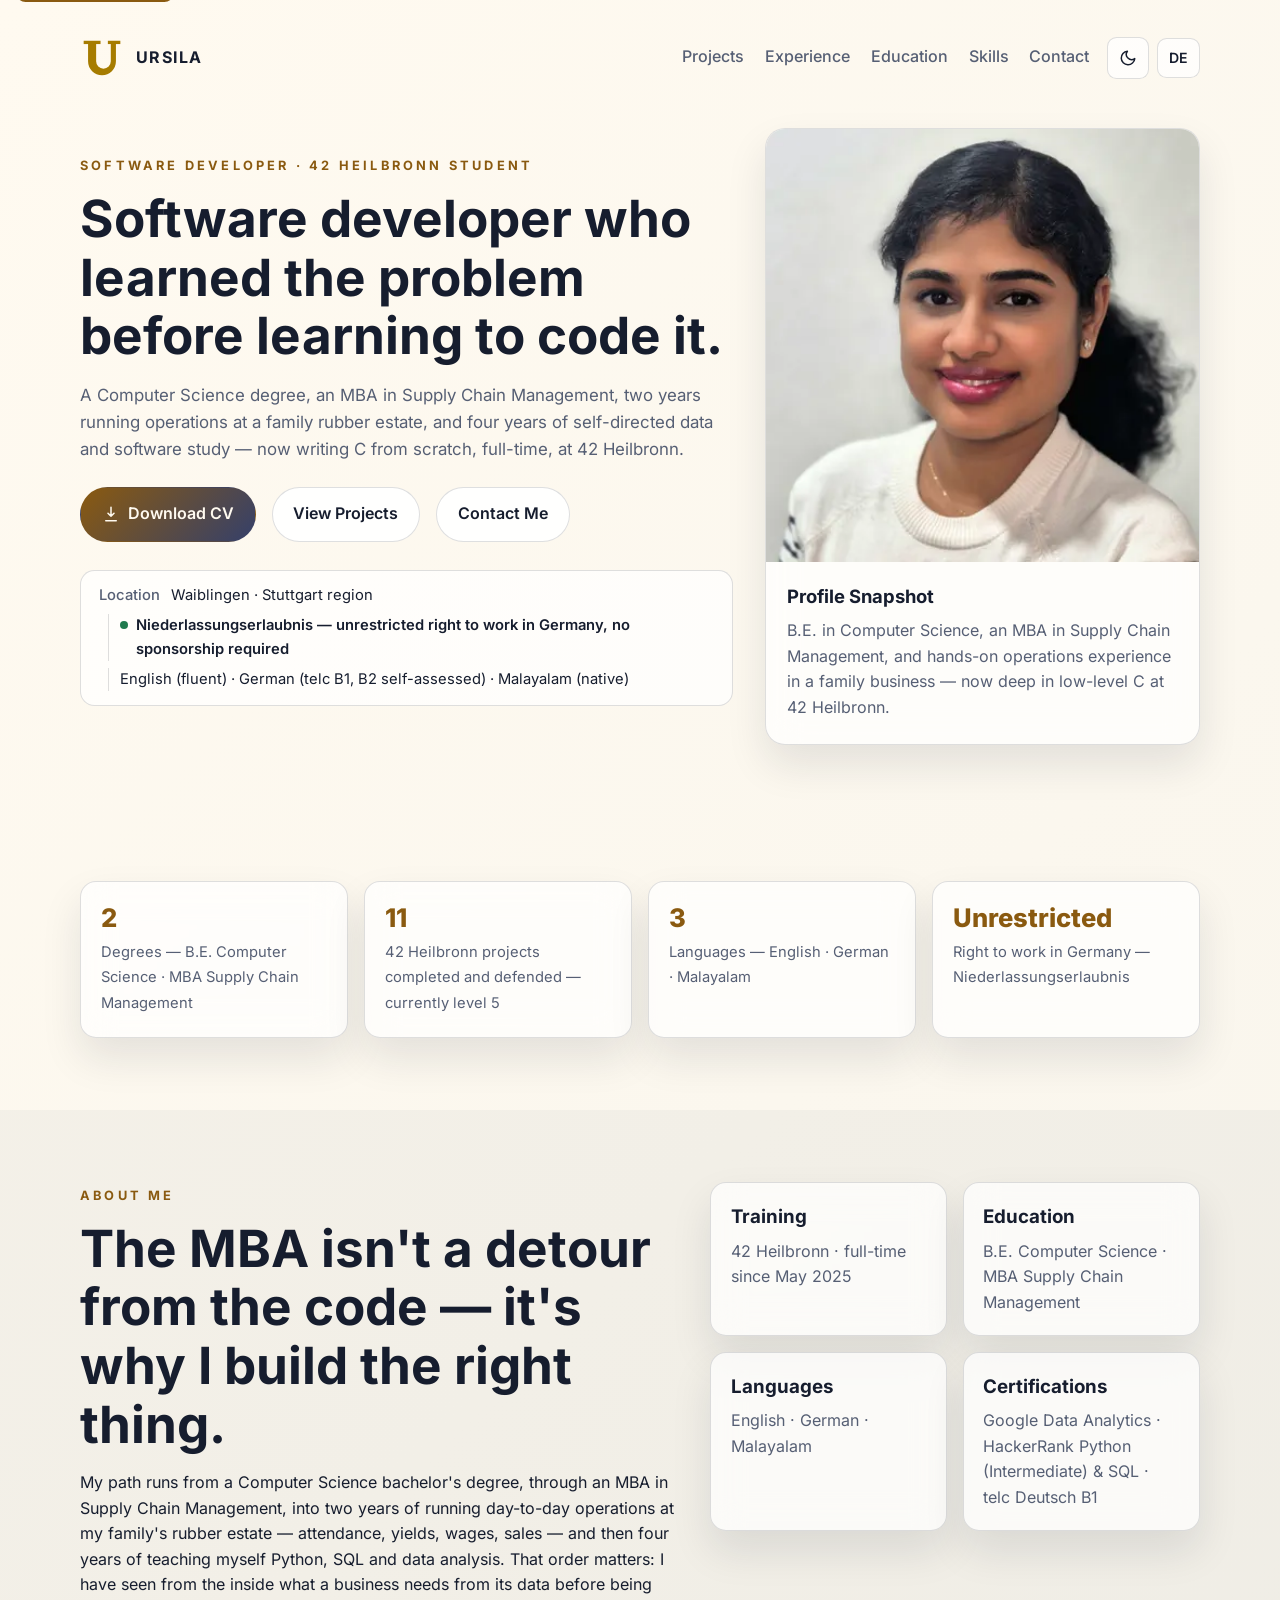
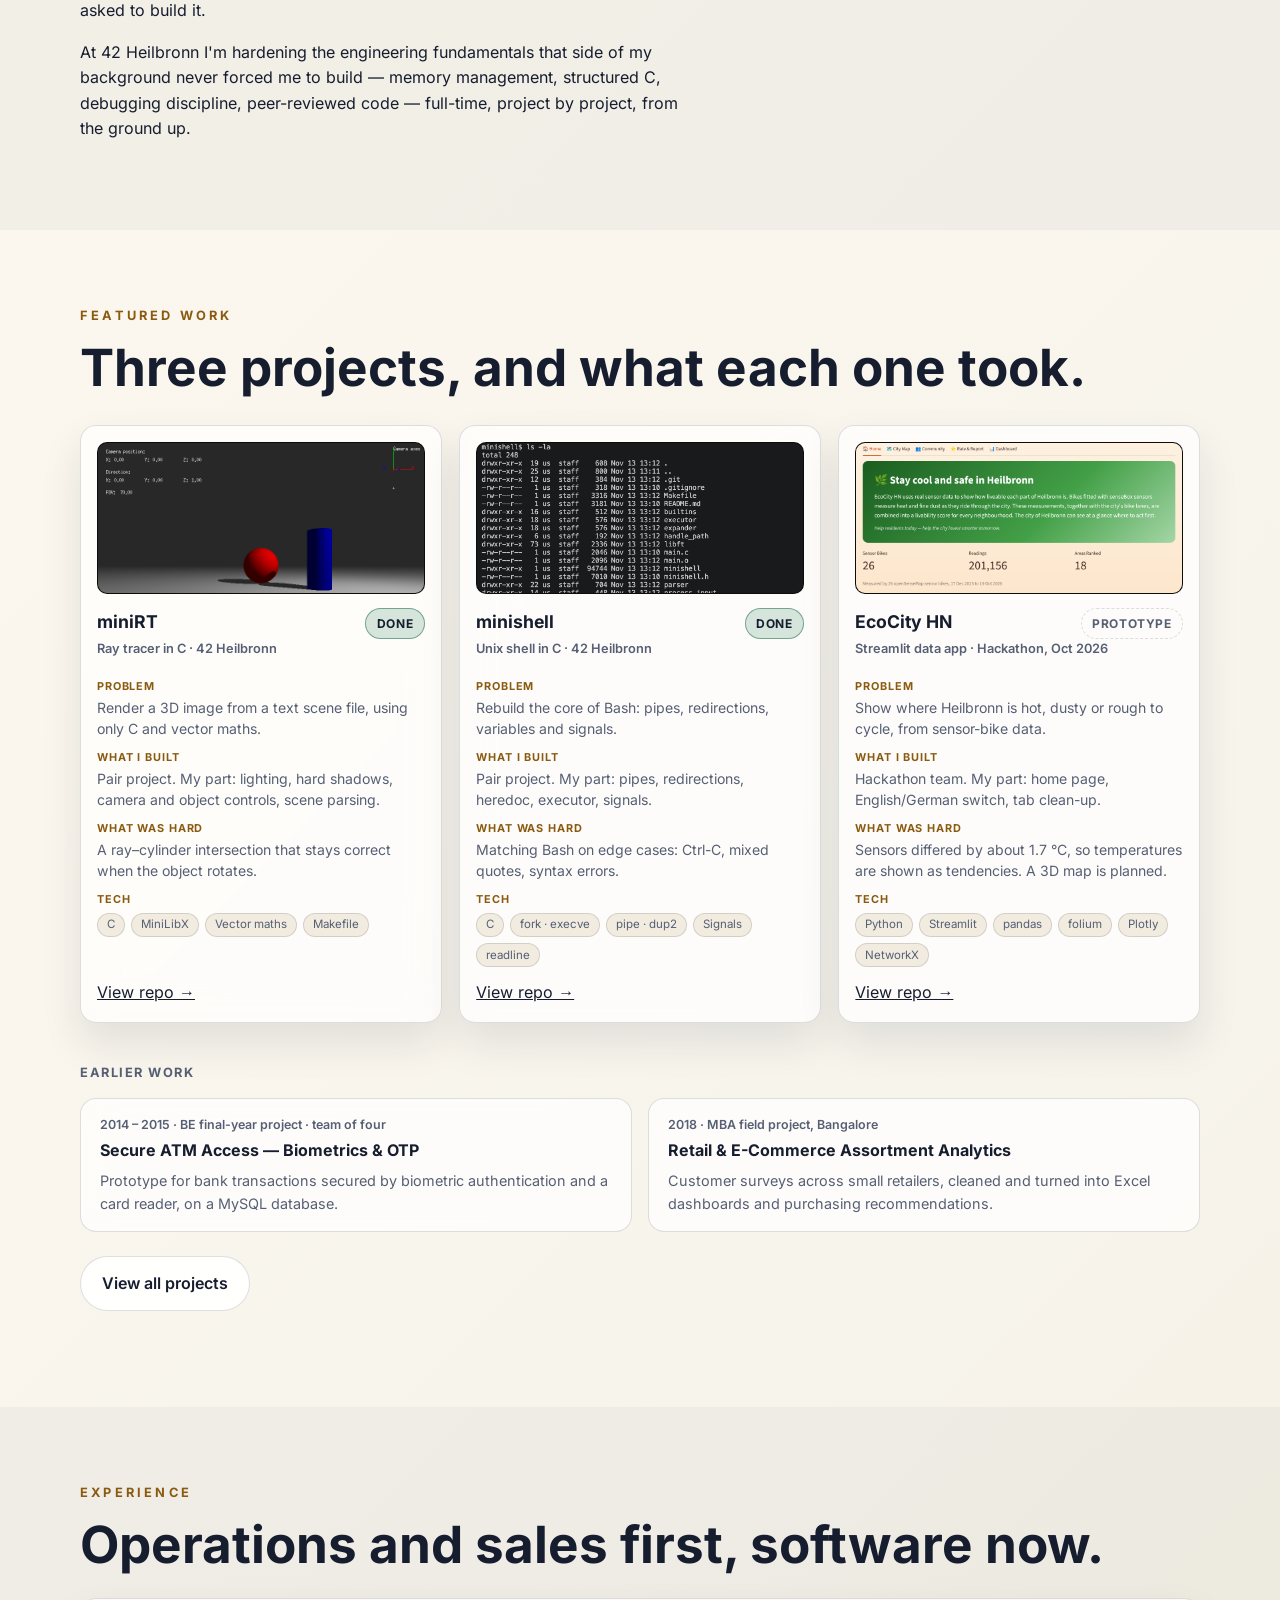
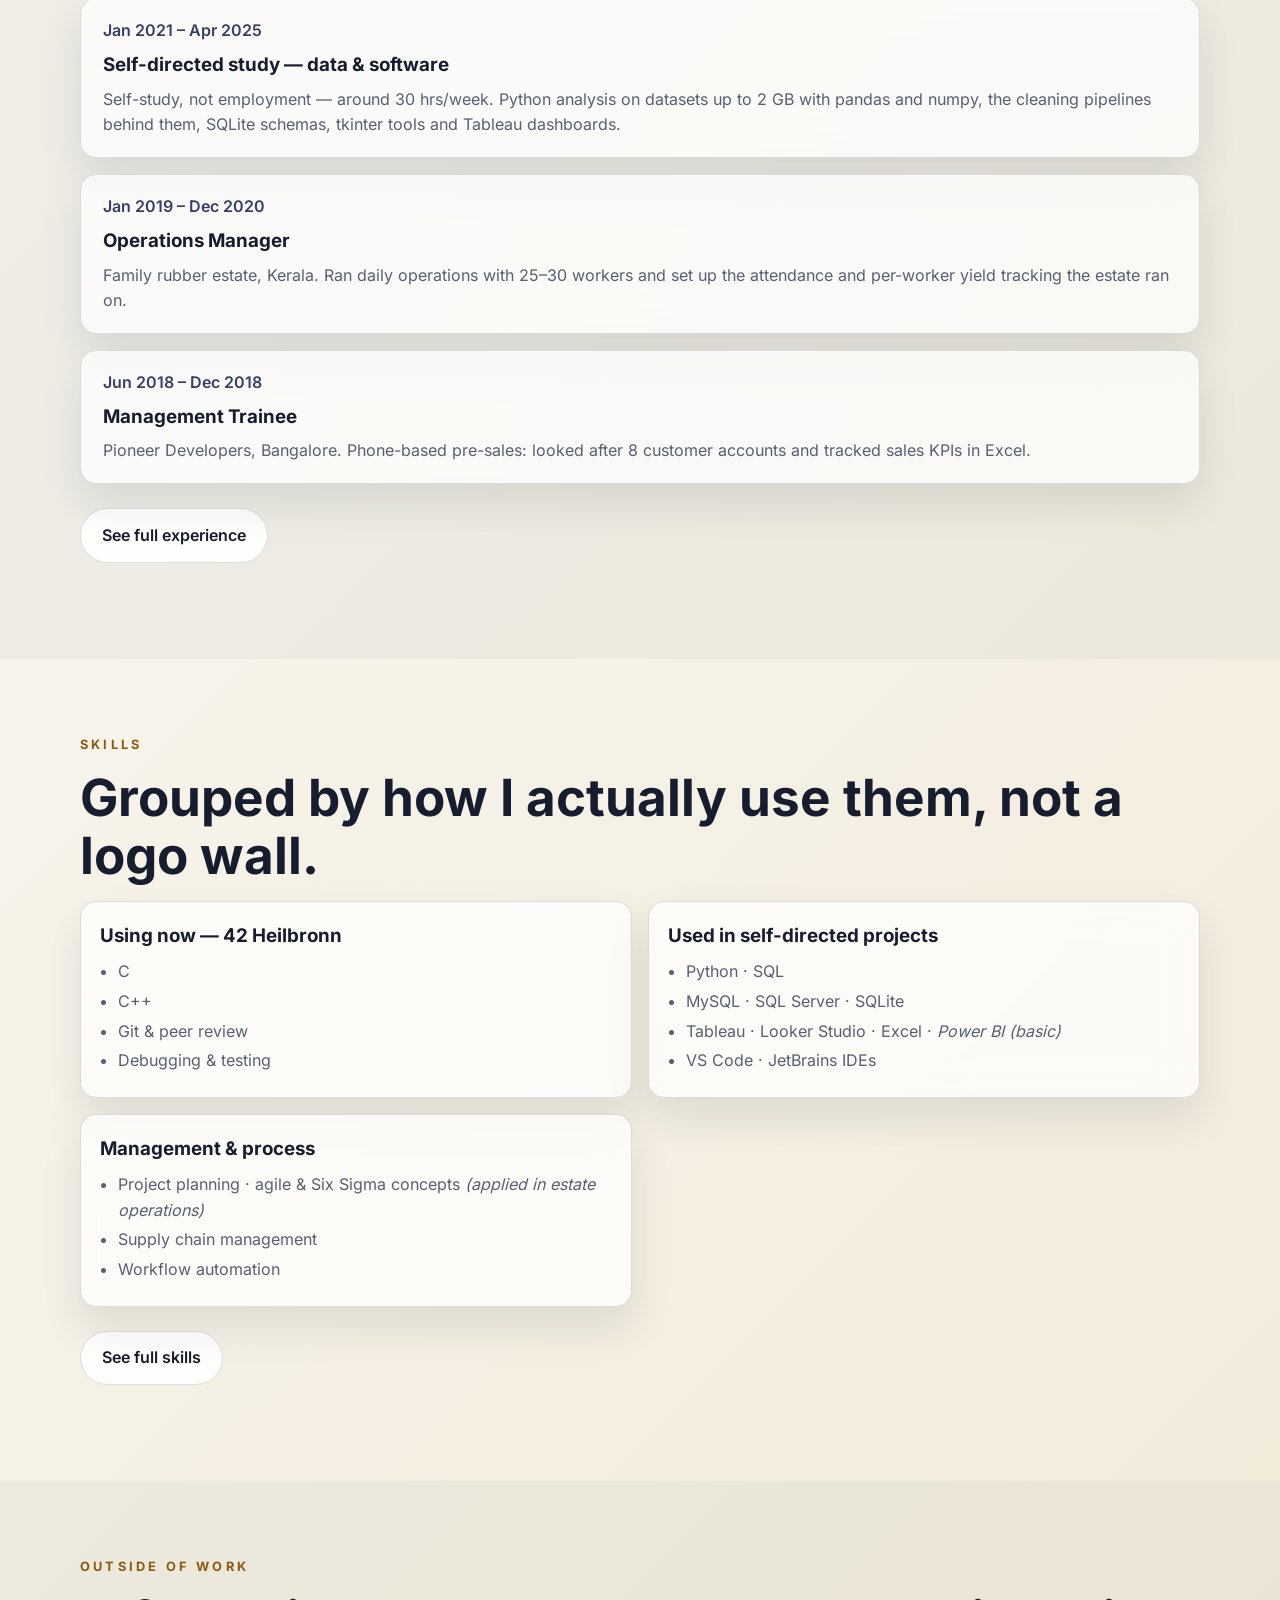
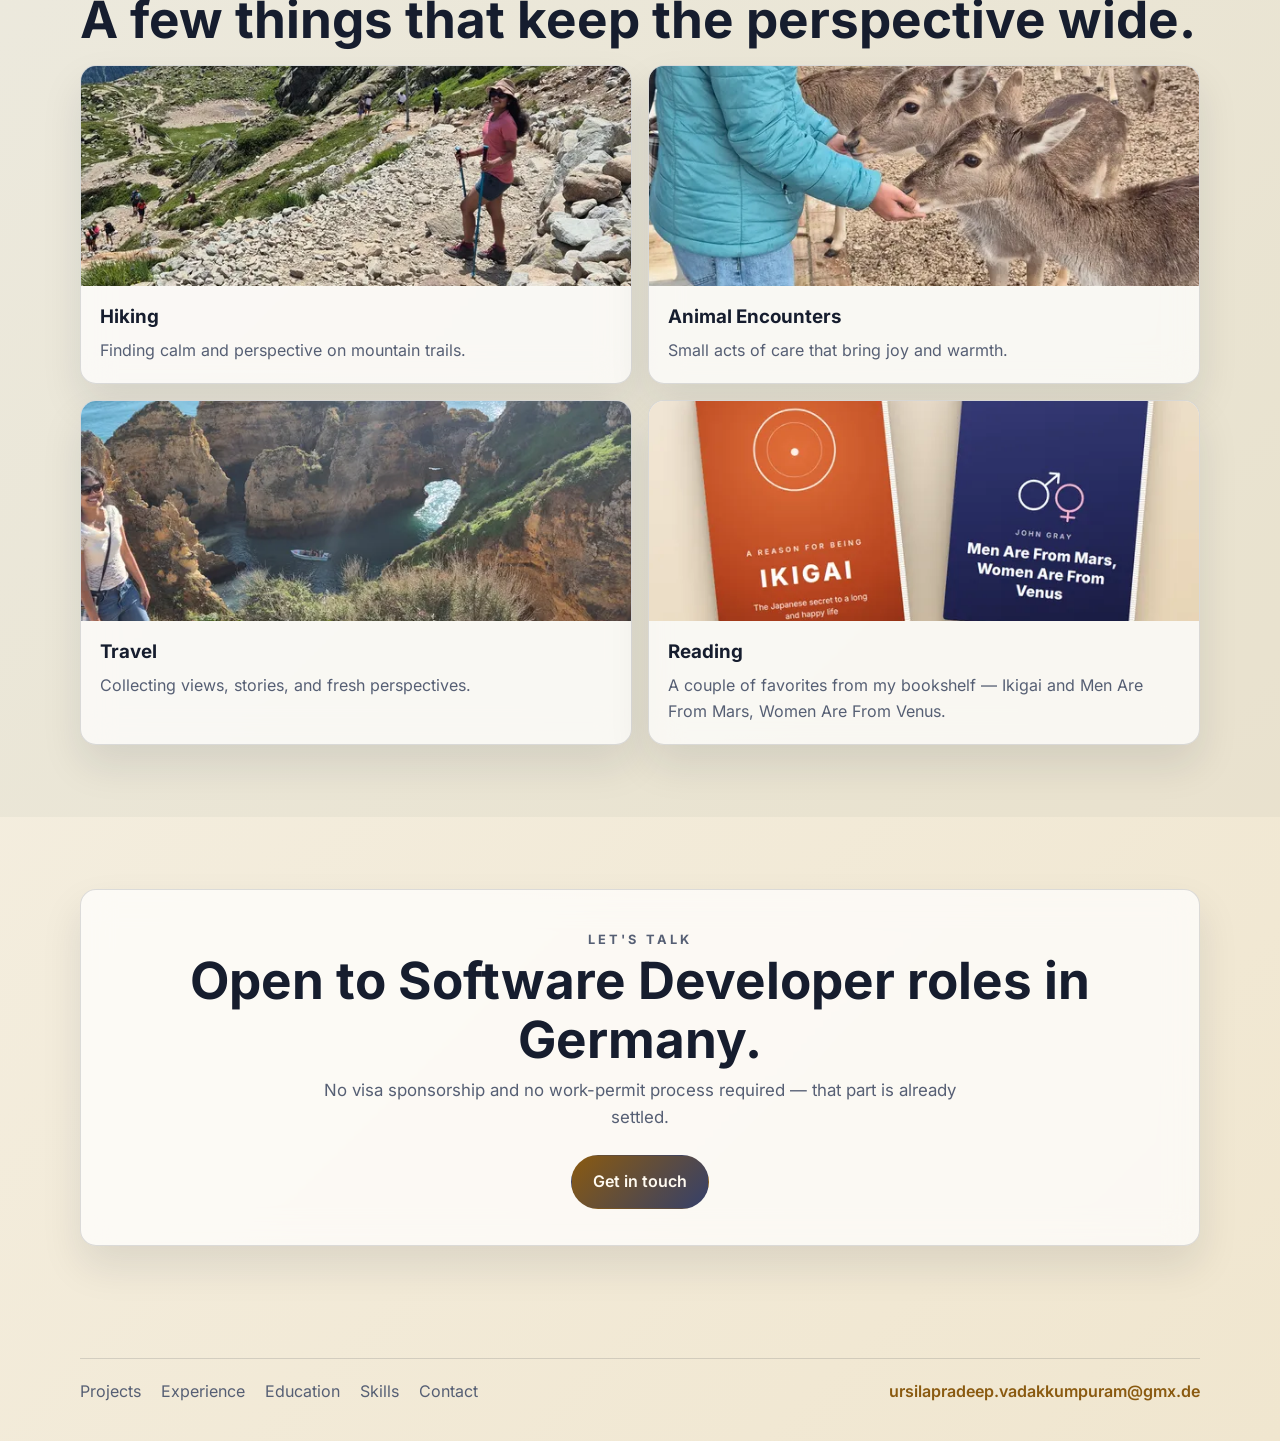
==== index.html @ 2e7c104f "Show the featured projects as three compact cards in a row Each card now has a small screenshot on t" ====
<!DOCTYPE html>
<html lang="en">
  <head>
    <meta charset="UTF-8" />
    <meta name="viewport" content="width=device-width, initial-scale=1.0" />
    <title>Ursila Pradeep Vadakkumpuram | Software Developer — 42 Heilbronn student</title>
    <meta
      name="description"
      content="Software developer with a CS degree and an MBA in Supply Chain Management, currently at 42 Heilbronn. Unrestricted right to work in Germany — no sponsorship required."
    />
    <link rel="canonical" href="https://ursilasuraj.github.io/Portfolio/" />
    <meta name="theme-color" content="#1c140f" />
    <link rel="icon" href="assets/favicon.svg" type="image/svg+xml" />
    <link rel="alternate icon" href="assets/favicon.ico" />
    <link rel="apple-touch-icon" href="assets/apple-touch-icon.png" />
    <link rel="manifest" href="assets/site.webmanifest" />

    <meta property="og:type" content="website" />
    <meta property="og:site_name" content="Ursila Pradeep Vadakkumpuram" />
    <meta property="og:title" content="Ursila Pradeep Vadakkumpuram | Software Developer — 42 Heilbronn student" />
    <meta
      property="og:description"
      content="CS degree + MBA in Supply Chain Management, now writing C at 42 Heilbronn. Unrestricted right to work in Germany."
    />
    <meta property="og:image" content="https://ursilasuraj.github.io/Portfolio/assets/og-image.png" />
    <meta property="og:image:width" content="1200" />
    <meta property="og:image:height" content="630" />
    <meta property="og:url" content="https://ursilasuraj.github.io/Portfolio/" />
    <meta name="twitter:card" content="summary_large_image" />
    <meta name="twitter:title" content="Ursila Pradeep Vadakkumpuram | Software Developer — 42 Heilbronn student" />
    <meta name="twitter:image" content="https://ursilasuraj.github.io/Portfolio/assets/og-image.png" />

    <link rel="preload" href="assets/fonts/inter-latin.woff2" as="font" type="font/woff2" crossorigin />
    <link rel="stylesheet" href="styles.css" />

    <script>
      // Sets the theme before first paint so a returning visitor never sees a dark flash
      // before their saved theme swaps in. See js/theme.js for the rest of the logic.
      (function () {
        var saved = localStorage.getItem('portfolio-theme');
        var theme =
          saved ||
          (window.matchMedia && window.matchMedia('(prefers-color-scheme: light)').matches ? 'light' : 'dark');
        document.documentElement.setAttribute('data-theme', theme);
        var lang = localStorage.getItem('portfolio-lang') || (navigator.language || '').slice(0, 2);
        if (lang === 'de') document.documentElement.setAttribute('lang', 'de');
      })();
    </script>

    <script type="application/ld+json">
      {
        "@context": "https://schema.org",
        "@type": "Person",
        "name": "Ursila Pradeep Vadakkumpuram",
        "url": "https://ursilasuraj.github.io/Portfolio/",
        "jobTitle": "Software Developer (42 Heilbronn student)",
        "alumniOf": [
          { "@type": "CollegeOrUniversity", "name": "42 Heilbronn" },
          { "@type": "CollegeOrUniversity", "name": "University of Mysore" },
          { "@type": "CollegeOrUniversity", "name": "Anna University" }
        ],
        "knowsLanguage": ["English", "German", "Malayalam"],
        "sameAs": ["https://www.linkedin.com/in/ursilapradeep/", "https://github.com/ursilapradeep"],
        "address": { "@type": "PostalAddress", "addressLocality": "Waiblingen", "addressCountry": "DE" }
      }
    </script>
  </head>
  <body data-page="home">
    <a class="skip-link" href="#main" data-i18n="nav.skip">Skip to content</a>

    <header class="hero">
      <nav class="nav container">
        <a class="brand" href="index.html">
          <img src="assets/brand-mark.svg" alt="" width="44" height="44" />
          <span>Ursila</span>
        </a>
        <button class="nav-toggle" aria-label="Toggle menu" aria-expanded="false" aria-controls="nav-actions">
          <svg viewBox="0 0 24 24" fill="none" stroke="currentColor" stroke-width="2" aria-hidden="true">
            <path d="M3 6h18M3 12h18M3 18h18" />
          </svg>
        </button>
        <div class="nav-actions" id="nav-actions">
          <div class="nav-links">
            <a href="projects.html" data-i18n="nav.projects">Projects</a>
            <a href="experience.html" data-i18n="nav.experience">Experience</a>
            <a href="education.html" data-i18n="nav.education">Education</a>
            <a href="skills.html" data-i18n="nav.skills">Skills</a>
            <a href="contact.html" data-i18n="nav.contact">Contact</a>
          </div>
          <div class="nav-controls">
            <button type="button" class="theme-toggle" data-theme-toggle aria-label="Switch to light theme">
              <svg class="icon-sun" viewBox="0 0 24 24" fill="none" stroke="currentColor" stroke-width="2" stroke-linecap="round" stroke-linejoin="round" aria-hidden="true"><circle cx="12" cy="12" r="5"/><path d="M12 1v2M12 21v2M4.22 4.22l1.42 1.42M18.36 18.36l1.42 1.42M1 12h2M21 12h2M4.22 19.78l1.42-1.42M18.36 5.64l1.42-1.42"/></svg>
              <svg class="icon-moon" viewBox="0 0 24 24" fill="none" stroke="currentColor" stroke-width="2" stroke-linecap="round" stroke-linejoin="round" aria-hidden="true"><path d="M21 12.79A9 9 0 1 1 11.21 3 7 7 0 0 0 21 12.79z"/></svg>
            </button>
            <button type="button" class="lang-toggle" data-lang-current="en" aria-label="Switch to German">DE</button>
          </div>
        </div>
      </nav>

      <div class="container hero-grid">
        <div class="hero-copy">
          <p class="eyebrow" data-i18n="home.hero.eyebrow">Software Developer · 42 Heilbronn student</p>
          <h1 data-i18n="home.hero.title">
            Software developer who learned the problem before learning to code it.
          </h1>
          <p class="lead" data-i18n="home.hero.lead">
            A Computer Science degree, an MBA in Supply Chain Management, two years running operations at a family
            rubber estate, and four years of self-directed data and software study — now writing C from scratch,
            full-time, at 42 Heilbronn.
          </p>
          <div class="hero-actions">
            <a class="btn btn-primary" href="assets/cv/Ursila_Pradeep_Vadakkumpuram_CV_EN.pdf">
              <svg viewBox="0 0 24 24" aria-hidden="true"><path d="M12 3v12m0 0 4-4m-4 4-4-4M5 21h14" fill="none" stroke="currentColor" stroke-width="2" stroke-linecap="round" stroke-linejoin="round"/></svg>
              <span data-i18n="home.hero.cta.cv">Download CV</span>
            </a>
            <a class="btn btn-secondary" href="projects.html" data-i18n="home.hero.cta.projects">View Projects</a>
            <a class="btn btn-secondary" href="contact.html" data-i18n="home.hero.cta.contact">Contact Me</a>
          </div>

          <ul class="availability-bar" aria-label="Availability and work authorization">
            <li><strong data-i18n="home.hero.avail.locationLabel">Location</strong>&nbsp;Waiblingen · Stuttgart region</li>
            <li class="permit-item">
              <span class="dot" aria-hidden="true"></span>
              <span data-i18n="home.hero.avail.permit">Niederlassungserlaubnis — unrestricted right to work in Germany, no sponsorship required</span>
            </li>
            <li data-i18n="home.hero.avail.languages">English (fluent) · German (telc B1, B2 self-assessed) · Malayalam (native)</li>
          </ul>
        </div>

        <div class="hero-card">
          <picture>
            <source srcset="assets/photos/profile-400.webp 400w, assets/photos/profile.webp 800w" type="image/webp" sizes="(max-width: 860px) 60vw, 360px" />
            <img
              src="assets/photos/profile.jpg"
              srcset="assets/photos/profile-400.jpg 400w, assets/photos/profile.jpg 800w"
              sizes="(max-width: 860px) 60vw, 360px"
              width="800"
              height="800"
              alt="Portrait of Ursila Pradeep Vadakkumpuram"
            />
          </picture>
          <div class="hero-card-content">
            <h2 data-i18n="home.hero.card.title">Profile Snapshot</h2>
            <p data-i18n="home.hero.card.body">
              B.E. in Computer Science, an MBA in Supply Chain Management, and hands-on operations experience in a
              family business — now deep in low-level C at 42 Heilbronn.
            </p>
          </div>
        </div>
      </div>
    </header>

    <main id="main">
      <section class="section" aria-label="At a glance">
        <div class="container">
          <ul class="stat-grid">
            <li class="stat-tile">
              <span class="stat-value">2</span>
              <span class="stat-label" data-i18n="home.stats.degrees">Degrees — B.E. Computer Science · MBA Supply Chain Management</span>
            </li>
            <li class="stat-tile">
              <span class="stat-value">11</span>
              <span class="stat-label" data-i18n="home.stats.experience">42 Heilbronn projects completed and defended — currently level 5</span>
            </li>
            <li class="stat-tile">
              <span class="stat-value">3</span>
              <span class="stat-label" data-i18n="home.stats.languages">Languages — English · German · Malayalam</span>
            </li>
            <li class="stat-tile">
              <span class="stat-value" data-i18n="home.stats.permitValue">Unrestricted</span>
              <span class="stat-label" data-i18n="home.stats.permitLabel">Right to work in Germany — Niederlassungserlaubnis</span>
            </li>
          </ul>
        </div>
      </section>

      <section id="about" class="section section-light">
        <div class="container two-col">
          <div>
            <p class="eyebrow" data-i18n="home.about.eyebrow">About Me</p>
            <h2 data-i18n="home.about.title">
              The MBA isn't a detour from the code — it's why I build the right thing.
            </h2>
            <p data-i18n="home.about.p1">
              My path runs from a Computer Science bachelor's degree, through an MBA in Supply Chain Management,
              into two years of running day-to-day operations at my family's rubber estate — attendance, yields,
              wages, sales — and then four years of teaching myself Python, SQL and data analysis. That order
              matters: I have seen from the inside what a business needs from its data before being asked to
              build it.
            </p>
            <p data-i18n="home.about.p2">
              At 42 Heilbronn I'm hardening the engineering fundamentals that side of my background never forced me
              to build — memory management, structured C, debugging discipline, peer-reviewed code — full-time,
              project by project, from the ground up.
            </p>
          </div>
          <div class="info-grid">
            <article class="mini-card">
              <h3 data-i18n="home.about.card1.title">Training</h3>
              <p data-i18n="home.about.card1.body">42 Heilbronn · full-time since May 2025</p>
            </article>
            <article class="mini-card">
              <h3 data-i18n="home.about.card2.title">Education</h3>
              <p data-i18n="home.about.card2.body">B.E. Computer Science · MBA Supply Chain Management</p>
            </article>
            <article class="mini-card">
              <h3 data-i18n="home.about.card3.title">Languages</h3>
              <p data-i18n="home.about.card3.body">English · German · Malayalam</p>
            </article>
            <article class="mini-card">
              <h3 data-i18n="home.about.card4.title">Certifications</h3>
              <p data-i18n="home.about.card4.body">Google Data Analytics · HackerRank Python (Intermediate) &amp; SQL · telc Deutsch B1</p>
            </article>
          </div>
        </div>
      </section>

      <section id="projects" class="section">
        <div class="container">
          <p class="eyebrow" data-i18n="home.projects.eyebrow">Featured Work</p>
          <h2 data-i18n="home.projects.title">Three projects, and what each one took.</h2>

          <div class="case-list">
            <article class="card case-card">
              <a class="case-media" href="https://github.com/ursilapradeep/miniRT" target="_blank" rel="noopener">
                <img src="assets/projects/minirt.png" width="800" height="600" loading="lazy" alt="Ray-traced scene rendered by miniRT: a red sphere and a blue cylinder on a grey plane, each casting a hard shadow" />
              </a>
              <div class="case-body">
                <div class="project-card-head">
                  <h3>miniRT</h3>
                  <span class="status-badge status-done" data-i18n="status.done">Done</span>
                </div>
                <p class="meta" data-i18n="home.fw.minirt.meta">Ray tracer in C · 42 Heilbronn</p>
                <dl class="case-facts">
                  <dt data-i18n="fw.problem">Problem</dt>
                  <dd data-i18n="home.fw.minirt.problem">Render a 3D image from a text scene file, using only C and vector maths.</dd>
                  <dt data-i18n="fw.built">What I built</dt>
                  <dd data-i18n="home.fw.minirt.built">Pair project. My part: lighting, hard shadows, camera and object controls, scene parsing.</dd>
                  <dt data-i18n="fw.hard">What was hard</dt>
                  <dd data-i18n="home.fw.minirt.hard">A ray–cylinder intersection that stays correct when the object rotates.</dd>
                  <dt data-i18n="fw.tech">Tech</dt>
                  <dd>
                    <ul class="tag-list">
                      <li>C</li>
                      <li>MiniLibX</li>
                      <li data-i18n="home.fw.minirt.tag3">Vector maths</li>
                      <li>Makefile</li>
                    </ul>
                  </dd>
                </dl>
                <div class="project-links">
                  <a href="https://github.com/ursilapradeep/miniRT" target="_blank" rel="noopener" data-i18n="projects.core.viewRepo">View repo →</a>
                </div>
              </div>
            </article>

            <article class="card case-card">
              <a class="case-media" href="https://github.com/ursilapradeep/42_Minishell" target="_blank" rel="noopener">
                <img src="assets/projects/minishell.png" width="1126" height="750" loading="lazy" alt="Terminal session inside minishell: the prompt reads minishell$ and runs ls -la, pwd and ls" />
              </a>
              <div class="case-body">
                <div class="project-card-head">
                  <h3>minishell</h3>
                  <span class="status-badge status-done" data-i18n="status.done">Done</span>
                </div>
                <p class="meta" data-i18n="home.fw.minishell.meta">Unix shell in C · 42 Heilbronn</p>
                <dl class="case-facts">
                  <dt data-i18n="fw.problem">Problem</dt>
                  <dd data-i18n="home.fw.minishell.problem">Rebuild the core of Bash: pipes, redirections, variables and signals.</dd>
                  <dt data-i18n="fw.built">What I built</dt>
                  <dd data-i18n="home.fw.minishell.built">Pair project. My part: pipes, redirections, heredoc, executor, signals.</dd>
                  <dt data-i18n="fw.hard">What was hard</dt>
                  <dd data-i18n="home.fw.minishell.hard">Matching Bash on edge cases: Ctrl-C, mixed quotes, syntax errors.</dd>
                  <dt data-i18n="fw.tech">Tech</dt>
                  <dd>
                    <ul class="tag-list">
                      <li>C</li>
                      <li>fork · execve</li>
                      <li>pipe · dup2</li>
                      <li data-i18n="home.fw.minishell.tag4">Signals</li>
                      <li>readline</li>
                    </ul>
                  </dd>
                </dl>
                <div class="project-links">
                  <a href="https://github.com/ursilapradeep/42_Minishell" target="_blank" rel="noopener" data-i18n="projects.core.viewRepo">View repo →</a>
                </div>
              </div>
            </article>

            <article class="card case-card">
              <a class="case-media" href="https://github.com/ursilapradeep/GreenCityHackathon2026" target="_blank" rel="noopener">
                <img src="assets/projects/ecocity.png" width="980" height="770" loading="lazy" alt="EcoCity HN home page: 26 sensor bikes, 201,156 readings and 18 ranked areas of Heilbronn, with highlights for the coolest, cleanest and most livable area" />
              </a>
              <div class="case-body">
                <div class="project-card-head">
                  <h3>EcoCity HN</h3>
                  <span class="status-badge status-unconfirmed" data-i18n="status.prototype">Prototype</span>
                </div>
                <p class="meta" data-i18n="home.fw.eco.meta">Streamlit data app · Hackathon, Oct 2026</p>
                <dl class="case-facts">
                  <dt data-i18n="fw.problem">Problem</dt>
                  <dd data-i18n="home.fw.eco.problem">Show where Heilbronn is hot, dusty or rough to cycle, from sensor-bike data.</dd>
                  <dt data-i18n="fw.built">What I built</dt>
                  <dd data-i18n="home.fw.eco.built">Hackathon team. My part: home page, English/German switch, tab clean-up.</dd>
                  <dt data-i18n="fw.hard">What was hard</dt>
                  <dd data-i18n="home.fw.eco.hard">Sensors differed by about 1.7&nbsp;°C, so temperatures are shown as tendencies. A 3D map is planned.</dd>
                  <dt data-i18n="fw.tech">Tech</dt>
                  <dd>
                    <ul class="tag-list">
                      <li>Python</li>
                      <li>Streamlit</li>
                      <li>pandas</li>
                      <li>folium</li>
                      <li>Plotly</li>
                      <li>NetworkX</li>
                    </ul>
                  </dd>
                </dl>
                <div class="project-links">
                  <a href="https://github.com/ursilapradeep/GreenCityHackathon2026" target="_blank" rel="noopener" data-i18n="projects.core.viewRepo">View repo →</a>
                </div>
              </div>
            </article>
          </div>

          <h3 class="earlier-heading" data-i18n="home.earlier.title">Earlier work</h3>
          <div class="earlier-row">
            <article class="card earlier-card">
              <p class="meta" data-i18n="home.earlier.atm.meta">2014 – 2015 · BE final-year project · team of four</p>
              <h4 data-i18n="projects.atm.title">Secure ATM Access — Biometrics &amp; OTP</h4>
              <p data-i18n="home.earlier.atm.body">Prototype for bank transactions secured by biometric authentication and a card reader, on a MySQL database.</p>
            </article>
            <article class="card earlier-card">
              <p class="meta" data-i18n="home.earlier.retail.meta">2018 · MBA field project, Bangalore</p>
              <h4 data-i18n="projects.retail.title">Retail &amp; E-Commerce Assortment Analytics</h4>
              <p data-i18n="home.earlier.retail.body">Customer surveys across small retailers, cleaned and turned into Excel dashboards and purchasing recommendations.</p>
            </article>
          </div>

          <p class="section-link-row">
            <a class="btn btn-secondary" href="projects.html" data-i18n="home.projects.viewAll">View all projects</a>
          </p>
        </div>
      </section>

      <section class="section section-light">
        <div class="container">
          <p class="eyebrow" data-i18n="home.experience.eyebrow">Experience</p>
          <h2 data-i18n="home.experience.title">Operations and sales first, software now.</h2>
          <div class="timeline">
            <article class="timeline-card">
              <div class="timeline-meta">Jan 2021 – Apr 2025</div>
              <h3 data-i18n="home.experience.card1.title">Self-directed study &mdash; data &amp; software</h3>
              <p data-i18n="home.experience.card1.body">
                Self-study, not employment — around 30 hrs/week. Python analysis on datasets up to 2&nbsp;GB with pandas
                and numpy, the cleaning pipelines behind them, SQLite schemas, tkinter tools and Tableau dashboards.
              </p>
            </article>
            <article class="timeline-card">
              <div class="timeline-meta">Jan 2019 – Dec 2020</div>
              <h3 data-i18n="home.experience.card2.title">Operations Manager</h3>
              <p data-i18n="home.experience.card2.body">
                Family rubber estate, Kerala. Ran daily operations with 25–30 workers and set up the attendance
                and per-worker yield tracking the estate ran on.
              </p>
            </article>
            <article class="timeline-card">
              <div class="timeline-meta">Jun 2018 – Dec 2018</div>
              <h3 data-i18n="home.experience.card3.title">Management Trainee</h3>
              <p data-i18n="home.experience.card3.body">
                Pioneer Developers, Bangalore. Phone-based pre-sales: looked after 8 customer accounts and tracked
                sales KPIs in Excel.
              </p>
            </article>
          </div>
          <p class="section-link-row">
            <a class="btn btn-secondary" href="experience.html" data-i18n="home.experience.viewAll">See full experience</a>
          </p>
        </div>
      </section>

      <section class="section">
        <div class="container">
          <p class="eyebrow" data-i18n="home.skills.eyebrow">Skills</p>
          <h2 data-i18n="home.skills.title">Grouped by how I actually use them, not a logo wall.</h2>
          <div class="cards-grid skill-grid">
            <article class="card">
              <h3 data-i18n="home.skills.card1.title">Using now — 42 Heilbronn</h3>
              <ul>
                <li>C</li>
                <li>C++</li>
                <li>Git &amp; peer review</li>
                <li data-i18n="home.skills.card1.item4">Debugging &amp; testing</li>
              </ul>
            </article>
            <article class="card">
              <h3 data-i18n="home.skills.card2.title">Used in self-directed projects</h3>
              <ul>
                <li>Python · SQL</li>
                <li>MySQL · SQL Server · SQLite</li>
                <li>Tableau · Looker Studio · Excel · <em>Power BI (basic)</em></li>
                <li>VS Code · JetBrains IDEs</li>
              </ul>
            </article>
            <article class="card">
              <h3 data-i18n="home.skills.card3.title">Management &amp; process</h3>
              <ul>
                <li data-i18n="home.skills.card3.item1">Project planning · agile &amp; Six Sigma concepts <em>(applied in estate operations)</em></li>
                <li data-i18n="home.skills.card3.item2">Supply chain management</li>
                <li data-i18n="home.skills.card3.item3">Workflow automation</li>
              </ul>
            </article>
          </div>
          <p class="section-link-row">
            <a class="btn btn-secondary" href="skills.html" data-i18n="home.skills.viewAll">See full skills</a>
          </p>
        </div>
      </section>

      <section class="section section-light">
        <div class="container">
          <p class="eyebrow" data-i18n="home.hobbies.eyebrow">Outside of Work</p>
          <h2 data-i18n="home.hobbies.title">A few things that keep the perspective wide.</h2>
          <div class="image-grid">
            <article class="image-card">
              <picture>
                <source srcset="assets/photos/hiking-600.webp" type="image/webp" />
                <img src="assets/photos/hiking-600.jpg" width="600" height="450" loading="lazy" alt="Ursila hiking a mountain trail, with a snow-capped peak in the background" />
              </picture>
              <div class="image-card-content">
                <h3 data-i18n="home.hobbies.card1.title">Hiking</h3>
                <p data-i18n="home.hobbies.card1.body">Finding calm and perspective on mountain trails.</p>
              </div>
            </article>
            <article class="image-card">
              <picture>
                <source srcset="assets/photos/animals-600.webp" type="image/webp" />
                <img src="assets/photos/animals-600.jpg" width="600" height="450" loading="lazy" alt="Ursila feeding deer at an animal park" />
              </picture>
              <div class="image-card-content">
                <h3 data-i18n="home.hobbies.card2.title">Animal Encounters</h3>
                <p data-i18n="home.hobbies.card2.body">Small acts of care that bring joy and warmth.</p>
              </div>
            </article>
            <article class="image-card">
              <picture>
                <source srcset="assets/photos/travel-600.webp" type="image/webp" />
                <img src="assets/photos/travel-600.jpg" width="600" height="450" loading="lazy" alt="Ursila standing above coastal cliffs overlooking the ocean" />
              </picture>
              <div class="image-card-content">
                <h3 data-i18n="home.hobbies.card3.title">Travel</h3>
                <p data-i18n="home.hobbies.card3.body">Collecting views, stories, and fresh perspectives.</p>
              </div>
            </article>
            <article class="image-card">
              <picture>
                <source srcset="assets/photos/reading-600.webp" type="image/webp" />
                <img src="assets/photos/reading-600.jpg" width="600" height="450" loading="lazy" alt="Illustrated cover art for two books: Ikigai, and Men Are From Mars, Women Are From Venus" />
              </picture>
              <div class="image-card-content">
                <h3 data-i18n="home.hobbies.card4.title">Reading</h3>
                <p data-i18n="home.hobbies.card4.body">A couple of favorites from my bookshelf — Ikigai and Men Are From Mars, Women Are From Venus.</p>
              </div>
            </article>
          </div>
        </div>
      </section>

      <section class="section" aria-label="Contact">
        <div class="container">
          <div class="card" style="padding: 2.25rem 2rem; text-align: center;">
            <p class="eyebrow" data-i18n="home.cta.eyebrow">Let's Talk</p>
            <h2 data-i18n="home.cta.title" style="margin-bottom: 0.5rem;">Open to Software Developer roles in Germany.</h2>
            <p class="lead" data-i18n="home.cta.body" style="margin: 0 auto 1.5rem;">
              No visa sponsorship and no work-permit process required — that part is already settled.
            </p>
            <a class="btn btn-primary" href="contact.html" data-i18n="home.cta.button">Get in touch</a>
          </div>
        </div>
      </section>
    </main>

    <footer class="footer">
      <div class="container footer-content">
        <ul class="footer-links">
          <li><a href="projects.html" data-i18n="nav.projects">Projects</a></li>
          <li><a href="experience.html" data-i18n="nav.experience">Experience</a></li>
          <li><a href="education.html" data-i18n="nav.education">Education</a></li>
          <li><a href="skills.html" data-i18n="nav.skills">Skills</a></li>
          <li><a href="contact.html" data-i18n="nav.contact">Contact</a></li>
        </ul>
        <a class="footer-cta" href="mailto:ursilapradeep.vadakkumpuram@gmx.de">ursilapradeep.vadakkumpuram@gmx.de</a>
      </div>
    </footer>

    <script src="js/theme.js"></script>
    <script src="js/nav.js"></script>
    <script src="js/i18n.js"></script>
  </body>
</html>
---- styles.css ----
/* Self-hosted Inter (variable font, OFL-1.1 licensed — assets/fonts/INTER-LICENSE.txt).
   Replaces the Google Fonts CDN link: one fewer render-blocking third-party request, and
   avoids sending EU visitors' IP addresses to fonts.googleapis.com/fonts.gstatic.com without
   consent (a hotlinked Google Fonts request was held to violate GDPR by LG München, Jan 2022 —
   worth avoiding outright on a site aimed at German employers). */
@font-face {
  font-family: 'Inter';
  font-style: normal;
  font-display: swap;
  font-weight: 300 800;
  src: url('assets/fonts/inter-latin.woff2') format('woff2');
  unicode-range: U+0000-00FF, U+0131, U+0152-0153, U+02BB-02BC, U+02C6, U+02DA, U+02DC,
    U+2000-206F, U+20AC, U+2122, U+2191, U+2193, U+2212, U+2215, U+FEFF, U+FFFD;
}

@font-face {
  font-family: 'Inter';
  font-style: normal;
  font-display: swap;
  font-weight: 300 800;
  src: url('assets/fonts/inter-latin-ext.woff2') format('woff2');
  unicode-range: U+0100-02BA, U+02BD-02C5, U+02C7-02CC, U+02CE-02D7, U+02DD-02FF, U+1E00-1EFF,
    U+2020, U+20A0-20AB, U+20AD-20C0, U+2113, U+2C60-2C7F, U+A720-A7FF;
}

/* Night — Espresso & Amber (default). Warm dark brown ground with an amber accent. */
:root {
  --bg: #1c140f;
  --bg-soft: #241a12;
  --card: rgba(255, 224, 189, 0.07);
  --card-strong: rgba(255, 224, 189, 0.12);
  --text: #f6ede2;
  --muted: #bfa88f;
  --accent: #e0a75e;
  --accent-2: #d1723f;
  --on-accent: #1c1004;
  --border: rgba(255, 224, 189, 0.14);
  --shadow: 0 20px 60px rgba(0, 0, 0, 0.35);
  --page-bg: linear-gradient(135deg, #1c140f, #241a12 55%, #150f0a 100%);
  --section-alt: rgba(255, 224, 189, 0.045);
  --focus-ring: #e0a75e;
  --success: #5fae7f;
  --success-ink: #06210f;
}

/* Day — Navy & Gold. Warm ivory ground with a deep gold accent and navy secondary. */
:root[data-theme='light'] {
  --bg: #f7f4ec;
  --bg-soft: #f1ecdf;
  --card: rgba(255, 255, 255, 0.72);
  --card-strong: rgba(255, 255, 255, 0.92);
  --text: #161d2e;
  --muted: #565f74;
  --accent: #8a5a10;
  --accent-2: #35406a;
  --on-accent: #fffaf0;
  --border: rgba(22, 29, 46, 0.14);
  --shadow: 0 20px 40px rgba(22, 29, 46, 0.1);
  --page-bg: linear-gradient(135deg, #fffaf0 0%, #f7f4ec 50%, #f0e6cf 100%);
  --section-alt: rgba(22, 29, 46, 0.035);
  --focus-ring: #35406a;
  --success: #1f7a4d;
  --success-ink: #ffffff;
}

* {
  box-sizing: border-box;
}

html {
  scroll-behavior: smooth;
}

@media (prefers-reduced-motion: reduce) {
  html {
    scroll-behavior: auto;
  }
  *,
  *::before,
  *::after {
    animation-duration: 0.001ms !important;
    animation-iteration-count: 1 !important;
    transition-duration: 0.001ms !important;
    scroll-behavior: auto !important;
  }
}

body {
  margin: 0;
  font-family: 'Inter', sans-serif;
  color: var(--text);
  background: var(--page-bg);
  line-height: 1.6;
  transition: background 220ms ease, color 220ms ease;
}

img {
  max-width: 100%;
  display: block;
}

a {
  color: inherit;
}

/* Visible, consistent keyboard focus everywhere — buttons, links, form fields */
:focus-visible {
  outline: 3px solid var(--focus-ring);
  outline-offset: 3px;
  border-radius: 4px;
}

.visually-hidden {
  position: absolute;
  width: 1px;
  height: 1px;
  padding: 0;
  margin: -1px;
  overflow: hidden;
  clip: rect(0, 0, 0, 0);
  white-space: nowrap;
  border: 0;
}

.skip-link {
  position: absolute;
  top: -3rem;
  left: 1rem;
  z-index: 100;
  background: var(--accent);
  color: var(--on-accent);
  padding: 0.75rem 1.25rem;
  border-radius: 0.6rem;
  font-weight: 700;
  text-decoration: none;
  transition: top 150ms ease;
}

.skip-link:focus {
  top: 1rem;
}

.container {
  width: min(1120px, calc(100% - 2rem));
  margin: 0 auto;
}

.hero {
  padding: 1.25rem 0 4rem;
}

.hero-small {
  padding-bottom: 3rem;
}

.nav {
  display: flex;
  justify-content: space-between;
  align-items: center;
  padding: 1rem 0 2rem;
  gap: 1rem;
  position: relative;
}

.brand {
  display: flex;
  align-items: center;
  gap: 0.75rem;
  text-decoration: none;
  color: var(--text);
  font-weight: 700;
  letter-spacing: 0.08em;
  text-transform: uppercase;
}

.brand img {
  width: 44px;
  height: 44px;
}

.nav-actions {
  display: flex;
  align-items: center;
  gap: 1rem;
  flex-wrap: wrap;
  justify-content: flex-end;
}

.nav-links {
  display: flex;
  gap: 1.1rem;
  flex-wrap: wrap;
  align-items: center;
}

.nav-links a {
  color: var(--muted);
  text-decoration: none;
  font-weight: 500;
  padding: 0.3rem 0.1rem;
  border-bottom: 2px solid transparent;
}

.nav-links a:hover {
  color: var(--accent);
}

.nav-links a[aria-current='page'] {
  color: var(--text);
  border-bottom-color: var(--accent);
}

.nav-toggle {
  display: none;
  align-items: center;
  justify-content: center;
  width: 44px;
  height: 44px;
  border-radius: 0.65rem;
  border: 1px solid var(--border);
  background: var(--card);
  color: var(--text);
  cursor: pointer;
}

.nav-toggle svg {
  width: 22px;
  height: 22px;
}

/* Two compact, unboxed controls instead of two bordered button-groups (5 buttons total) —
   a native <select> needs no extra ARIA work to be keyboard/screen-reader accessible, and a
   single toggle button covers a 2-option language switch without a second pill-group. */
.nav-controls {
  display: flex;
  align-items: center;
  gap: 0.5rem;
}

.theme-toggle {
  display: inline-flex;
  align-items: center;
  justify-content: center;
  width: 2.6rem;
  height: 2.6rem;
  border: 1px solid var(--border);
  border-radius: 0.6rem;
  background: var(--card);
  color: var(--text);
  cursor: pointer;
}

.theme-toggle svg {
  width: 18px;
  height: 18px;
}

.theme-toggle .icon-moon {
  display: none;
}

:root[data-theme='light'] .theme-toggle .icon-sun {
  display: none;
}

:root[data-theme='light'] .theme-toggle .icon-moon {
  display: block;
}

.lang-toggle {
  border: 1px solid var(--border);
  border-radius: 0.6rem;
  background: var(--card);
  color: var(--text);
  font: inherit;
  font-size: 0.88rem;
  font-weight: 600;
  padding: 0.5rem 0.7rem;
  cursor: pointer;
  min-width: 2.6rem;
}

.theme-toggle:hover,
.lang-toggle:hover {
  border-color: var(--accent);
}

.hero-grid {
  display: grid;
  grid-template-columns: 1.2fr 0.8fr;
  gap: 2rem;
  align-items: center;
  padding-top: 1rem;
}

.eyebrow {
  display: inline-block;
  margin: 0 0 0.75rem;
  color: var(--accent);
  text-transform: uppercase;
  letter-spacing: 0.25em;
  font-size: 0.8rem;
  font-weight: 700;
}

.hero h1,
.section h2,
.hero-small-copy h1 {
  font-size: clamp(2rem, 4vw, 3.2rem);
  line-height: 1.15;
  margin: 0 0 1rem;
}

.lead {
  font-size: 1.05rem;
  color: var(--muted);
  max-width: 650px;
}

.hero-actions,
.section-link-row {
  display: flex;
  flex-wrap: wrap;
  gap: 1rem;
  margin: 1.5rem 0;
}

.btn {
  display: inline-flex;
  align-items: center;
  gap: 0.5rem;
  padding: 0.85rem 1.3rem;
  border-radius: 999px;
  text-decoration: none;
  font-weight: 600;
  border: 1px solid transparent;
  transition: transform 180ms ease, background 180ms ease, box-shadow 180ms ease;
  cursor: pointer;
  font-size: 1rem;
  font-family: inherit;
}

.btn:hover {
  transform: translateY(-2px);
}

.btn-primary {
  background: linear-gradient(135deg, var(--accent), var(--accent-2));
  color: var(--on-accent);
}

.btn-secondary {
  color: var(--text);
  border: 1px solid var(--border);
  background: var(--card-strong);
}

.btn-sm {
  padding: 0.55rem 0.95rem;
  font-size: 0.9rem;
}

.btn svg {
  width: 18px;
  height: 18px;
  fill: currentColor;
  flex-shrink: 0;
}

/* Availability / work-permit bar — one bordered row instead of three separately-boxed
   pills, so it reads as a single fact strip rather than a cluster of badges. */
.availability-bar {
  margin-top: 1.75rem;
  padding: 0.85rem 1.1rem;
  list-style: none;
  display: flex;
  flex-wrap: wrap;
  align-items: center;
  row-gap: 0.4rem;
  border: 1px solid var(--border);
  border-radius: 0.9rem;
  background: var(--card);
  font-size: 0.92rem;
}

.availability-bar li {
  display: flex;
  align-items: center;
  gap: 0.45rem;
  color: var(--text);
}

/* The permit sentence is the longest item and often wraps to 2 lines on narrow screens —
   top-align its dot instead of vertically centering it against the whole wrapped block. */
.availability-bar li:has(.dot) {
  align-items: flex-start;
}

.availability-bar li:has(.dot) .dot {
  margin-top: 0.5em;
}

.availability-bar li:not(:first-child) {
  margin-left: 0.6rem;
  padding-left: 0.7rem;
  border-left: 1px solid var(--border);
}

.availability-bar li strong {
  color: var(--muted);
  font-weight: 500;
}

.availability-bar .permit-item {
  font-weight: 600;
}

.availability-bar .dot {
  width: 8px;
  height: 8px;
  border-radius: 50%;
  background: var(--success);
  flex-shrink: 0;
}

/* At-a-glance stat tiles */
.stat-grid {
  display: grid;
  grid-template-columns: repeat(4, minmax(0, 1fr));
  gap: 1rem;
  list-style: none;
  padding: 0;
  margin: 0;
}

.stat-tile {
  background: var(--card);
  border: 1px solid var(--border);
  border-radius: 1rem;
  padding: 1.35rem 1.25rem;
  backdrop-filter: blur(16px);
  box-shadow: var(--shadow);
}

.stat-tile .stat-value {
  display: block;
  font-size: 1.6rem;
  font-weight: 800;
  color: var(--accent);
  margin-bottom: 0.3rem;
  line-height: 1.2;
}

.stat-tile .stat-label {
  color: var(--muted);
  font-size: 0.92rem;
}

.highlights {
  display: flex;
  flex-wrap: wrap;
  gap: 0.75rem;
  padding: 0;
  list-style: none;
  margin: 1.25rem 0 0;
}

.highlights li {
  padding: 0.6rem 0.8rem;
  background: var(--card);
  border: 1px solid var(--border);
  border-radius: 999px;
  color: var(--muted);
}

.hero-card,
.card,
.timeline-card,
.mini-card,
.image-card {
  background: var(--card);
  border: 1px solid var(--border);
  backdrop-filter: blur(16px);
  box-shadow: var(--shadow);
}

.hero-card {
  overflow: hidden;
  border-radius: 1.25rem;
}

.hero-card img {
  width: 100%;
  height: auto;
  aspect-ratio: 1 / 1;
  object-fit: cover;
  background: linear-gradient(135deg, rgba(125, 211, 252, 0.22), rgba(240, 195, 107, 0.22));
}

.hero-card-content {
  padding: 1.25rem 1.35rem 1.45rem;
}

.hero-card h2 {
  margin: 0 0 0.4rem;
  font-size: 1.15rem;
}

.hero-card p {
  margin: 0;
  color: var(--muted);
}

.section {
  padding: 4.5rem 0;
}

.section-light {
  background: var(--section-alt);
}

.two-col {
  display: grid;
  grid-template-columns: 1.1fr 0.9fr;
  gap: 2rem;
  align-items: start;
}

.info-grid,
.cards-grid,
.image-grid {
  display: grid;
  grid-template-columns: repeat(2, minmax(0, 1fr));
  gap: 1rem;
}

.project-grid {
  display: grid;
  grid-template-columns: repeat(auto-fit, minmax(280px, 1fr));
  gap: 1.1rem;
}

.mini-card,
.card,
.image-card {
  border-radius: 1rem;
  padding: 1.2rem;
}

.image-card {
  padding: 0;
  overflow: hidden;
}

.image-card img {
  width: 100%;
  height: 220px;
  object-fit: cover;
}

.image-card-content {
  padding: 1rem 1.2rem 1.2rem;
}

.mini-card h3,
.card h3,
.timeline-card h3,
.image-card h3 {
  margin: 0 0 0.4rem;
}

.mini-card p,
.card p,
.timeline-card p,
.image-card p {
  margin: 0;
  color: var(--muted);
}

.meta {
  color: var(--accent);
  margin-bottom: 0.45rem;
  font-size: 0.95rem;
  font-weight: 600;
}

.timeline {
  display: grid;
  gap: 1rem;
  margin-top: 1.5rem;
}

.timeline-card {
  padding: 1.2rem 1.35rem;
  border-radius: 1rem;
}

.timeline-meta {
  color: var(--accent-2);
  font-weight: 600;
  margin-bottom: 0.4rem;
}

.timeline-org {
  color: var(--muted);
  font-weight: 500;
  margin: 0 0 0.5rem;
  font-size: 0.95rem;
}

.timeline-card ul {
  margin: 0.6rem 0 0;
  padding-left: 1.1rem;
  color: var(--muted);
}

.timeline-card li + li {
  margin-top: 0.35rem;
}

.project-card {
  min-height: 100%;
  display: flex;
  flex-direction: column;
  gap: 0.6rem;
}

.project-card-head {
  display: flex;
  justify-content: space-between;
  align-items: flex-start;
  gap: 0.75rem;
}

/* Status badges used on project cards */
.status-badge {
  display: inline-flex;
  align-items: center;
  gap: 0.4rem;
  padding: 0.3rem 0.65rem;
  border-radius: 999px;
  font-size: 0.75rem;
  font-weight: 700;
  text-transform: uppercase;
  letter-spacing: 0.05em;
  white-space: nowrap;
  border: 1px solid var(--border);
}

.status-badge.status-done {
  background: color-mix(in srgb, var(--success) 18%, transparent);
  color: var(--text);
  border-color: color-mix(in srgb, var(--success) 45%, var(--border));
}

.status-badge.status-unconfirmed {
  background: transparent;
  color: var(--muted);
  border-style: dashed;
}

.tag-list {
  display: flex;
  flex-wrap: wrap;
  gap: 0.4rem;
  margin: 0.2rem 0 0;
  padding: 0;
  list-style: none;
}

.tag-list li {
  background: var(--bg-soft);
  border: 1px solid var(--border);
  color: var(--muted);
  font-size: 0.8rem;
  padding: 0.3rem 0.6rem;
  border-radius: 999px;
}

.project-card .project-links {
  margin-top: auto;
  display: flex;
  gap: 0.9rem;
  padding-top: 0.5rem;
}

.project-card .project-links a {
  color: var(--accent);
  font-weight: 600;
  font-size: 0.92rem;
  text-decoration: none;
}

.project-card .project-links a:hover {
  text-decoration: underline;
}

.project-card.is-unconfirmed {
  opacity: 0.72;
}

.project-note {
  background: var(--card);
  border: 1px dashed var(--border);
  border-radius: 1rem;
  padding: 1.1rem 1.3rem;
  color: var(--muted);
  margin: 1.75rem 0 0;
}

.project-note strong {
  color: var(--text);
}

.hobby-list {
  display: flex;
  flex-wrap: wrap;
  gap: 0.75rem;
}

.hobby-list span {
  padding: 0.8rem 1rem;
  background: var(--card);
  border: 1px solid var(--border);
  border-radius: 999px;
}

.skill-grid ul {
  padding-left: 1.1rem;
  margin: 0.5rem 0 0;
  color: var(--muted);
}

.skill-grid li {
  margin-bottom: 0.25rem;
}

.skill-note {
  display: block;
  color: var(--muted);
  font-size: 0.82rem;
  margin-top: 0.5rem;
}

.footer {
  padding: 2.5rem 0 2.25rem;
}

.footer-content {
  display: flex;
  justify-content: space-between;
  align-items: center;
  gap: 1rem;
  flex-wrap: wrap;
  border-top: 1px solid var(--border);
  padding-top: 1.25rem;
  color: var(--muted);
}

.footer-links {
  display: flex;
  gap: 1.25rem;
  flex-wrap: wrap;
  list-style: none;
  padding: 0;
  margin: 0;
}

.footer-links a {
  color: var(--muted);
  text-decoration: none;
}

.footer-links a:hover {
  color: var(--accent);
}

.footer a.footer-cta {
  color: var(--accent);
  text-decoration: none;
  font-weight: 600;
}

/* Social icon list for contact page */
.social-links {
  display: flex;
  gap: 1rem;
  align-items: center;
  margin-top: 1.25rem;
  flex-wrap: wrap;
}

.social-link {
  display: inline-flex;
  align-items: center;
  gap: 0.6rem;
  padding: 0.7rem 1.1rem;
  border-radius: 999px;
  background: var(--card);
  border: 1px solid var(--border);
  color: var(--text);
  text-decoration: none;
  font-weight: 600;
}

.social-link:hover {
  border-color: var(--accent);
  color: var(--accent);
}

.social-link svg {
  width: 20px;
  height: 20px;
  fill: currentColor;
  flex-shrink: 0;
}

.contact-email {
  font-size: 1.15rem;
  font-weight: 700;
  color: var(--accent);
  text-decoration: none;
  word-break: break-word;
}

.contact-email:hover {
  text-decoration: underline;
}

@media (max-width: 860px) {
  .hero-grid,
  .two-col {
    grid-template-columns: 1fr;
  }

  .info-grid,
  .cards-grid,
  .image-grid {
    grid-template-columns: 1fr;
  }

  .stat-grid {
    grid-template-columns: repeat(2, minmax(0, 1fr));
  }
}

@media (max-width: 720px) {
  .nav-toggle {
    display: inline-flex;
  }

  .nav-actions {
    position: absolute;
    top: calc(100% + 0.5rem);
    left: 0;
    right: 0;
    flex-direction: column;
    align-items: stretch;
    background: var(--card-strong);
    border: 1px solid var(--border);
    border-radius: 1rem;
    padding: 1rem;
    box-shadow: var(--shadow);
    display: none;
    z-index: 40;
  }

  .nav-actions.is-open {
    display: flex;
  }

  .nav-links {
    flex-direction: column;
    align-items: flex-start;
    gap: 0.75rem;
  }

  .nav-controls {
    margin-top: 0.85rem;
    padding-top: 0.85rem;
    border-top: 1px solid var(--border);
  }

}

@media (max-width: 600px) {
  .nav {
    align-items: center;
  }

  .hero {
    padding-bottom: 3rem;
  }

  .stat-grid {
    grid-template-columns: 1fr;
  }

  .footer-content {
    flex-direction: column;
    align-items: flex-start;
  }
}

/* Featured Work (home page): three compact cards in a row, each a small screenshot over
   short problem / built / hard / tech notes. */
.case-list {
  display: grid;
  grid-template-columns: repeat(3, minmax(0, 1fr));
  gap: 1.1rem;
  margin-top: 1.75rem;
  align-items: stretch;
}

.case-card {
  display: flex;
  flex-direction: column;
  padding: 1rem;
}

.case-media {
  display: block;
  border-radius: 10px;
  overflow: hidden;
  border: 1px solid var(--border);
  background: #0d0906;
}

.case-media img {
  display: block;
  width: 100%;
  height: 150px;
  object-fit: cover;
  object-position: top left;
}

.case-body {
  display: flex;
  flex-direction: column;
  flex: 1;
  min-width: 0;
  margin-top: 0.85rem;
}

.case-body .project-card-head h3 {
  margin: 0;
  font-size: 1.1rem;
}

.case-body .meta {
  font-size: 0.8rem;
}

.case-facts {
  margin: 0.6rem 0 0;
}

.case-facts dt {
  font-size: 0.68rem;
  font-weight: 700;
  letter-spacing: 0.08em;
  text-transform: uppercase;
  color: var(--accent);
  margin-top: 0.6rem;
}

.case-facts dd {
  margin: 0.1rem 0 0;
  color: var(--muted);
  font-size: 0.88rem;
  line-height: 1.5;
}

.case-facts .tag-list {
  margin: 0.3rem 0 0;
}

.case-facts .tag-list li {
  font-size: 0.72rem;
  padding: 0.15rem 0.55rem;
}

.case-body .project-links {
  margin-top: auto;
  padding-top: 0.8rem;
}

.earlier-heading {
  margin: 2.5rem 0 0.9rem;
  font-size: 0.8rem;
  font-weight: 700;
  letter-spacing: 0.12em;
  text-transform: uppercase;
  color: var(--muted);
}

.earlier-row {
  display: grid;
  grid-template-columns: repeat(2, minmax(0, 1fr));
  gap: 1rem;
}

.earlier-card {
  padding: 1rem 1.2rem;
  box-shadow: none;
}

.earlier-card h4 {
  margin: 0.2rem 0 0.35rem;
  font-size: 1rem;
  color: var(--text);
}

.earlier-card p {
  margin: 0;
  font-size: 0.9rem;
}

.earlier-card .meta {
  font-size: 0.78rem;
}

@media (max-width: 900px) {
  .case-list {
    grid-template-columns: minmax(0, 1fr);
  }

  .case-media img {
    height: 180px;
  }
}

@media (max-width: 600px) {
  .earlier-row {
    grid-template-columns: minmax(0, 1fr);
  }
}
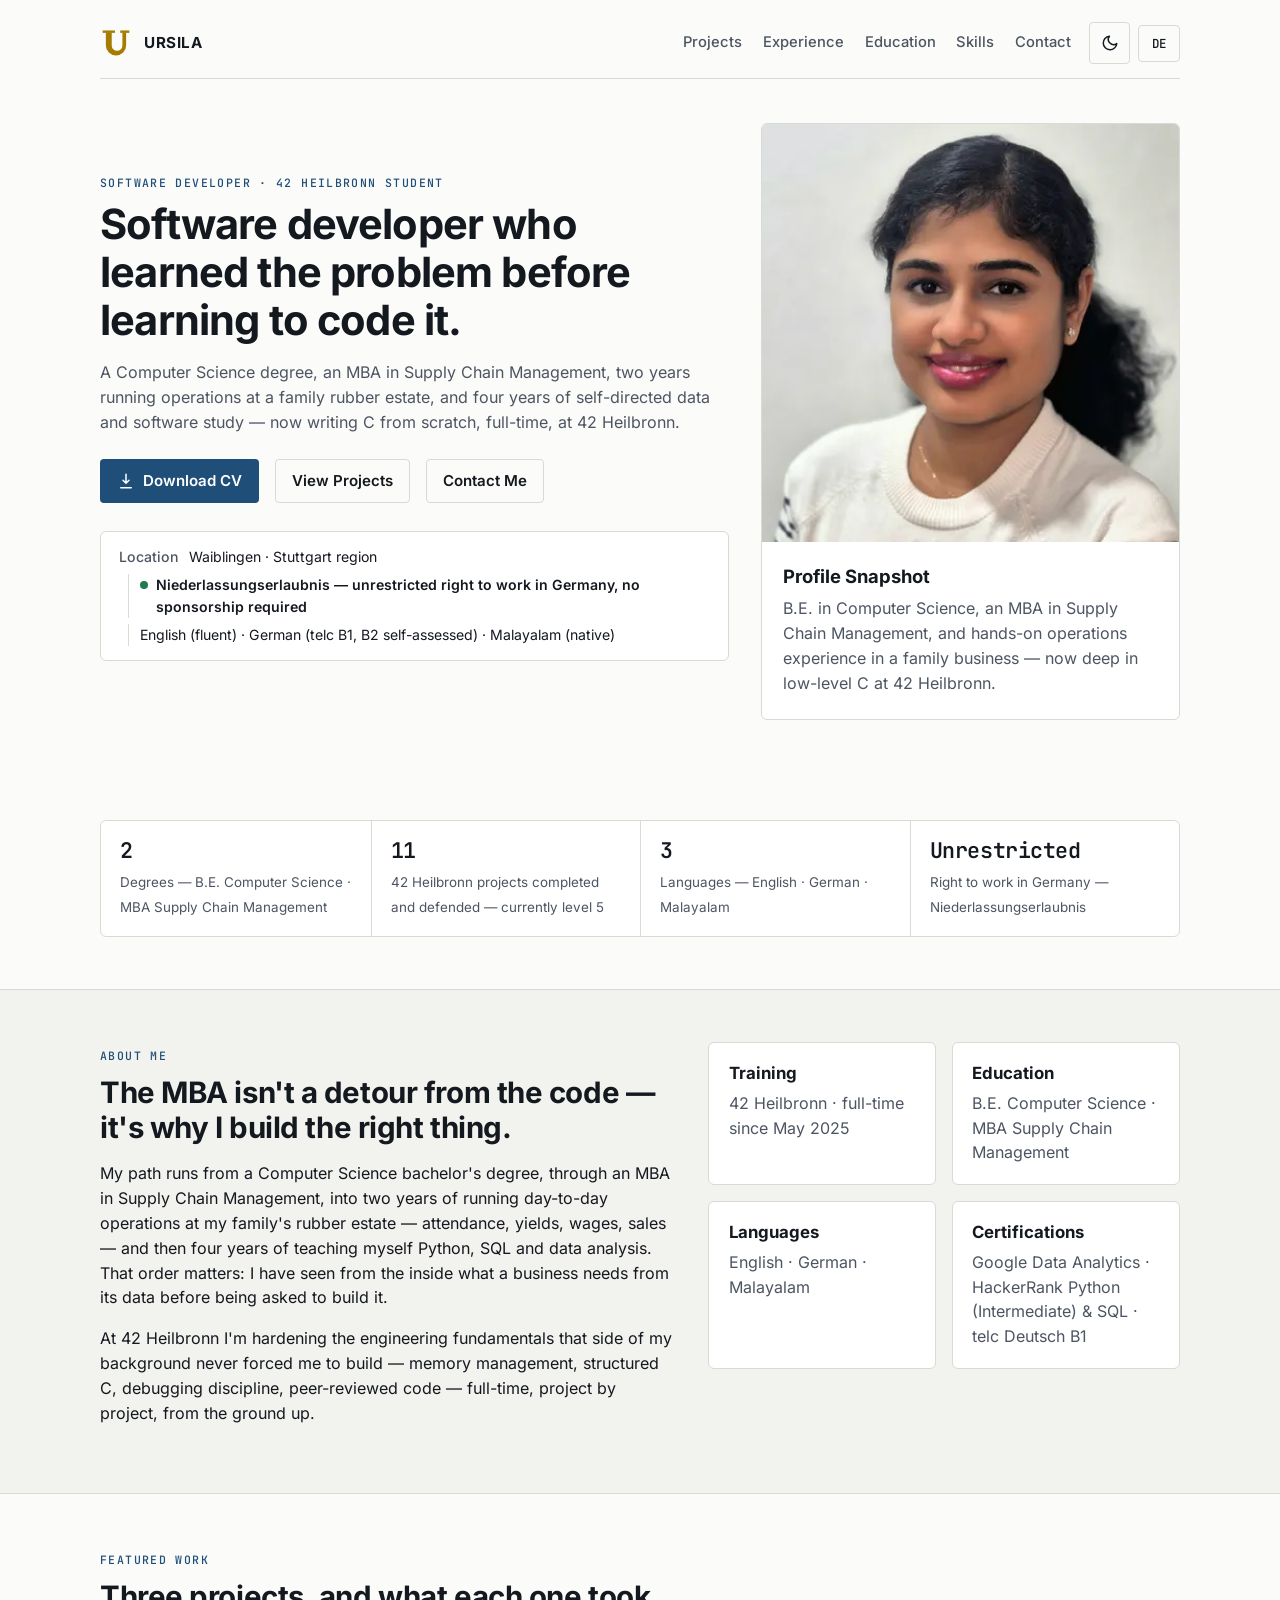
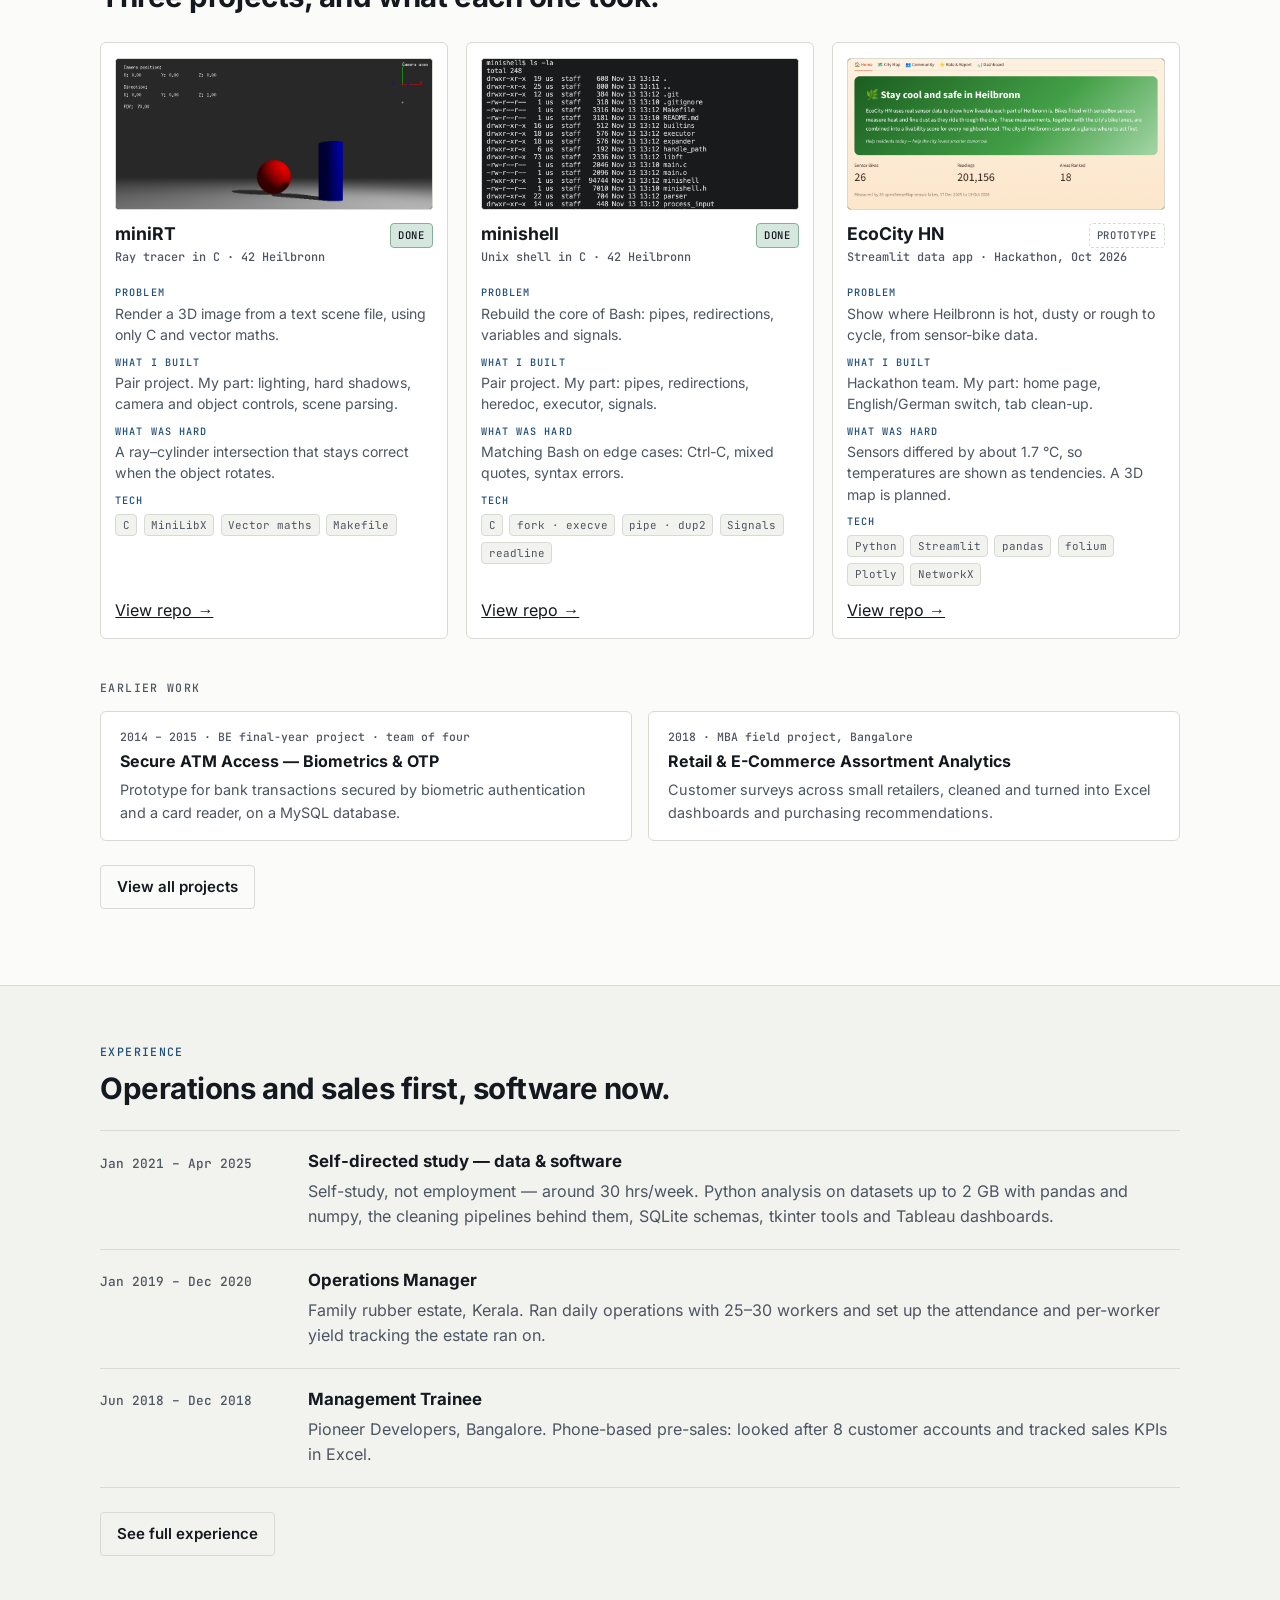
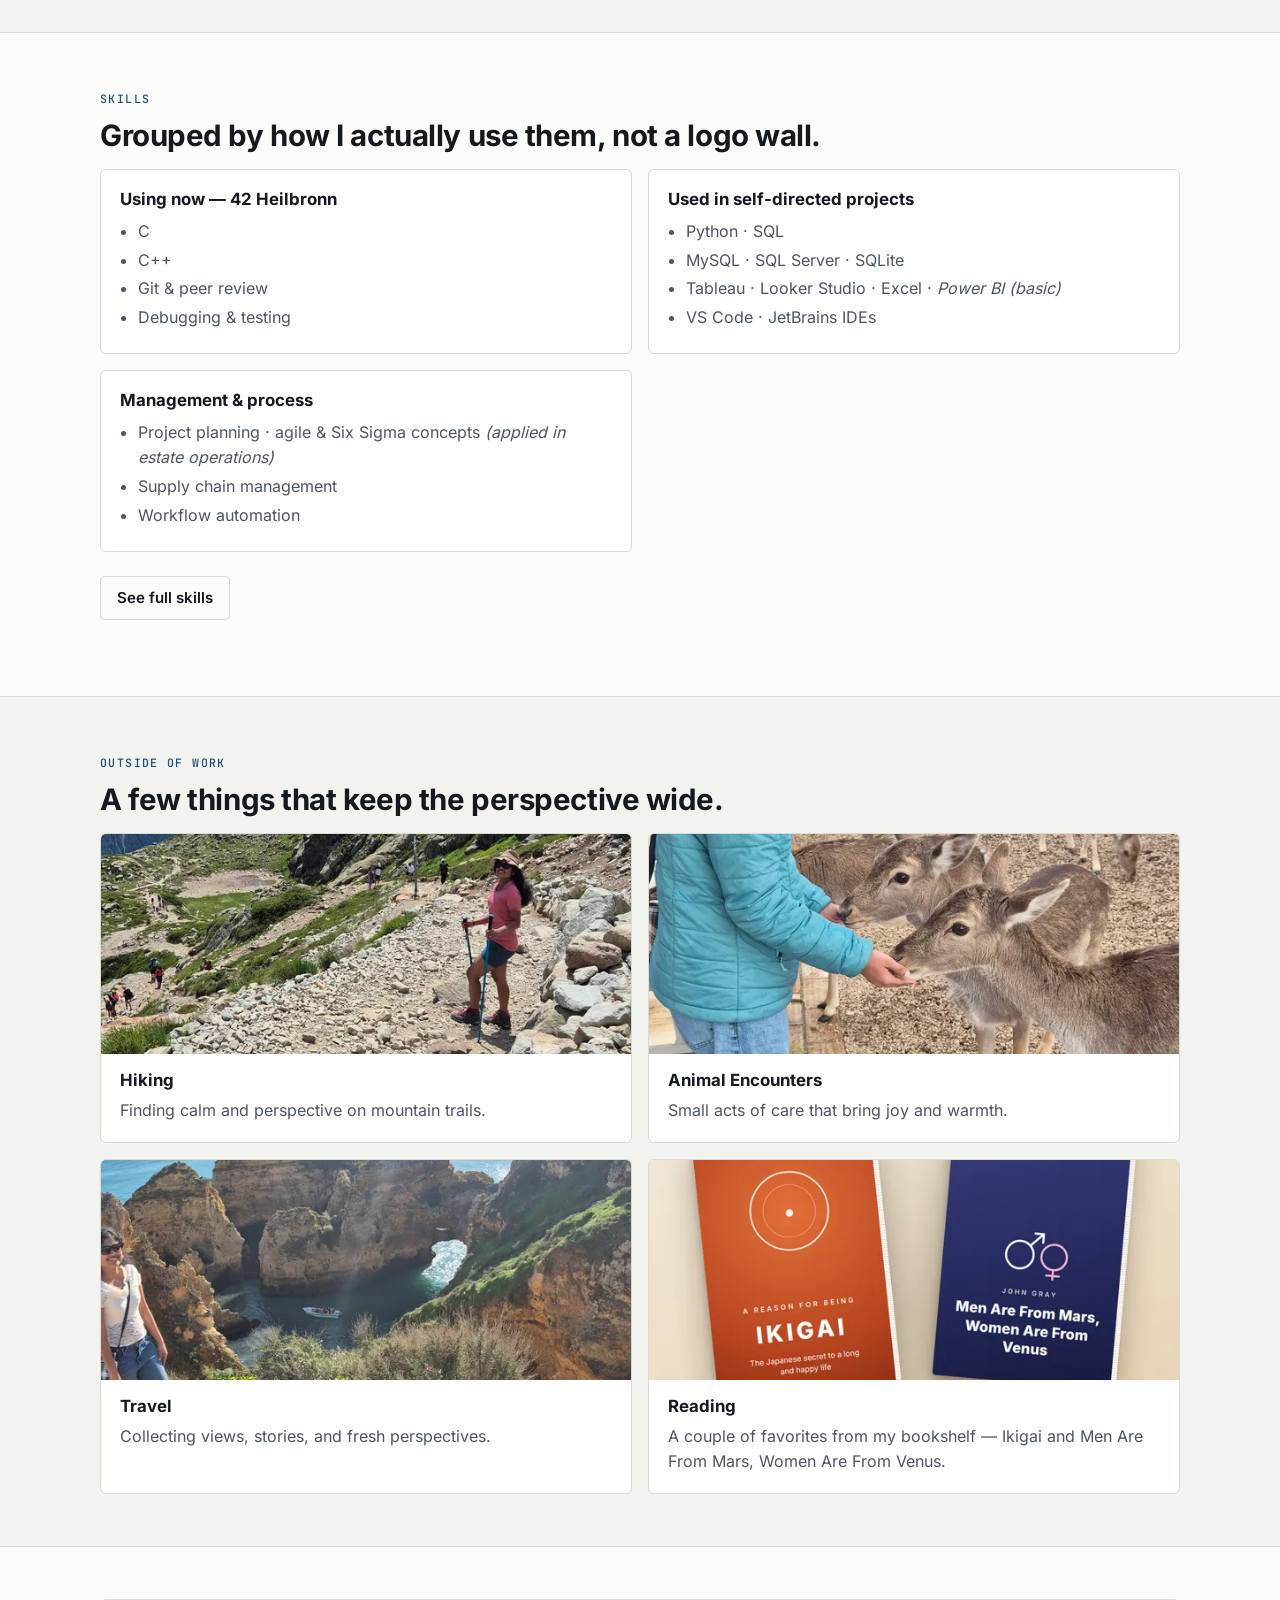
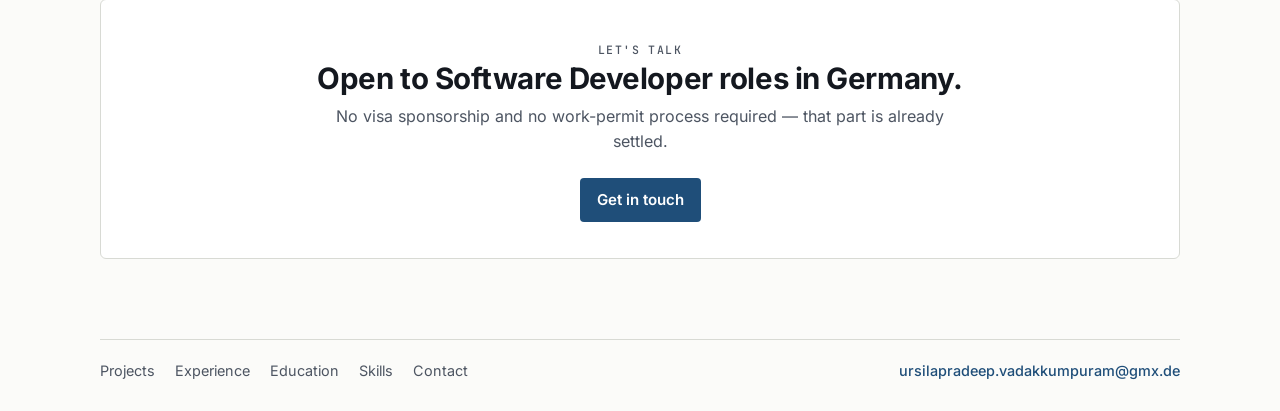
==== commit 145f7fac: "Restyle the site as a clean technical document Visual changes only; no wording is touched.  - light " ====
--- a/index.html
+++ b/index.html
@@ -40,7 +40,7 @@
         var saved = localStorage.getItem('portfolio-theme');
         var theme =
           saved ||
-          (window.matchMedia && window.matchMedia('(prefers-color-scheme: light)').matches ? 'light' : 'dark');
+          (window.matchMedia && window.matchMedia('(prefers-color-scheme: dark)').matches ? 'dark' : 'light');
         document.documentElement.setAttribute('data-theme', theme);
         var lang = localStorage.getItem('portfolio-lang') || (navigator.language || '').slice(0, 2);
         if (lang === 'de') document.documentElement.setAttribute('lang', 'de');
--- a/styles.css
+++ b/styles.css
@@ -23,44 +23,60 @@
     U+2020, U+20A0-20AB, U+20AD-20C0, U+2113, U+2C60-2C7F, U+A720-A7FF;
 }
 
-/* Night — Espresso & Amber (default). Warm dark brown ground with an amber accent. */
+/* JetBrains Mono (variable font, OFL-1.1 — assets/fonts/JETBRAINS-MONO-LICENSE.txt), self-hosted
+   for the same reason as Inter. Used only for dates, labels and tech tags. */
+@font-face {
+  font-family: 'JetBrains Mono';
+  font-style: normal;
+  font-display: swap;
+  font-weight: 100 800;
+  src: url('assets/fonts/jetbrains-mono-latin.woff2') format('woff2');
+  unicode-range: U+0000-00FF, U+0131, U+0152-0153, U+02BB-02BC, U+02C6, U+02DA, U+02DC,
+    U+2000-206F, U+20AC, U+2122, U+2191, U+2193, U+2212, U+2215, U+FEFF, U+FFFD;
+}
+
+/* Day (default) — near-white ground, dark ink, one muted blue accent. Flat: no shadows,
+   no gradients, solid surfaces separated by hairline borders. */
 :root {
+  --bg: #fbfbf9;
+  --bg-soft: #f2f2ee;
+  --card: #ffffff;
+  --card-strong: #ffffff;
+  --text: #14181f;
+  --muted: #4d5562;
+  --accent: #1f4e79;
+  --accent-2: #1f4e79;
+  --on-accent: #ffffff;
+  --border: #d8dad4;
+  --shadow: none;
+  --page-bg: #fbfbf9;
+  --section-alt: #f2f2ee;
+  --focus-ring: #1f4e79;
+  --success: #1f7a4d;
+  --success-ink: #ffffff;
+  --mono: 'JetBrains Mono', ui-monospace, 'SFMono-Regular', Menlo, Consolas, monospace;
+  --radius: 6px;
+  --radius-sm: 4px;
+}
+
+/* Night — the espresso ground (#1c140f) with the same flat treatment and a light blue accent. */
+:root[data-theme='dark'] {
   --bg: #1c140f;
-  --bg-soft: #241a12;
-  --card: rgba(255, 224, 189, 0.07);
-  --card-strong: rgba(255, 224, 189, 0.12);
-  --text: #f6ede2;
-  --muted: #bfa88f;
-  --accent: #e0a75e;
-  --accent-2: #d1723f;
-  --on-accent: #1c1004;
-  --border: rgba(255, 224, 189, 0.14);
-  --shadow: 0 20px 60px rgba(0, 0, 0, 0.35);
-  --page-bg: linear-gradient(135deg, #1c140f, #241a12 55%, #150f0a 100%);
-  --section-alt: rgba(255, 224, 189, 0.045);
-  --focus-ring: #e0a75e;
+  --bg-soft: #241a13;
+  --card: #231912;
+  --card-strong: #2b2018;
+  --text: #f3ece2;
+  --muted: #b9a792;
+  --accent: #9dbfe0;
+  --accent-2: #9dbfe0;
+  --on-accent: #10151c;
+  --border: #3b2d21;
+  --shadow: none;
+  --page-bg: #1c140f;
+  --section-alt: #211812;
+  --focus-ring: #9dbfe0;
   --success: #5fae7f;
   --success-ink: #06210f;
-}
-
-/* Day — Navy & Gold. Warm ivory ground with a deep gold accent and navy secondary. */
-:root[data-theme='light'] {
-  --bg: #f7f4ec;
-  --bg-soft: #f1ecdf;
-  --card: rgba(255, 255, 255, 0.72);
-  --card-strong: rgba(255, 255, 255, 0.92);
-  --text: #161d2e;
-  --muted: #565f74;
-  --accent: #8a5a10;
-  --accent-2: #35406a;
-  --on-accent: #fffaf0;
-  --border: rgba(22, 29, 46, 0.14);
-  --shadow: 0 20px 40px rgba(22, 29, 46, 0.1);
-  --page-bg: linear-gradient(135deg, #fffaf0 0%, #f7f4ec 50%, #f0e6cf 100%);
-  --section-alt: rgba(22, 29, 46, 0.035);
-  --focus-ring: #35406a;
-  --success: #1f7a4d;
-  --success-ink: #ffffff;
 }
 
 * {
@@ -255,16 +271,16 @@
   height: 18px;
 }
 
-.theme-toggle .icon-moon {
+.theme-toggle .icon-sun {
   display: none;
 }
 
-:root[data-theme='light'] .theme-toggle .icon-sun {
+:root[data-theme='dark'] .theme-toggle .icon-sun {
+  display: block;
+}
+
+:root[data-theme='dark'] .theme-toggle .icon-moon {
   display: none;
-}
-
-:root[data-theme='light'] .theme-toggle .icon-moon {
-  display: block;
 }
 
 .lang-toggle {
@@ -1035,3 +1051,373 @@
     grid-template-columns: minmax(0, 1fr);
   }
 }
+
+/* ==========================================================================
+   Technical-document treatment. Everything below restyles the components
+   above without touching markup: flat surfaces, small corners, a monospace
+   face for dates, labels and tags, tighter spacing, and a date column on the
+   experience timeline like a tabular CV.
+   ========================================================================== */
+
+body {
+  font-size: 1rem;
+  line-height: 1.55;
+  -webkit-font-smoothing: antialiased;
+}
+
+.container {
+  width: min(1080px, calc(100% - 2rem));
+}
+
+/* Type scale */
+.hero h1,
+.hero-small-copy h1 {
+  font-size: clamp(1.9rem, 3.3vw, 2.6rem);
+  line-height: 1.15;
+  letter-spacing: -0.02em;
+  font-weight: 700;
+}
+
+.section h2 {
+  font-size: clamp(1.4rem, 2.3vw, 1.85rem);
+  line-height: 1.2;
+  letter-spacing: -0.015em;
+  font-weight: 700;
+}
+
+.mini-card h3,
+.card h3,
+.timeline-card h3,
+.image-card h3 {
+  font-size: 1.05rem;
+  line-height: 1.3;
+}
+
+.lead {
+  font-size: 1rem;
+  max-width: 62ch;
+}
+
+/* Monospace for the "metadata" layer: labels, dates, tags, badges */
+.eyebrow,
+.meta,
+.timeline-meta,
+.tag-list li,
+.status-badge,
+.case-facts dt,
+.earlier-heading,
+.stat-tile .stat-value,
+.lang-toggle {
+  font-family: var(--mono);
+}
+
+.eyebrow {
+  font-size: 0.72rem;
+  letter-spacing: 0.12em;
+  font-weight: 500;
+  margin-bottom: 0.6rem;
+}
+
+.meta {
+  font-size: 0.8rem;
+  font-weight: 500;
+  color: var(--muted);
+}
+
+.case-body .meta {
+  font-size: 0.74rem;
+}
+
+.earlier-card .meta {
+  font-size: 0.72rem;
+}
+
+.earlier-heading {
+  font-weight: 500;
+  font-size: 0.72rem;
+}
+
+/* Spacing */
+.hero {
+  padding: 0.5rem 0 3rem;
+}
+
+.hero-small {
+  padding-bottom: 2.25rem;
+}
+
+.nav {
+  padding: 0.9rem 0;
+  margin-bottom: 1.75rem;
+  border-bottom: 1px solid var(--border);
+}
+
+.section {
+  padding: 3.25rem 0;
+}
+
+.section-light {
+  border-top: 1px solid var(--border);
+  border-bottom: 1px solid var(--border);
+}
+
+.skip-link {
+  top: -5rem;
+  border-radius: var(--radius-sm);
+}
+
+/* Navigation */
+.brand {
+  letter-spacing: 0.04em;
+  font-size: 0.95rem;
+}
+
+.brand img {
+  width: 32px;
+  height: 32px;
+}
+
+.nav-links a {
+  font-size: 0.92rem;
+}
+
+.theme-toggle,
+.lang-toggle,
+.nav-toggle {
+  border-radius: var(--radius-sm);
+  background: transparent;
+}
+
+.lang-toggle {
+  font-size: 0.78rem;
+  font-weight: 500;
+}
+
+/* Surfaces: flat, hairline borders, small corners */
+.hero-card,
+.card,
+.timeline-card,
+.mini-card,
+.image-card,
+.stat-tile,
+.project-note {
+  border-radius: var(--radius);
+  box-shadow: none;
+  backdrop-filter: none;
+  -webkit-backdrop-filter: none;
+}
+
+.hero-card img {
+  background: var(--bg-soft);
+}
+
+.availability-bar {
+  border-radius: var(--radius);
+  font-size: 0.88rem;
+}
+
+.highlights li,
+.hobby-list span,
+.social-link,
+.tag-list li,
+.status-badge {
+  border-radius: var(--radius-sm);
+}
+
+.hobby-list span {
+  padding: 0.5rem 0.8rem;
+  font-size: 0.92rem;
+}
+
+.tag-list li {
+  font-size: 0.72rem;
+  padding: 0.15rem 0.45rem;
+  background: var(--bg-soft);
+}
+
+.case-facts .tag-list li {
+  font-size: 0.68rem;
+  padding: 0.12rem 0.4rem;
+}
+
+.status-badge {
+  font-size: 0.66rem;
+  font-weight: 500;
+  padding: 0.2rem 0.45rem;
+  letter-spacing: 0.06em;
+}
+
+/* Buttons: solid, square-ish, no lift */
+.btn {
+  border-radius: var(--radius-sm);
+  padding: 0.6rem 1rem;
+  font-size: 0.94rem;
+  transition: background 150ms ease, border-color 150ms ease, color 150ms ease;
+}
+
+.btn:hover {
+  transform: none;
+}
+
+.btn-primary {
+  background: var(--accent);
+}
+
+.btn-primary:hover {
+  background: color-mix(in srgb, var(--accent) 86%, var(--text));
+}
+
+.btn-secondary {
+  background: transparent;
+}
+
+.btn-secondary:hover {
+  border-color: var(--accent);
+  color: var(--accent);
+}
+
+/* Stat tiles: a ruled row of figures instead of four floating cards */
+.stat-grid {
+  gap: 0;
+  border: 1px solid var(--border);
+  border-radius: var(--radius);
+  background: var(--card);
+}
+
+.stat-tile {
+  border: 0;
+  border-radius: 0;
+  background: transparent;
+  padding: 1.1rem 1.2rem;
+}
+
+.stat-tile + .stat-tile {
+  border-left: 1px solid var(--border);
+}
+
+.stat-tile .stat-value {
+  font-size: 1.35rem;
+  font-weight: 600;
+  color: var(--text);
+  letter-spacing: -0.02em;
+}
+
+.stat-tile .stat-label {
+  font-size: 0.84rem;
+}
+
+/* Experience timeline: dates in a fixed left column, like a tabular CV */
+.timeline {
+  gap: 0;
+  border-top: 1px solid var(--border);
+}
+
+.timeline-card {
+  display: grid;
+  grid-template-columns: 11.5rem minmax(0, 1fr);
+  column-gap: 1.5rem;
+  padding: 1.25rem 0;
+  border: 0;
+  border-bottom: 1px solid var(--border);
+  border-radius: 0;
+  background: transparent;
+}
+
+.timeline-card > * {
+  grid-column: 2;
+}
+
+.timeline-card > .timeline-meta {
+  grid-column: 1;
+  grid-row: 1 / span 6;
+  margin: 0;
+  padding-top: 0.15rem;
+  font-size: 0.8rem;
+  font-weight: 500;
+  color: var(--muted);
+}
+
+.timeline-org {
+  font-size: 0.9rem;
+}
+
+.timeline-card ul {
+  font-size: 0.95rem;
+}
+
+/* Featured work cards */
+.case-card {
+  padding: 0.9rem;
+}
+
+.case-media {
+  border-radius: var(--radius-sm);
+}
+
+.case-facts dt {
+  font-size: 0.64rem;
+  font-weight: 500;
+  letter-spacing: 0.1em;
+}
+
+.project-card .project-links a,
+.footer a.footer-cta,
+.contact-email {
+  font-weight: 500;
+}
+
+.project-card .project-links a {
+  font-size: 0.86rem;
+}
+
+.contact-email {
+  font-family: var(--mono);
+  font-size: 1rem;
+}
+
+.footer {
+  padding: 1.75rem 0;
+  font-size: 0.9rem;
+}
+
+@media (max-width: 860px) {
+  .stat-tile:nth-child(odd) {
+    border-left: 0;
+  }
+
+  .stat-tile:nth-child(n + 3) {
+    border-top: 1px solid var(--border);
+  }
+}
+
+@media (max-width: 720px) {
+  .nav-actions {
+    border-radius: var(--radius);
+    box-shadow: none;
+  }
+
+  .timeline-card {
+    grid-template-columns: minmax(0, 1fr);
+  }
+
+  .timeline-card > *,
+  .timeline-card > .timeline-meta {
+    grid-column: 1;
+    grid-row: auto;
+  }
+
+  .timeline-card > .timeline-meta {
+    margin-bottom: 0.3rem;
+  }
+}
+
+@media (max-width: 600px) {
+  .section {
+    padding: 2.5rem 0;
+  }
+
+  .stat-tile + .stat-tile {
+    border-left: 0;
+    border-top: 1px solid var(--border);
+  }
+}
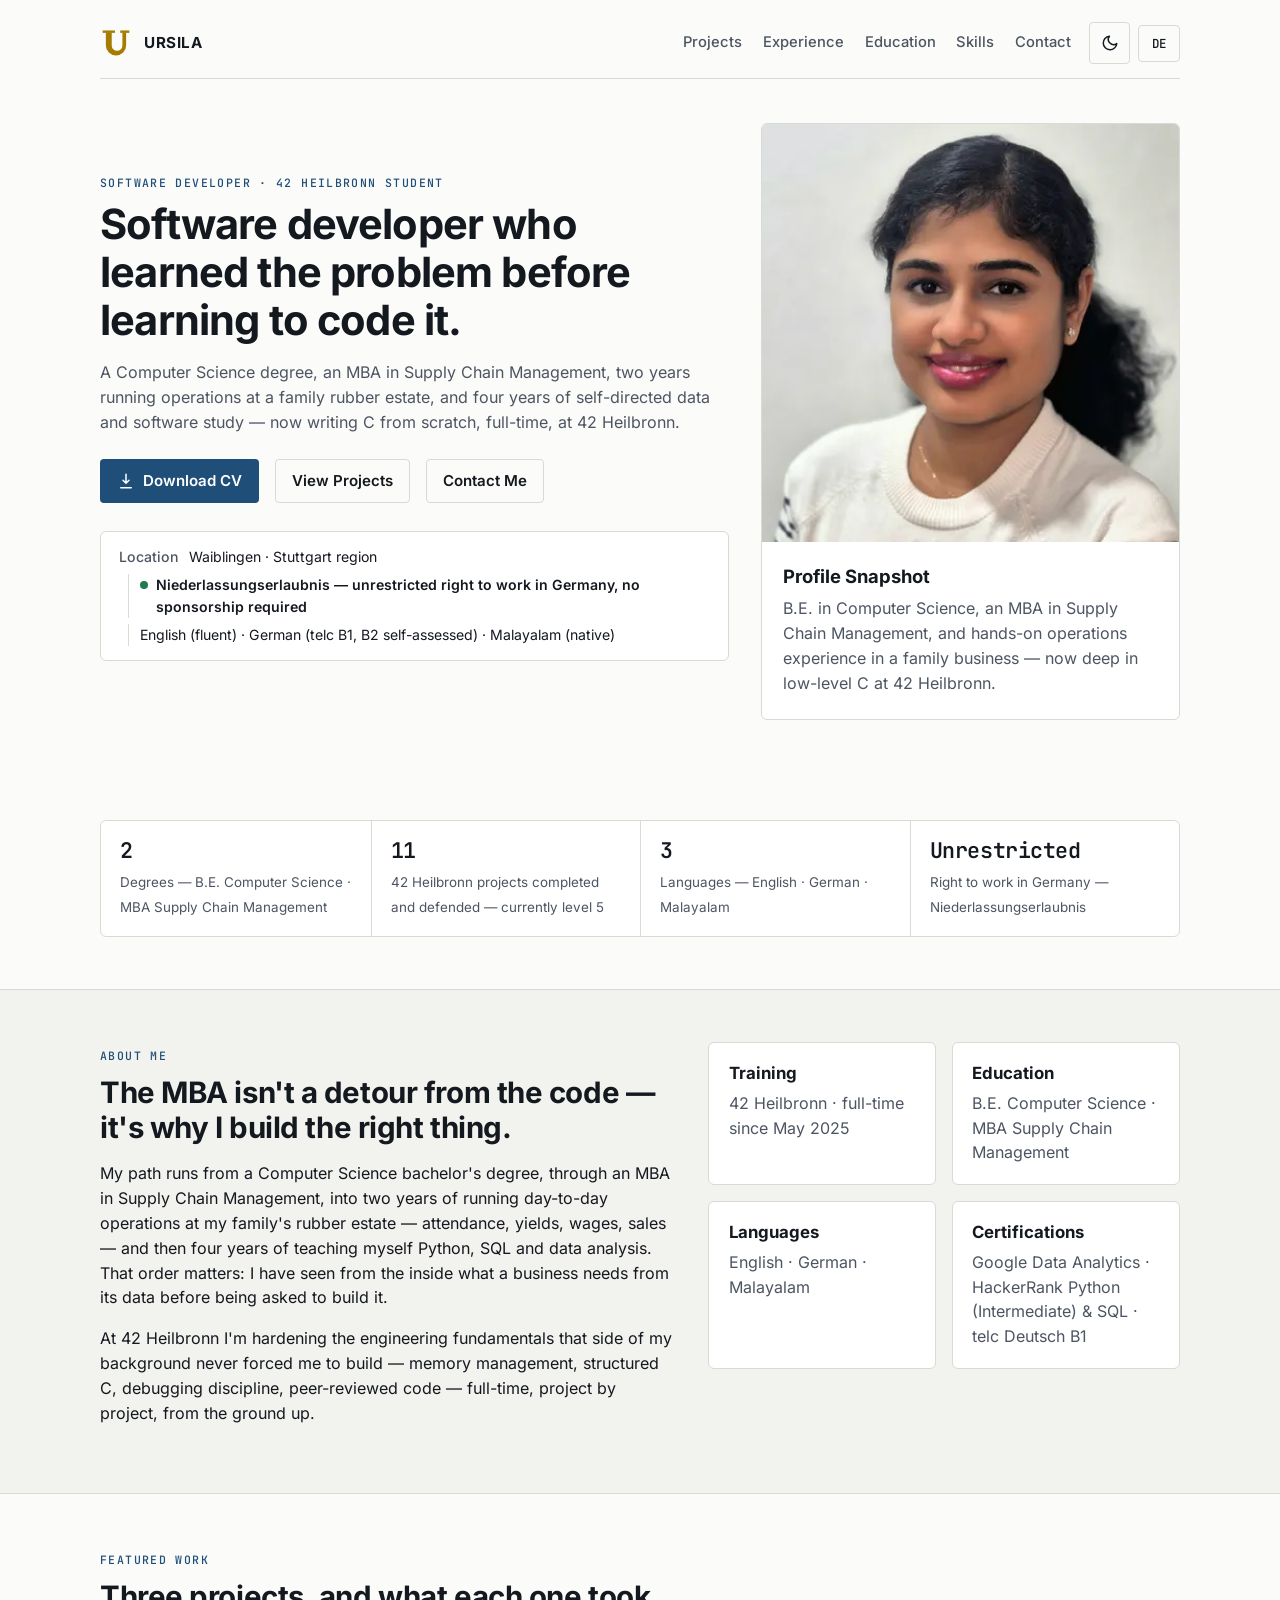
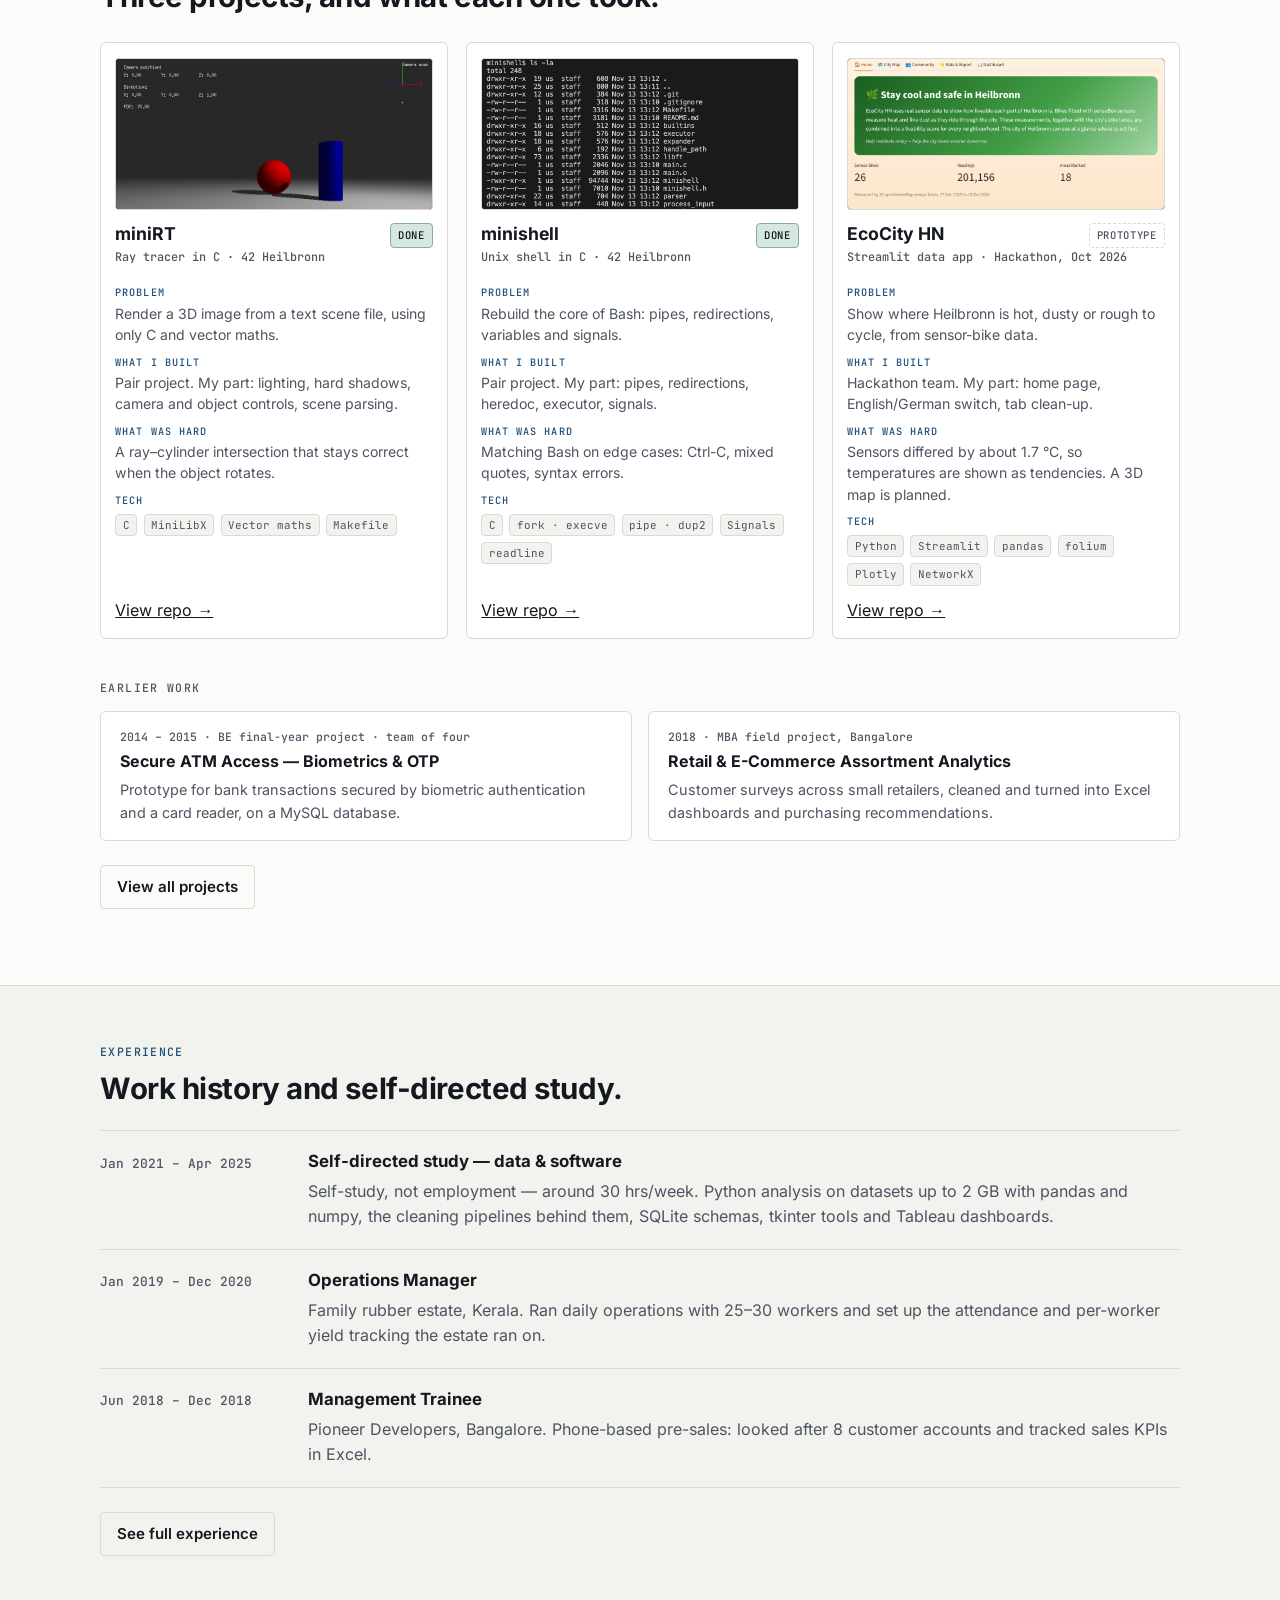
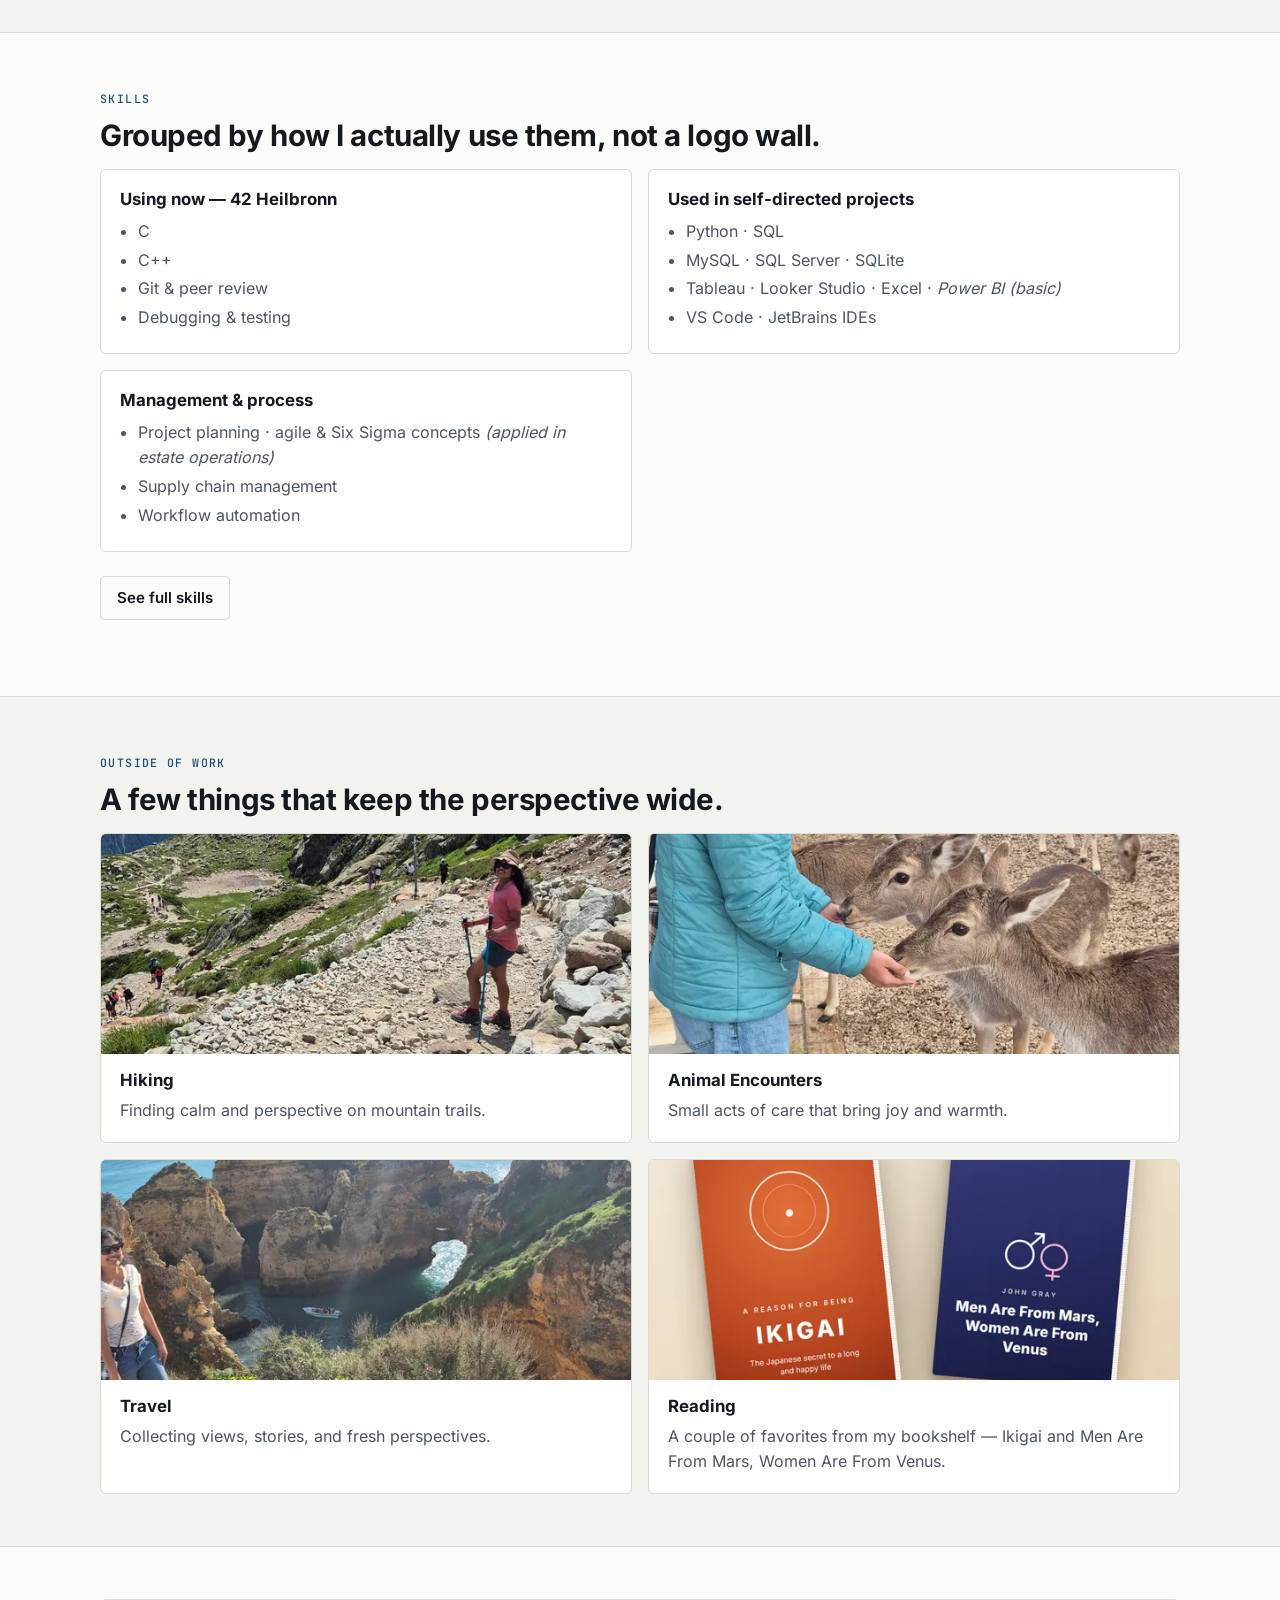
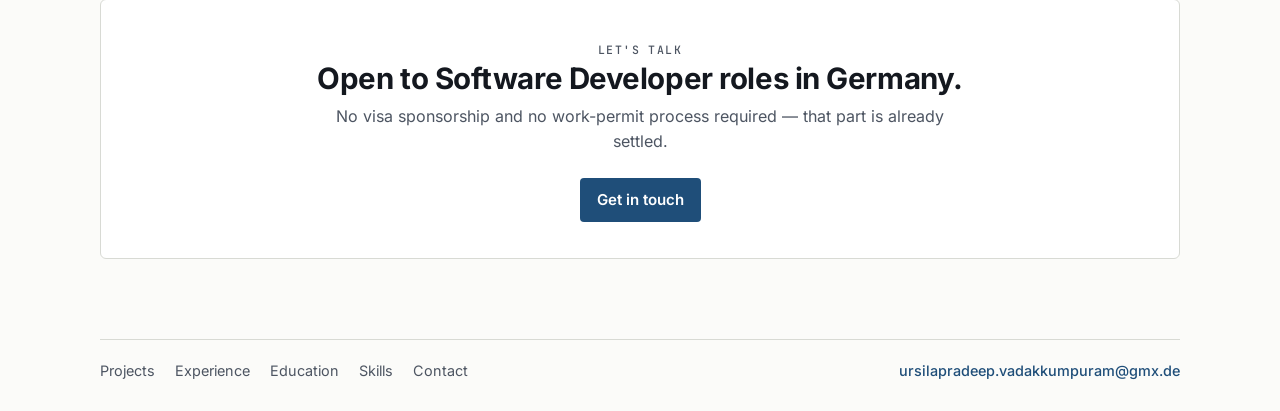
==== commit 85c30170: "Reword the experience headings The experience page and the home page experience section now read 'Wo" ====
--- a/index.html
+++ b/index.html
@@ -347,7 +347,7 @@
       <section class="section section-light">
         <div class="container">
           <p class="eyebrow" data-i18n="home.experience.eyebrow">Experience</p>
-          <h2 data-i18n="home.experience.title">Operations and sales first, software now.</h2>
+          <h2 data-i18n="home.experience.title">Work history and self-directed study.</h2>
           <div class="timeline">
             <article class="timeline-card">
               <div class="timeline-meta">Jan 2021 – Apr 2025</div>
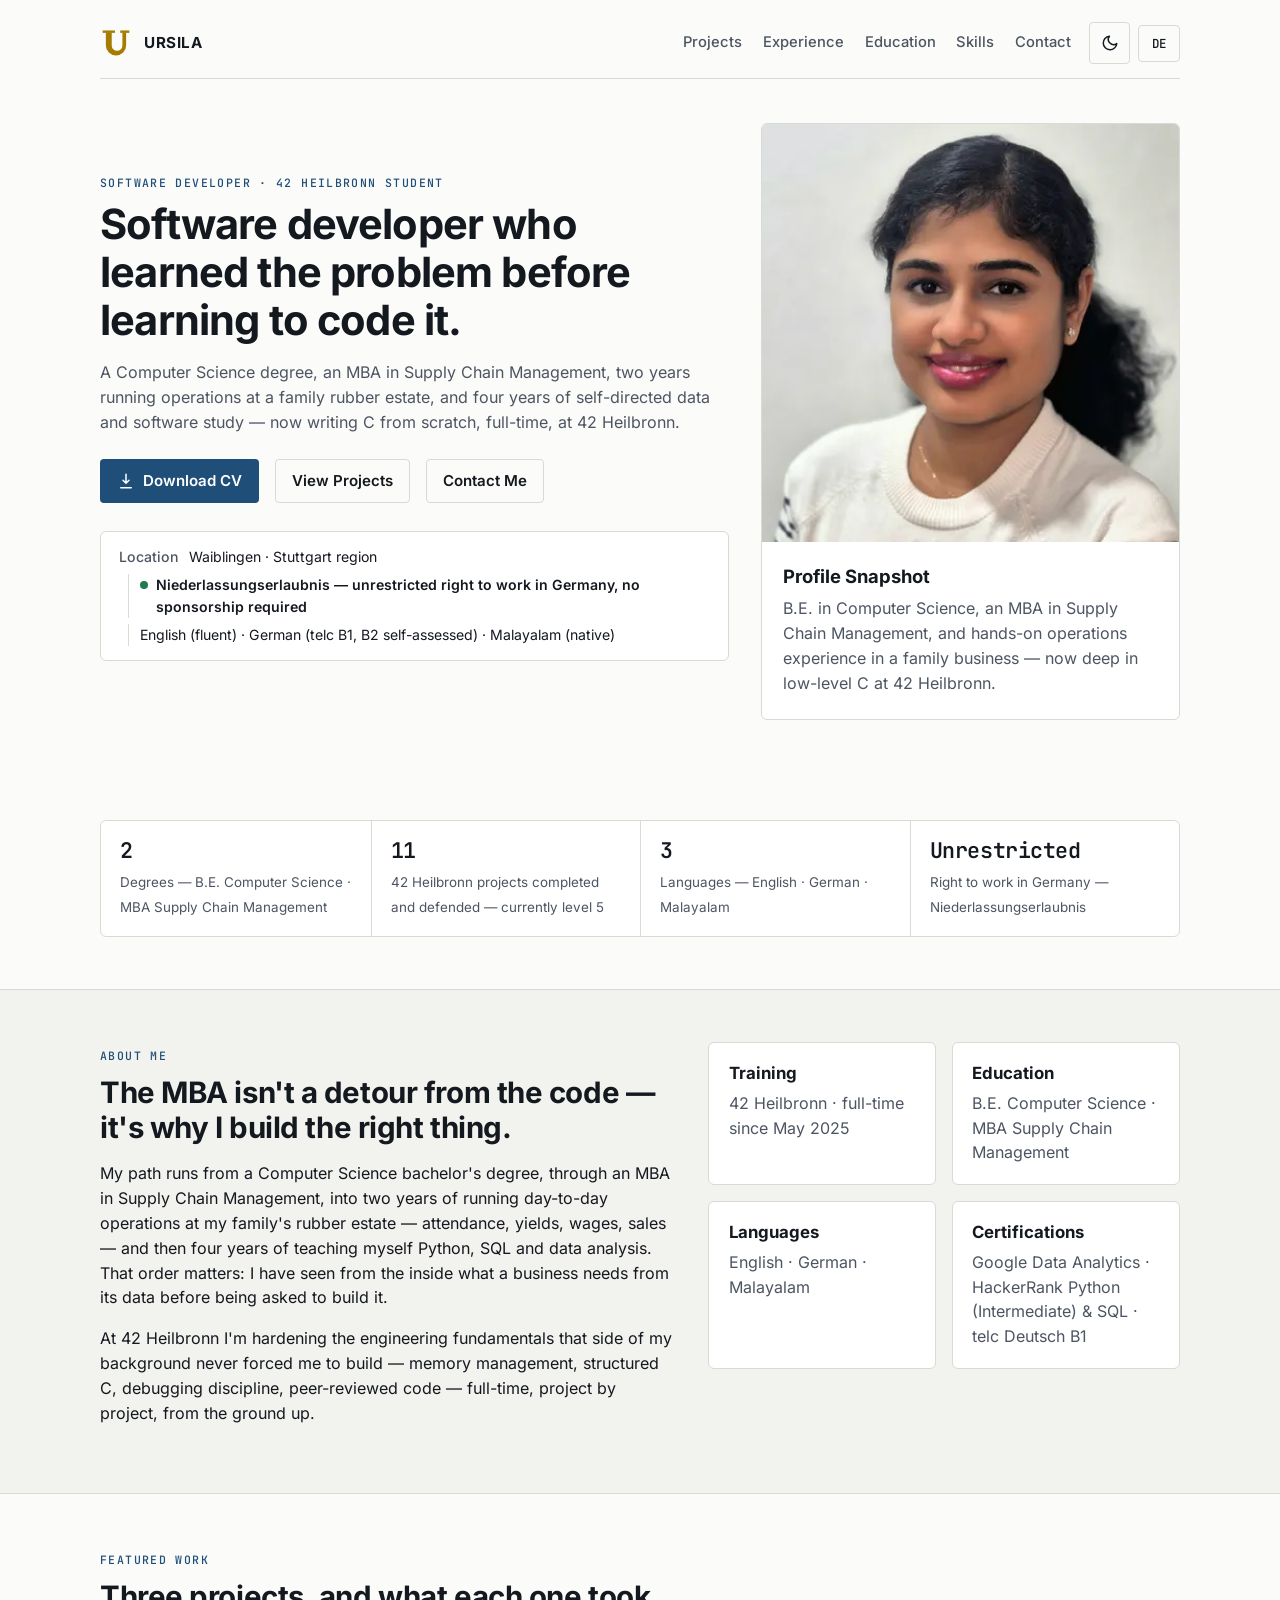
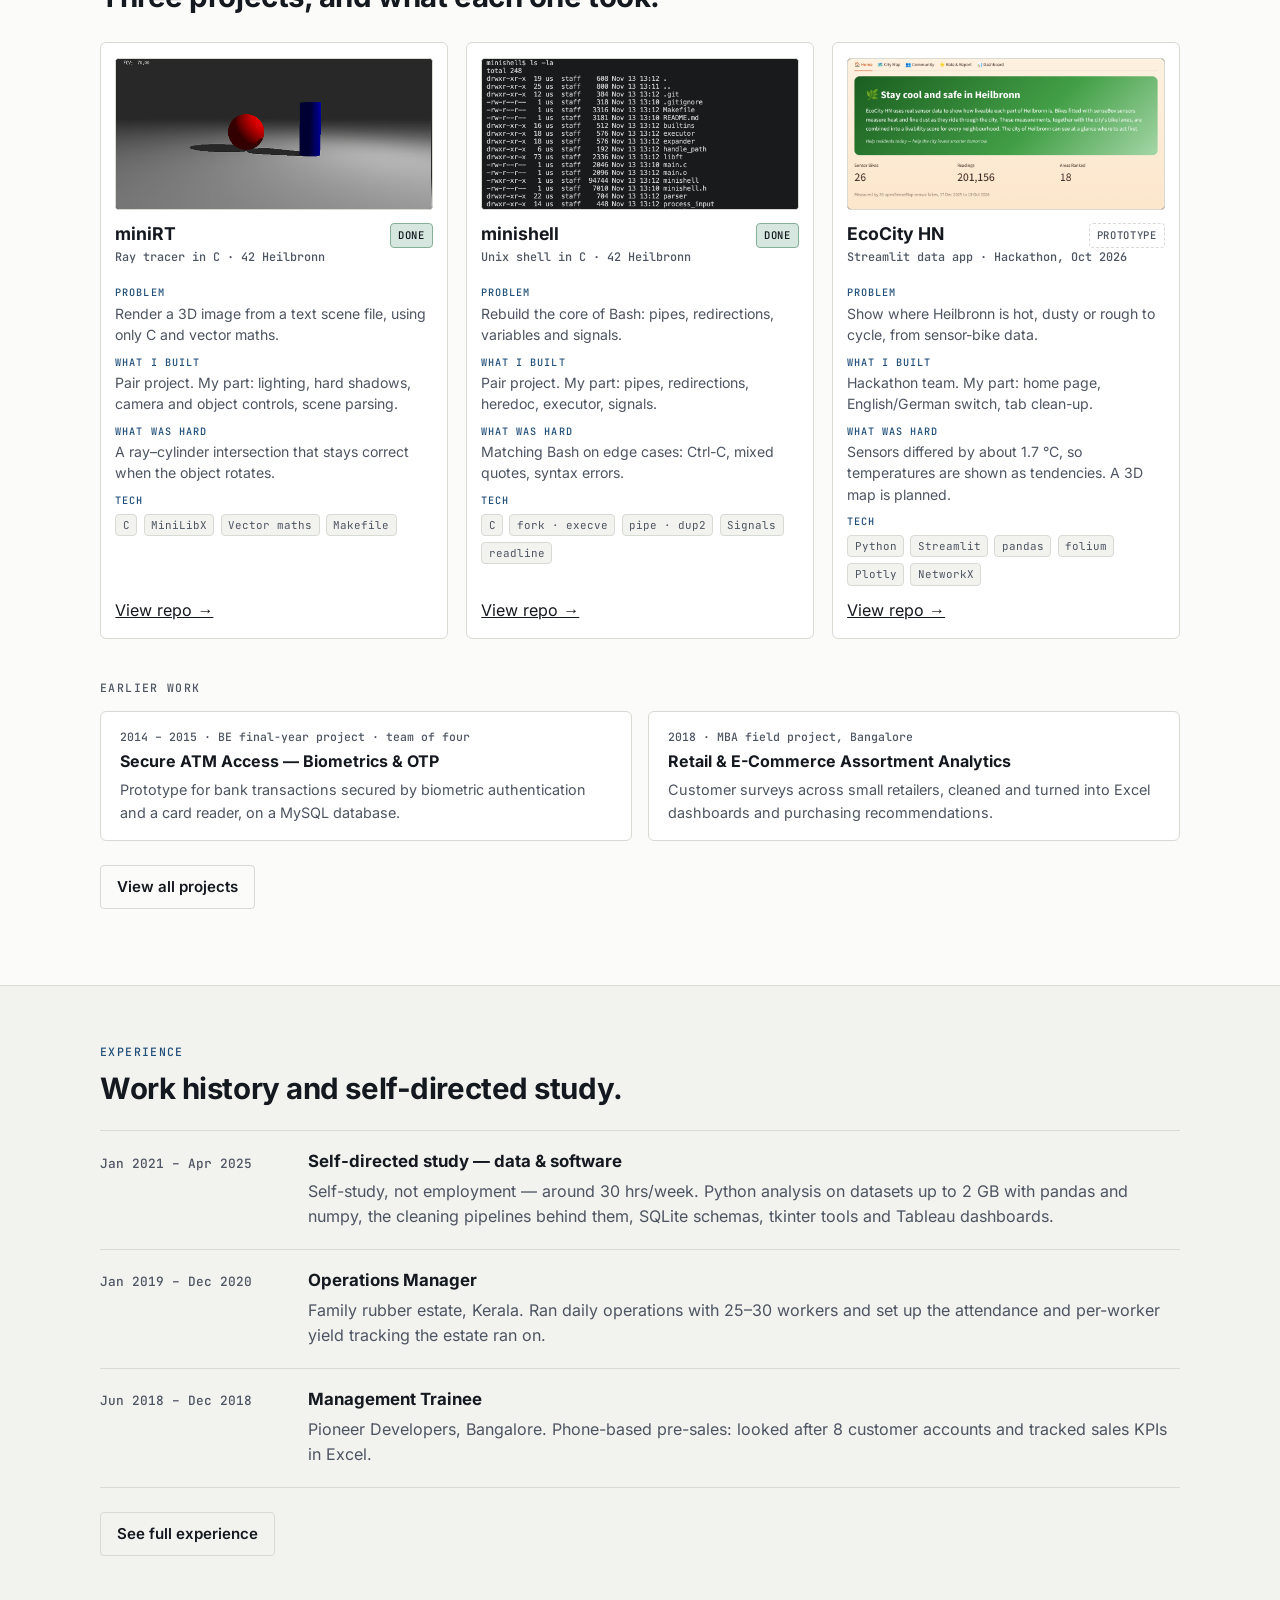
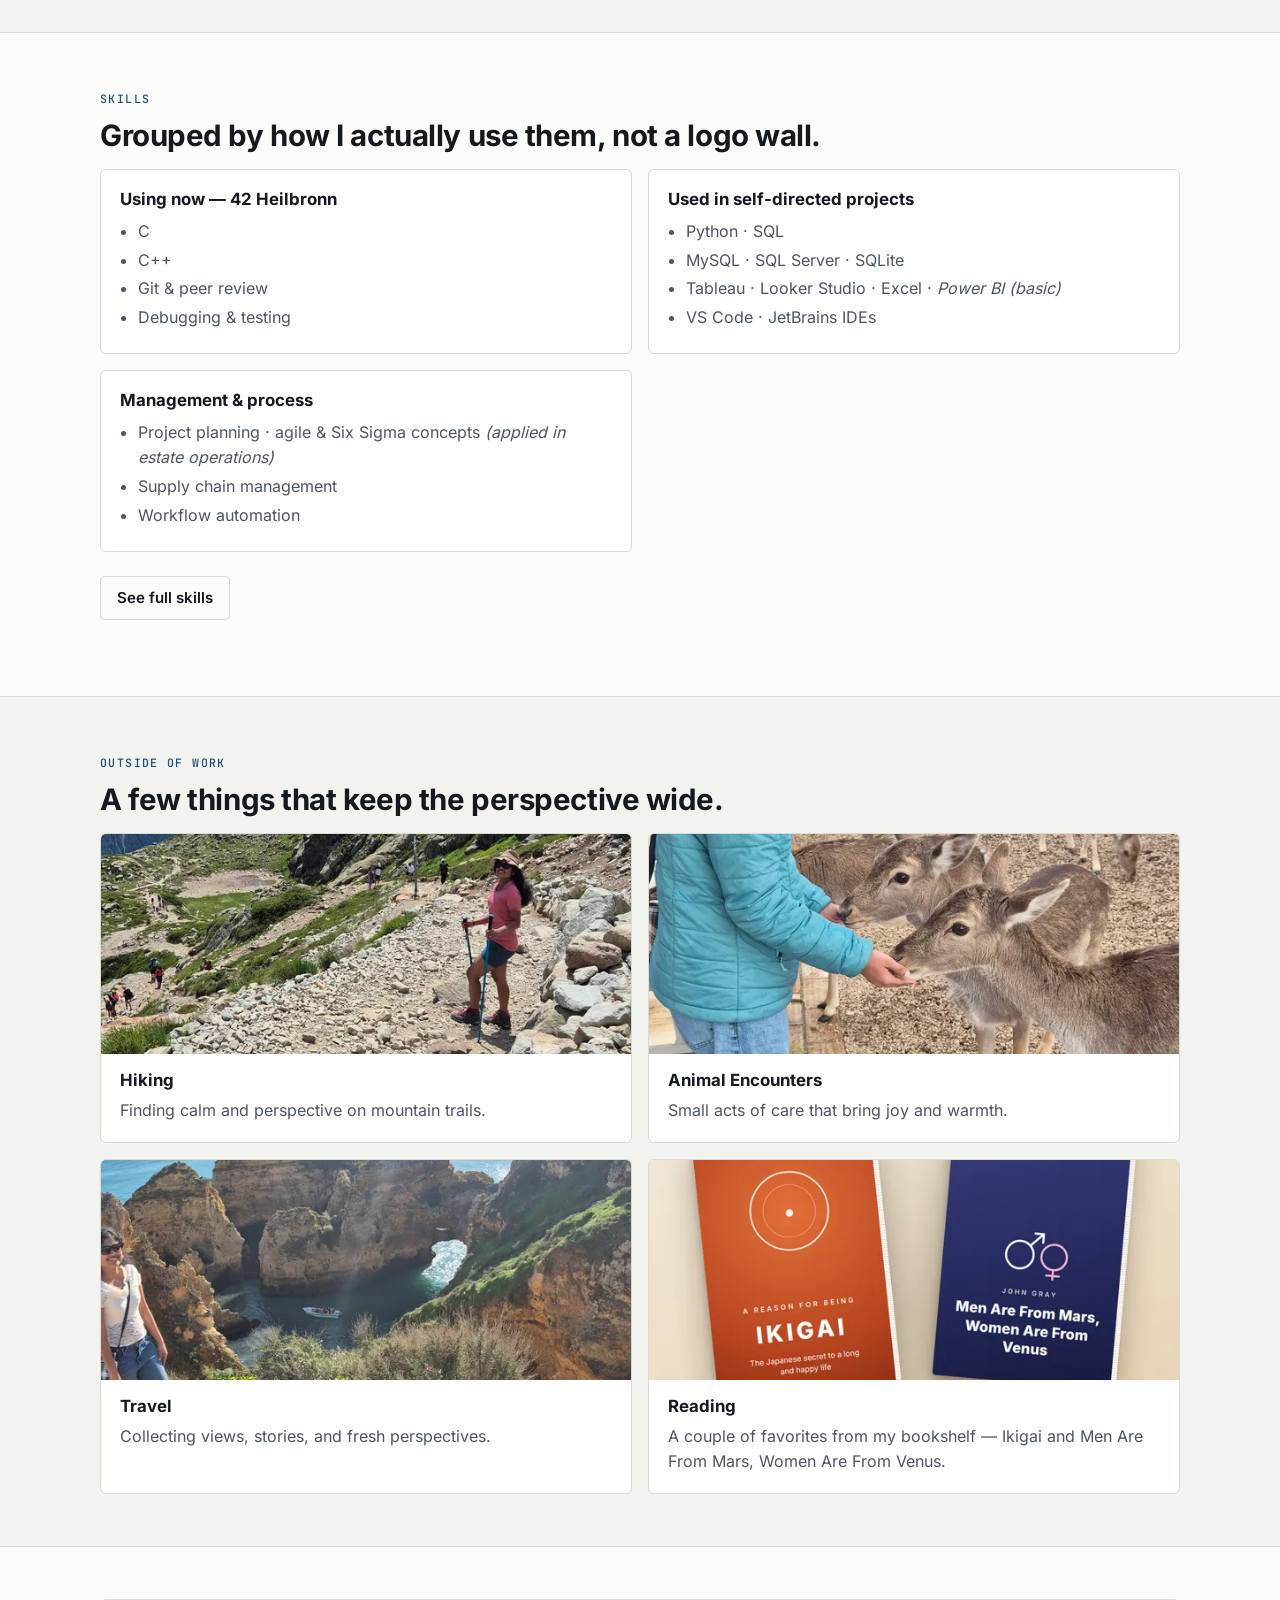
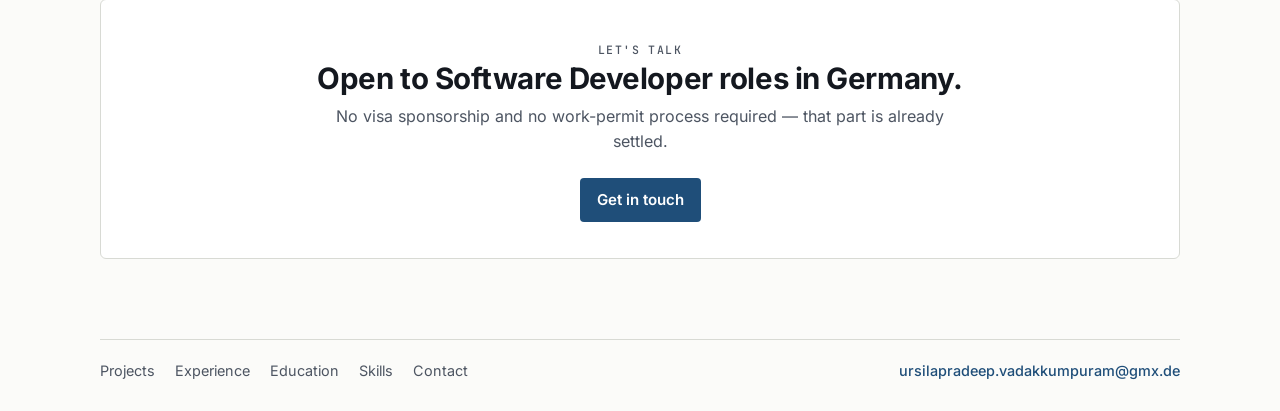
==== commit 24808fa4: "Add looping clips for minishell and EcoCity HN Both are recordings of the projects running: a typed " ====
--- a/index.html
+++ b/index.html
@@ -222,7 +222,7 @@
 
           <div class="case-list">
             <article class="card case-card">
-              <a class="case-media" href="https://github.com/ursilapradeep/miniRT" target="_blank" rel="noopener">
+              <a class="case-media" href="https://github.com/ursilapradeep/miniRT" target="_blank" rel="noopener" data-loop-webm="assets/projects/minirt.webm" data-loop-mp4="assets/projects/minirt.mp4">
                 <img src="assets/projects/minirt.png" width="800" height="600" loading="lazy" alt="Ray-traced scene rendered by miniRT: a red sphere and a blue cylinder on a grey plane, each casting a hard shadow" />
               </a>
               <div class="case-body">
@@ -255,7 +255,7 @@
             </article>
 
             <article class="card case-card">
-              <a class="case-media" href="https://github.com/ursilapradeep/42_Minishell" target="_blank" rel="noopener">
+              <a class="case-media" href="https://github.com/ursilapradeep/42_Minishell" target="_blank" rel="noopener" data-loop-webm="assets/projects/minishell.webm" data-loop-mp4="assets/projects/minishell.mp4" data-loop-position="left top">
                 <img src="assets/projects/minishell.png" width="1126" height="750" loading="lazy" alt="Terminal session inside minishell: the prompt reads minishell$ and runs ls -la, pwd and ls" />
               </a>
               <div class="case-body">
@@ -289,7 +289,7 @@
             </article>
 
             <article class="card case-card">
-              <a class="case-media" href="https://github.com/ursilapradeep/GreenCityHackathon2026" target="_blank" rel="noopener">
+              <a class="case-media" href="https://github.com/ursilapradeep/GreenCityHackathon2026" target="_blank" rel="noopener" data-loop-webm="assets/projects/ecocity.webm" data-loop-mp4="assets/projects/ecocity.mp4" data-loop-position="center top">
                 <img src="assets/projects/ecocity.png" width="980" height="770" loading="lazy" alt="EcoCity HN home page: 26 sensor bikes, 201,156 readings and 18 ranked areas of Heilbronn, with highlights for the coolest, cleanest and most livable area" />
               </a>
               <div class="case-body">
@@ -497,5 +497,6 @@
     <script src="js/theme.js"></script>
     <script src="js/nav.js"></script>
     <script src="js/i18n.js"></script>
+    <script src="js/motion.js" defer></script>
   </body>
 </html>
--- a/styles.css
+++ b/styles.css
@@ -1421,3 +1421,64 @@
     border-top: 1px solid var(--border);
   }
 }
+
+/* ==========================================================================
+   Motion (js/motion.js adds .reveal / .is-visible and the looping clips).
+   Everything here sits behind prefers-reduced-motion: no-preference.
+   ========================================================================== */
+
+/* Looping clip laid over a project card's static image */
+.case-media {
+  position: relative;
+}
+
+.case-loop {
+  position: absolute;
+  inset: 0;
+  width: 100%;
+  height: 100%;
+  object-fit: cover;
+  opacity: 0;
+  transition: opacity 300ms ease;
+  pointer-events: none;
+}
+
+.case-media.has-loop .case-loop {
+  opacity: 1;
+}
+
+@media (prefers-reduced-motion: no-preference) {
+  /* Fade-in on scroll */
+  .reveal {
+    opacity: 0;
+    transform: translateY(12px);
+    transition: opacity 500ms ease, transform 500ms ease;
+  }
+
+  .reveal.is-visible {
+    opacity: 1;
+    transform: none;
+  }
+
+  .case-card.reveal:nth-child(2) {
+    transition-delay: 80ms;
+  }
+
+  .case-card.reveal:nth-child(3) {
+    transition-delay: 160ms;
+  }
+
+  /* Hover lift on project cards */
+  .case-card,
+  .project-card,
+  .earlier-card {
+    transition: transform 180ms ease, border-color 180ms ease;
+  }
+
+  .case-card:not(.reveal):hover,
+  .project-card:not(.reveal):hover,
+  .earlier-card:not(.reveal):hover {
+    transform: translateY(-3px);
+    border-color: var(--accent);
+  }
+}
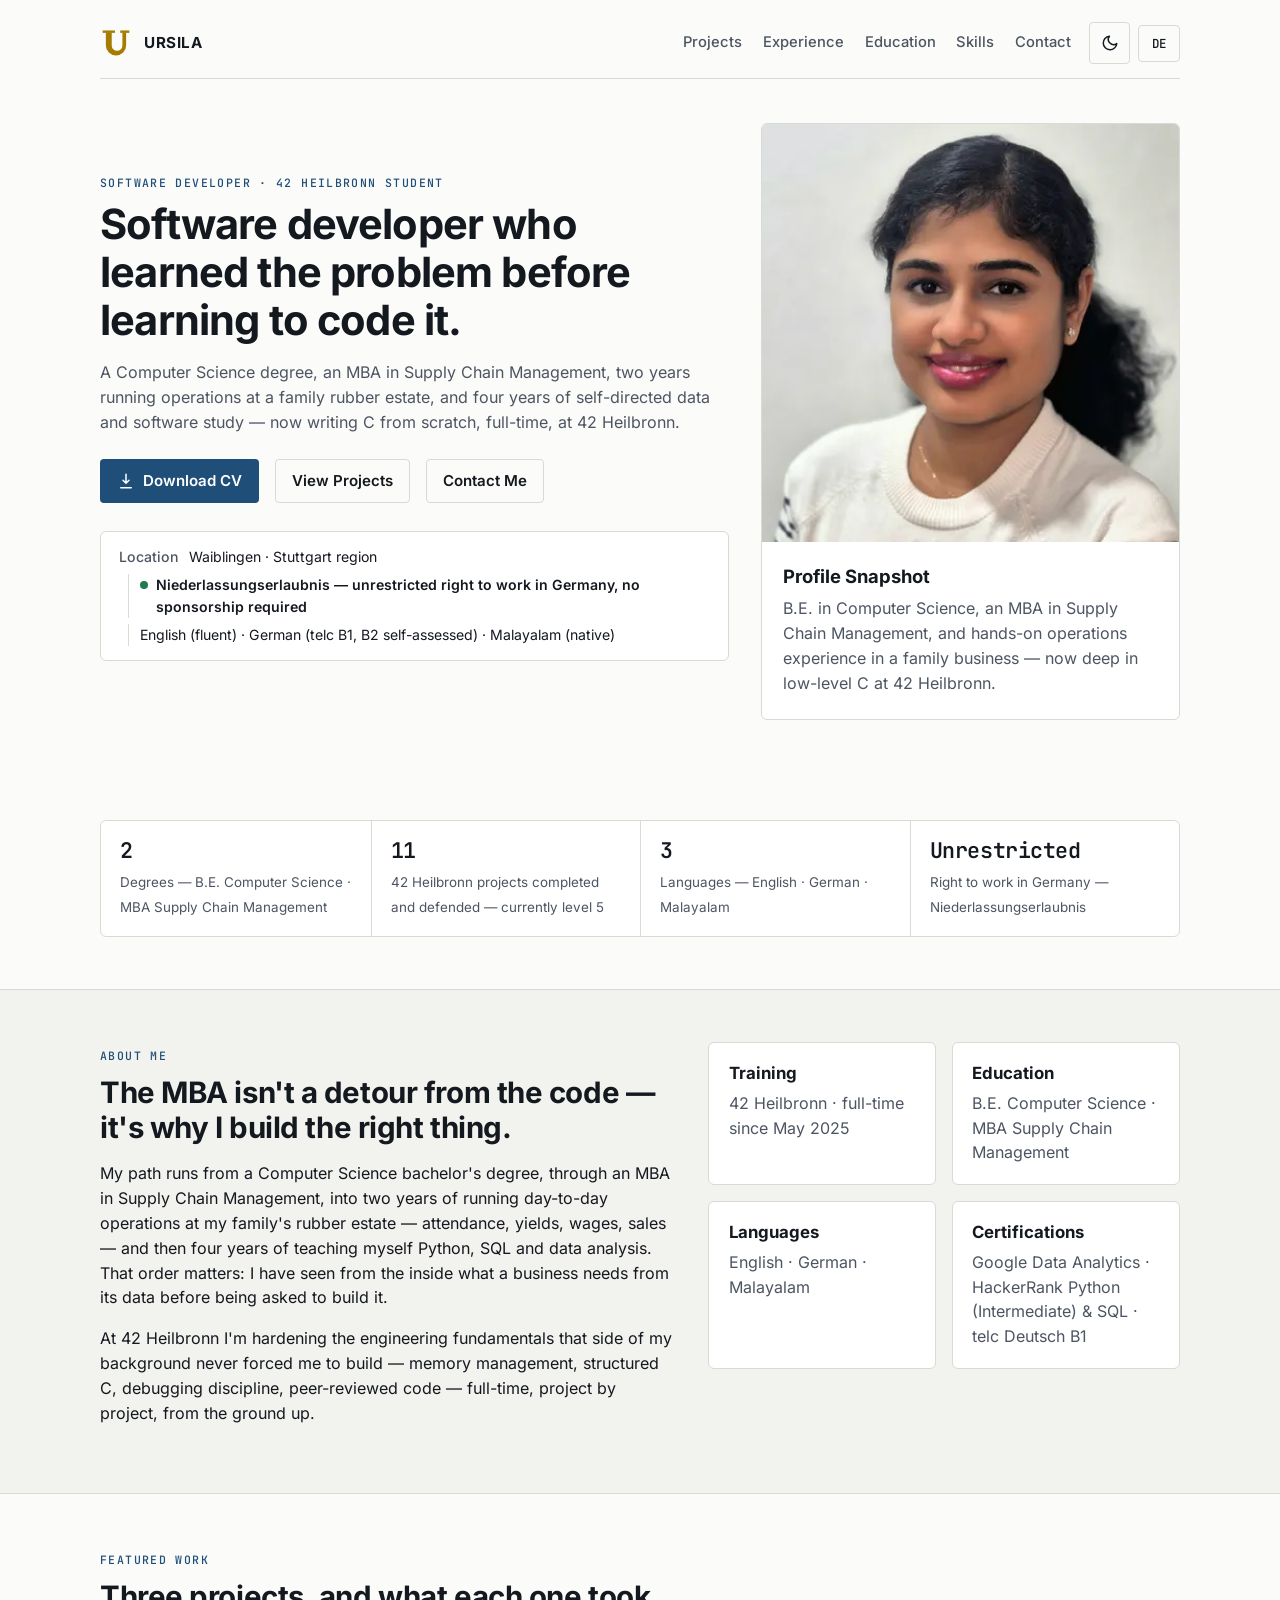
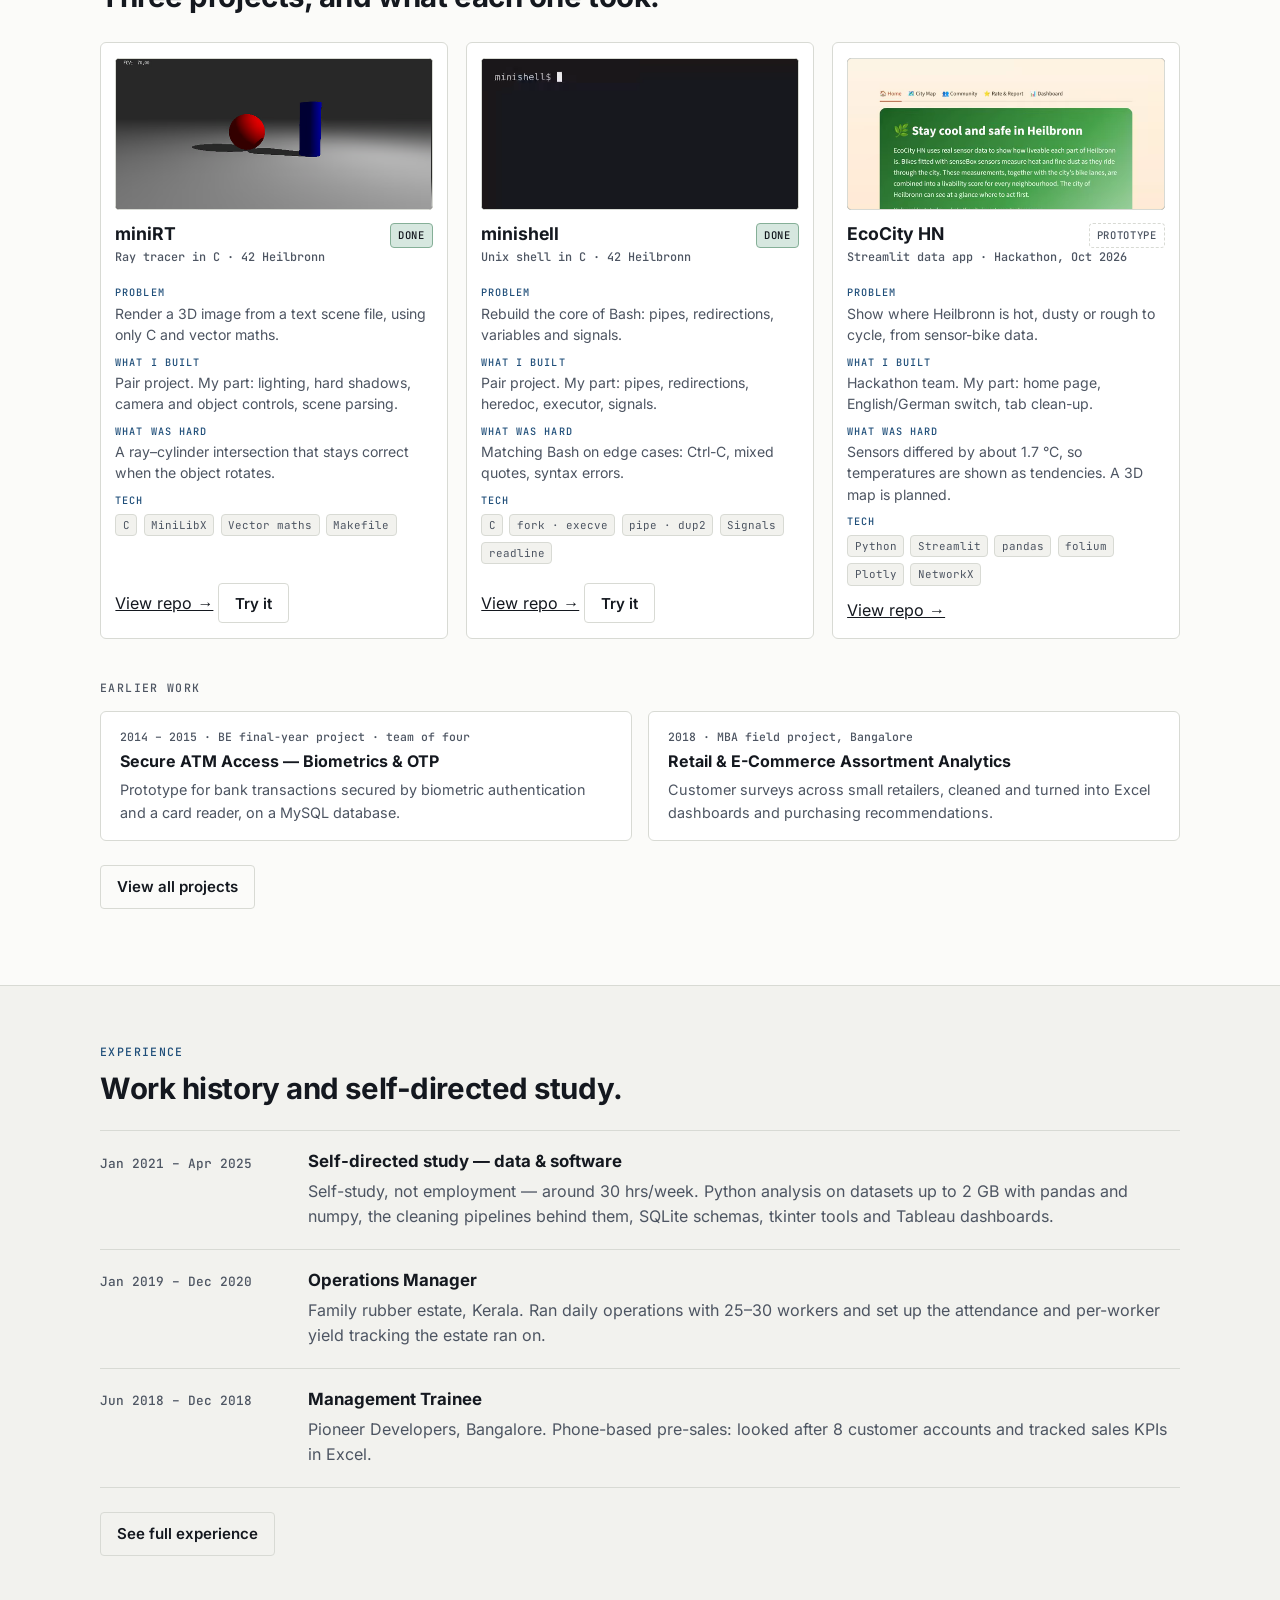
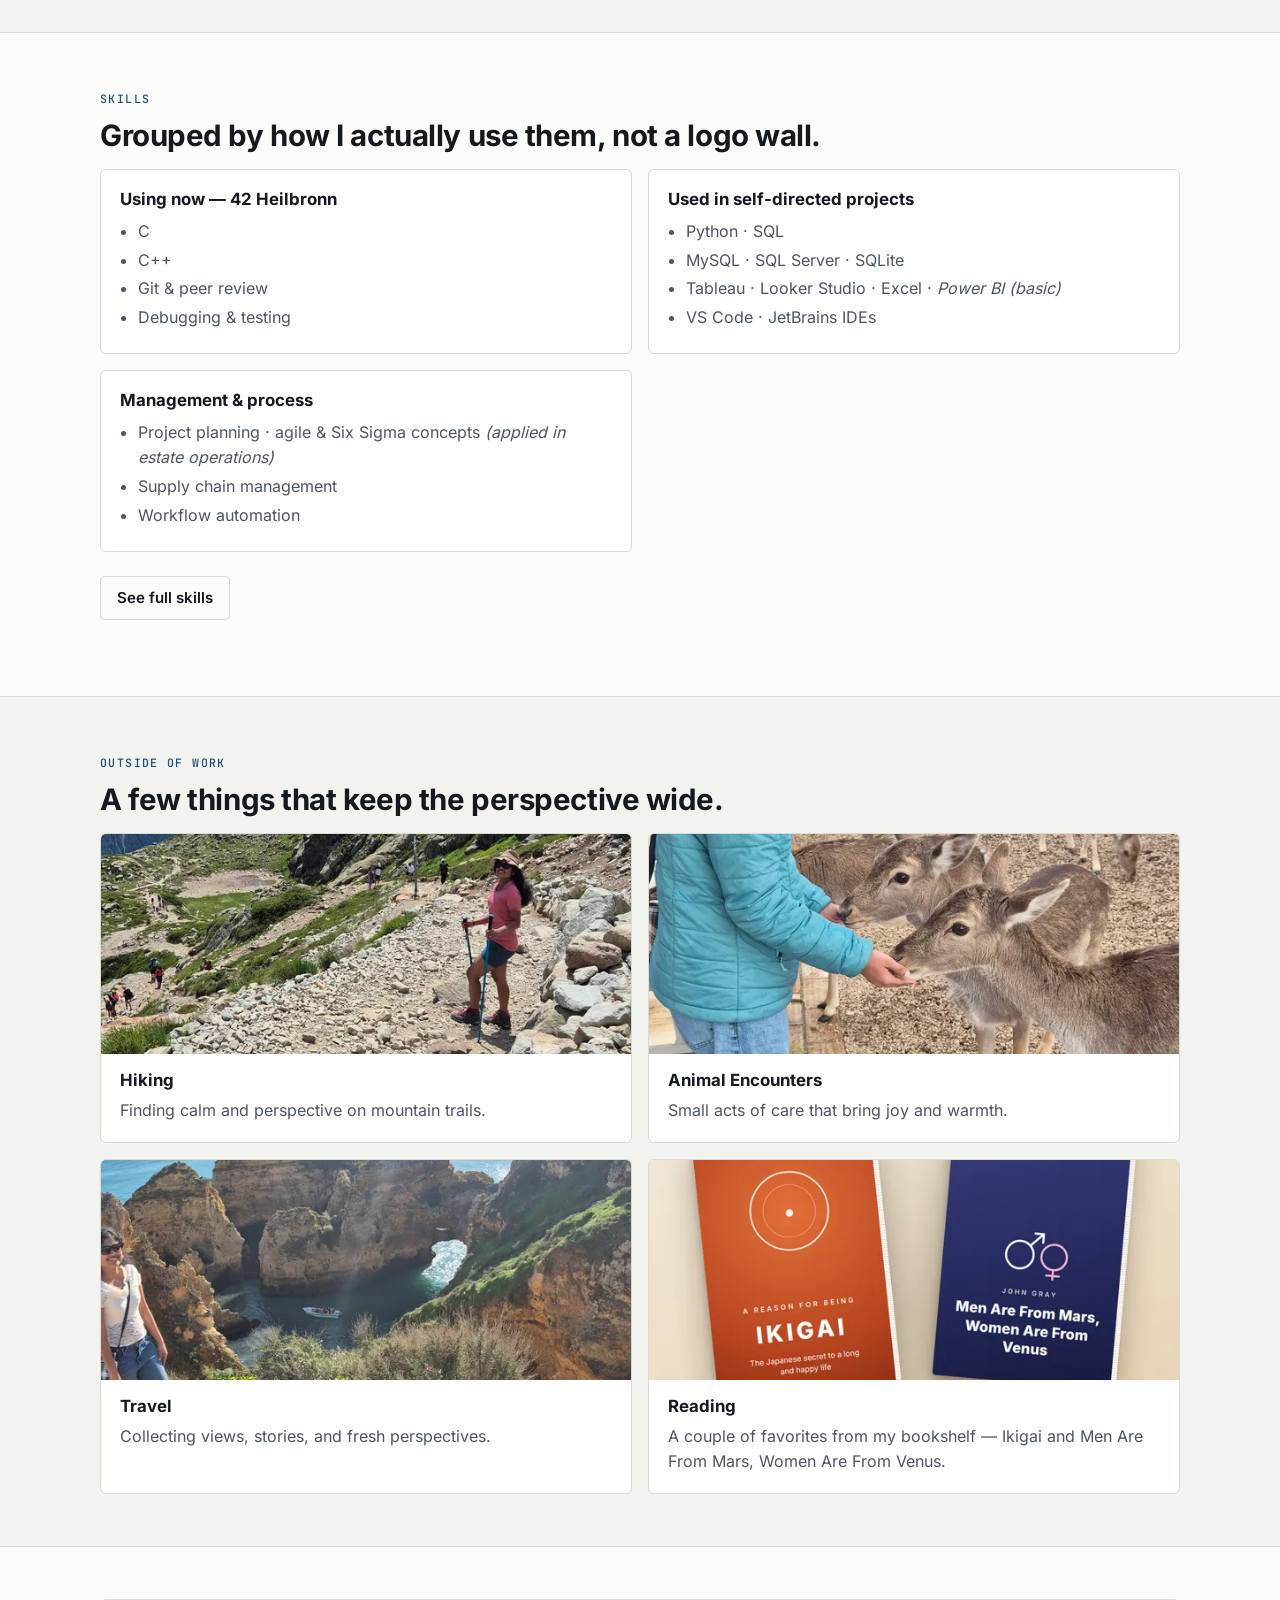
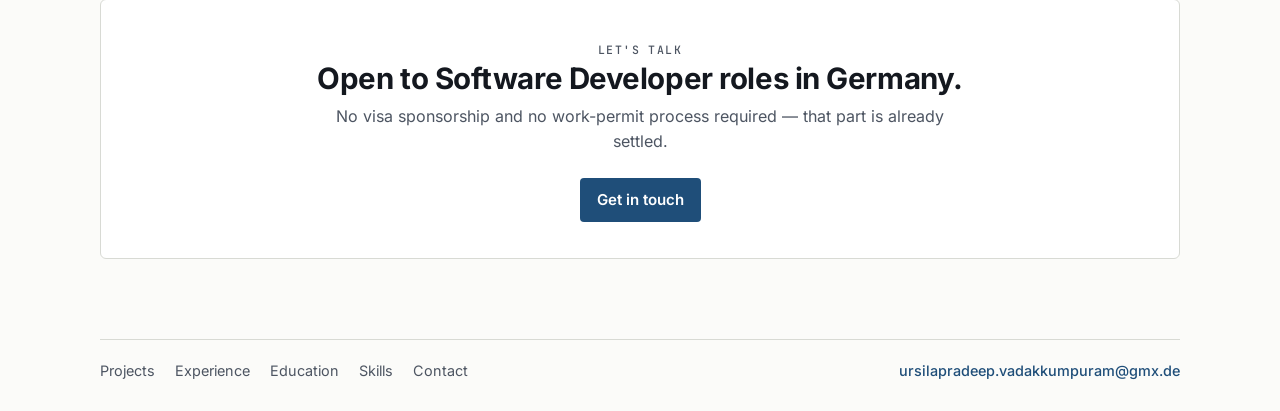
==== commit cdf7ca01: "Add interactive demos for miniRT and minishell Each card gets a 'Try it' button that opens a dialog:" ====
--- a/index.html
+++ b/index.html
@@ -250,6 +250,7 @@
                 </dl>
                 <div class="project-links">
                   <a href="https://github.com/ursilapradeep/miniRT" target="_blank" rel="noopener" data-i18n="projects.core.viewRepo">View repo →</a>
+                  <button type="button" class="btn btn-secondary btn-sm demo-open" data-demo="minirt" data-i18n="demo.try" hidden>Try it</button>
                 </div>
               </div>
             </article>
@@ -284,6 +285,7 @@
                 </dl>
                 <div class="project-links">
                   <a href="https://github.com/ursilapradeep/42_Minishell" target="_blank" rel="noopener" data-i18n="projects.core.viewRepo">View repo →</a>
+                  <button type="button" class="btn btn-secondary btn-sm demo-open" data-demo="minishell" data-i18n="demo.try" hidden>Try it</button>
                 </div>
               </div>
             </article>
@@ -479,6 +481,40 @@
           </div>
         </div>
       </section>
+
+      <dialog class="demo" id="demo-minirt" aria-labelledby="demo-minirt-title">
+        <div class="demo-body">
+          <div class="demo-head">
+            <h2 id="demo-minirt-title" data-i18n="demo.rt.title">miniRT — turn the cylinder</h2>
+            <button type="button" class="btn btn-secondary btn-sm" data-demo-close data-i18n="demo.close">Close</button>
+          </div>
+          <div class="rt-stage" data-sprite="assets/demos/minirt-cylinder.jpg" role="img" aria-label="Ray-traced scene with a red sphere and a blue cylinder"></div>
+          <label class="rt-control">
+            <span data-i18n="demo.rt.label">Cylinder orientation — drag the picture or use the slider</span>
+            <input class="rt-slider" type="range" min="0" max="23" step="1" value="0" />
+          </label>
+          <pre class="rt-line" aria-live="polite"></pre>
+          <p class="demo-note" data-i18n="demo.rt.note">Every position is a frame rendered by the ray tracer itself from the scene line shown above. The slider only switches between those frames.</p>
+        </div>
+      </dialog>
+
+      <dialog class="demo" id="demo-minishell" aria-labelledby="demo-minishell-title">
+        <div class="demo-body">
+          <div class="demo-head">
+            <h2 id="demo-minishell-title" data-i18n="demo.msh.title">minishell — try a command</h2>
+            <button type="button" class="btn btn-secondary btn-sm" data-demo-close data-i18n="demo.close">Close</button>
+          </div>
+          <div class="msh-screen" data-recording="assets/demos/minishell.json" aria-live="polite"></div>
+          <form class="msh-form">
+            <span class="msh-prompt" aria-hidden="true">minishell$</span>
+            <input class="msh-input" type="text" autocomplete="off" autocapitalize="off" spellcheck="false" aria-label="Command" disabled />
+          </form>
+          <p class="msh-chips-label" data-i18n="demo.msh.pick">Type one of these, or click it:</p>
+          <div class="msh-chips"></div>
+          <p class="demo-note" data-i18n="demo.msh.note">This is a replay: a C shell cannot run inside a browser, so each output here was recorded from the real minishell binary. Commands outside the list are not available.</p>
+          <p class="msh-unknown" hidden data-i18n="demo.msh.unknown">Not in this replay. Pick one of the commands listed below.</p>
+        </div>
+      </dialog>
     </main>
 
     <footer class="footer">
@@ -498,5 +534,6 @@
     <script src="js/nav.js"></script>
     <script src="js/i18n.js"></script>
     <script src="js/motion.js" defer></script>
+    <script src="js/demos.js" defer></script>
   </body>
 </html>
--- a/styles.css
+++ b/styles.css
@@ -1482,3 +1482,172 @@
     border-color: var(--accent);
   }
 }
+
+/* ==========================================================================
+   Interactive project demos (js/demos.js): a dialog per project.
+   ========================================================================== */
+.case-body .project-links {
+  align-items: center;
+  justify-content: space-between;
+}
+
+.demo-open {
+  font-family: inherit;
+}
+
+.demo {
+  width: min(720px, calc(100% - 2rem));
+  max-height: calc(100% - 2rem);
+  padding: 0;
+  border: 1px solid var(--border);
+  border-radius: var(--radius);
+  background: var(--card);
+  color: var(--text);
+}
+
+.demo::backdrop {
+  background: rgba(10, 12, 16, 0.6);
+}
+
+.demo-body {
+  padding: 1.1rem 1.2rem 1.2rem;
+}
+
+.demo-head {
+  display: flex;
+  align-items: center;
+  justify-content: space-between;
+  gap: 1rem;
+  margin-bottom: 0.9rem;
+}
+
+.demo-head h2 {
+  margin: 0;
+  font-size: 1.1rem;
+  letter-spacing: -0.01em;
+}
+
+.demo-note {
+  margin: 0.8rem 0 0;
+  color: var(--muted);
+  font-size: 0.84rem;
+}
+
+/* miniRT */
+.rt-stage {
+  width: 100%;
+  aspect-ratio: 4 / 3;
+  background-color: #0d0906;
+  background-repeat: no-repeat;
+  background-size: 600% 400%;
+  border: 1px solid var(--border);
+  border-radius: var(--radius-sm);
+  cursor: ew-resize;
+  touch-action: pan-y;
+  user-select: none;
+}
+
+.rt-control {
+  display: grid;
+  gap: 0.35rem;
+  margin-top: 0.8rem;
+  font-size: 0.86rem;
+  color: var(--muted);
+}
+
+.rt-slider {
+  width: 100%;
+  accent-color: var(--accent);
+}
+
+.rt-line {
+  margin: 0.6rem 0 0;
+  padding: 0.5rem 0.7rem;
+  background: var(--bg-soft);
+  border: 1px solid var(--border);
+  border-radius: var(--radius-sm);
+  font-family: var(--mono);
+  font-size: 0.8rem;
+  overflow-x: auto;
+}
+
+/* minishell */
+.msh-screen {
+  height: 240px;
+  overflow-y: auto;
+  padding: 0.8rem 0.9rem;
+  background: #16181d;
+  color: #e6e6e6;
+  border-radius: var(--radius-sm) var(--radius-sm) 0 0;
+  font-family: var(--mono);
+  font-size: 0.84rem;
+  line-height: 1.55;
+  white-space: pre-wrap;
+  word-break: break-word;
+}
+
+.msh-cmd {
+  color: #9dbfe0;
+}
+
+.msh-note {
+  color: #d9b36c;
+}
+
+.msh-form {
+  display: flex;
+  align-items: center;
+  gap: 0.5rem;
+  padding: 0.5rem 0.9rem;
+  background: #1d2026;
+  border-radius: 0 0 var(--radius-sm) var(--radius-sm);
+  font-family: var(--mono);
+  font-size: 0.84rem;
+}
+
+.msh-prompt {
+  color: #9dbfe0;
+}
+
+.msh-input {
+  flex: 1;
+  min-width: 0;
+  border: 0;
+  background: transparent;
+  color: #e6e6e6;
+  font: inherit;
+  padding: 0.25rem 0;
+}
+
+.msh-input:focus-visible {
+  outline: 1px solid #9dbfe0;
+  outline-offset: 2px;
+}
+
+.msh-chips-label {
+  margin: 0.9rem 0 0.4rem;
+  font-size: 0.84rem;
+  color: var(--muted);
+}
+
+.msh-chips {
+  display: flex;
+  flex-wrap: wrap;
+  gap: 0.35rem;
+}
+
+.msh-chip {
+  font-family: var(--mono);
+  font-size: 0.74rem;
+  padding: 0.25rem 0.5rem;
+  border: 1px solid var(--border);
+  border-radius: var(--radius-sm);
+  background: var(--bg-soft);
+  color: var(--text);
+  cursor: pointer;
+}
+
+.msh-chip:hover {
+  border-color: var(--accent);
+  color: var(--accent);
+}
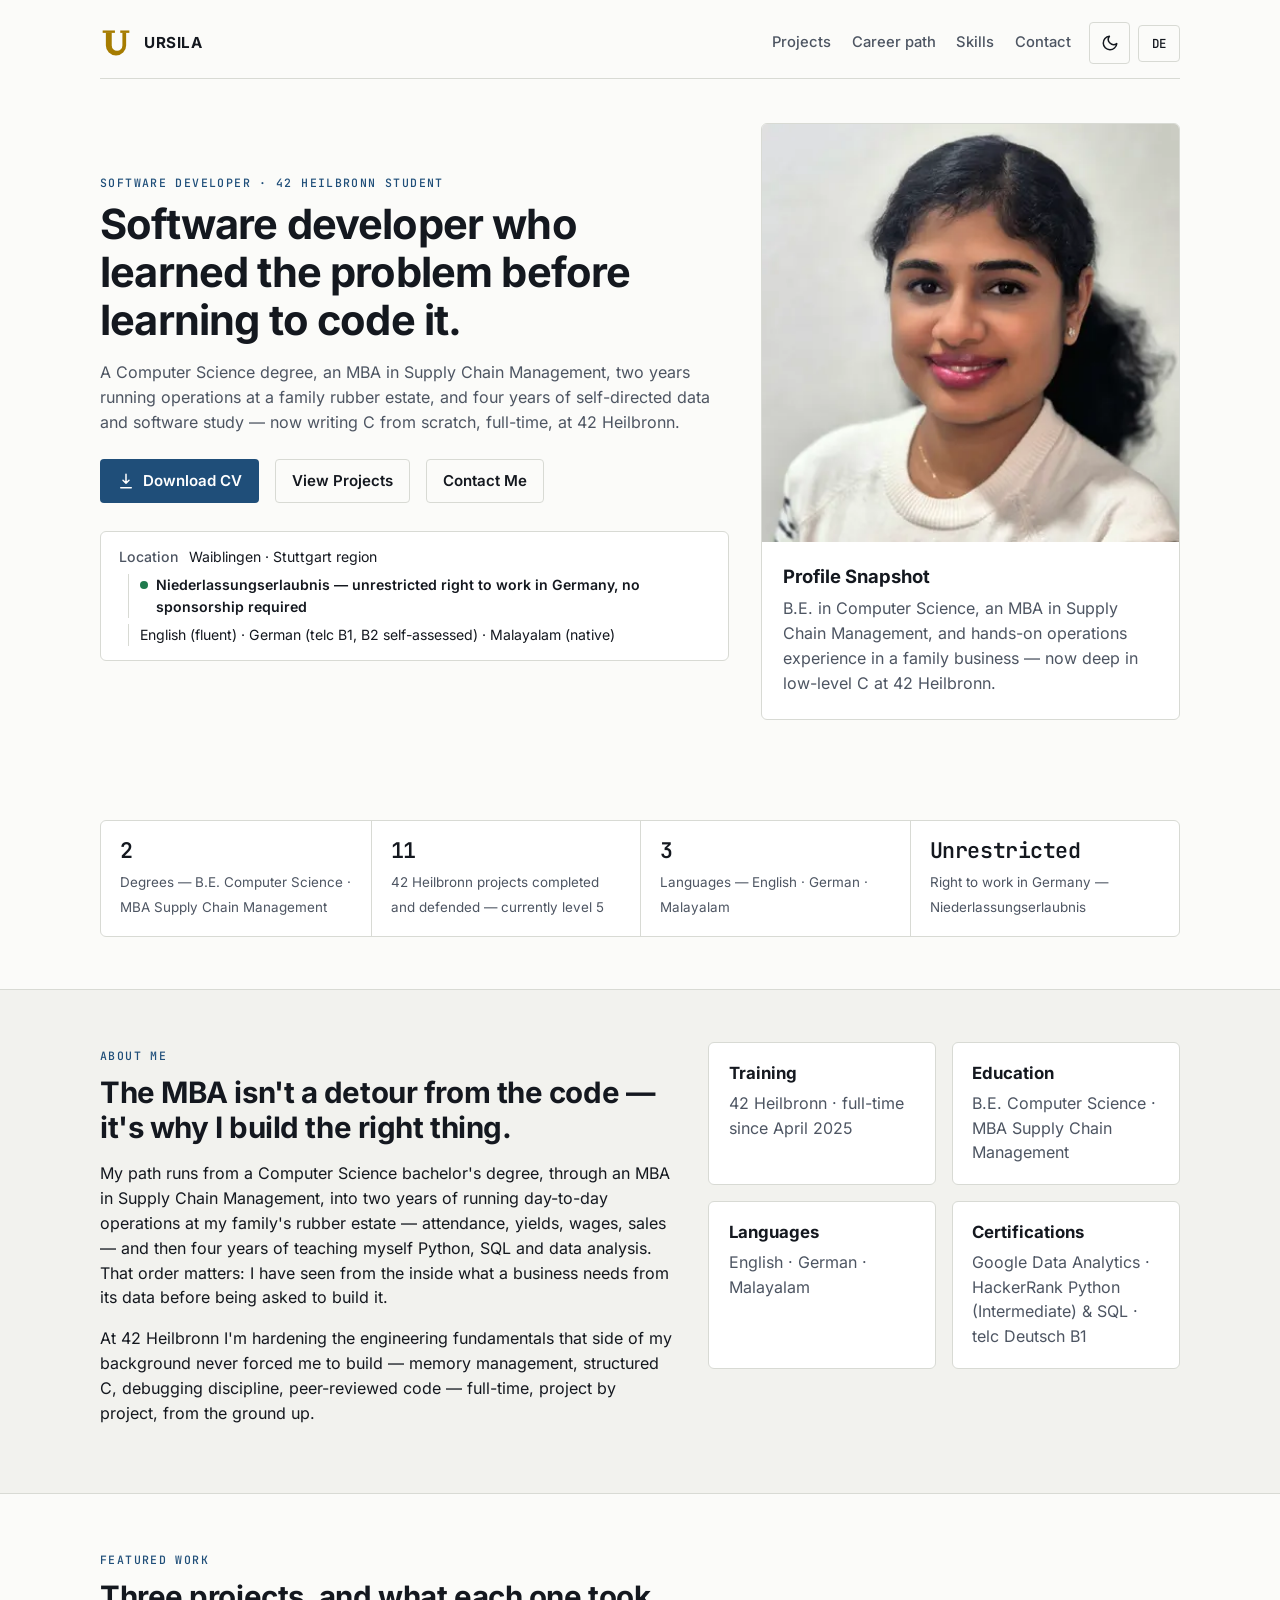
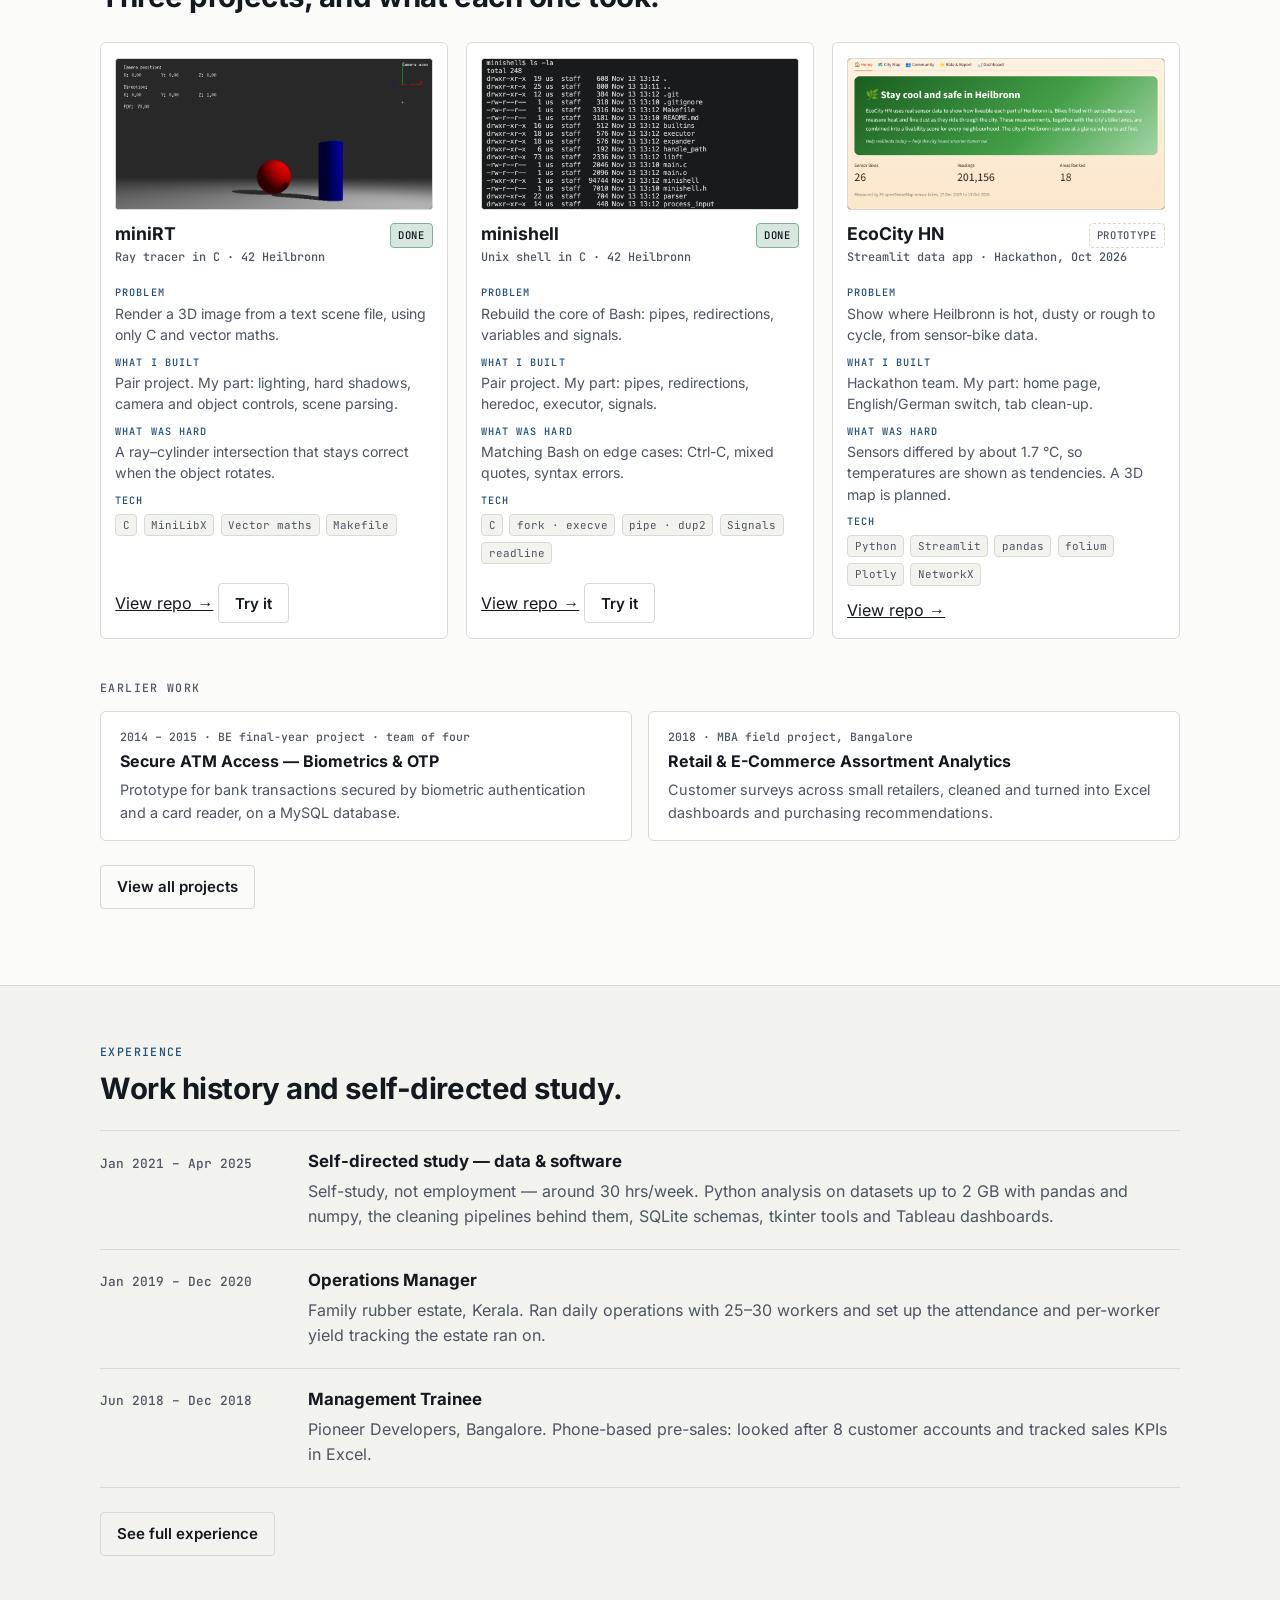
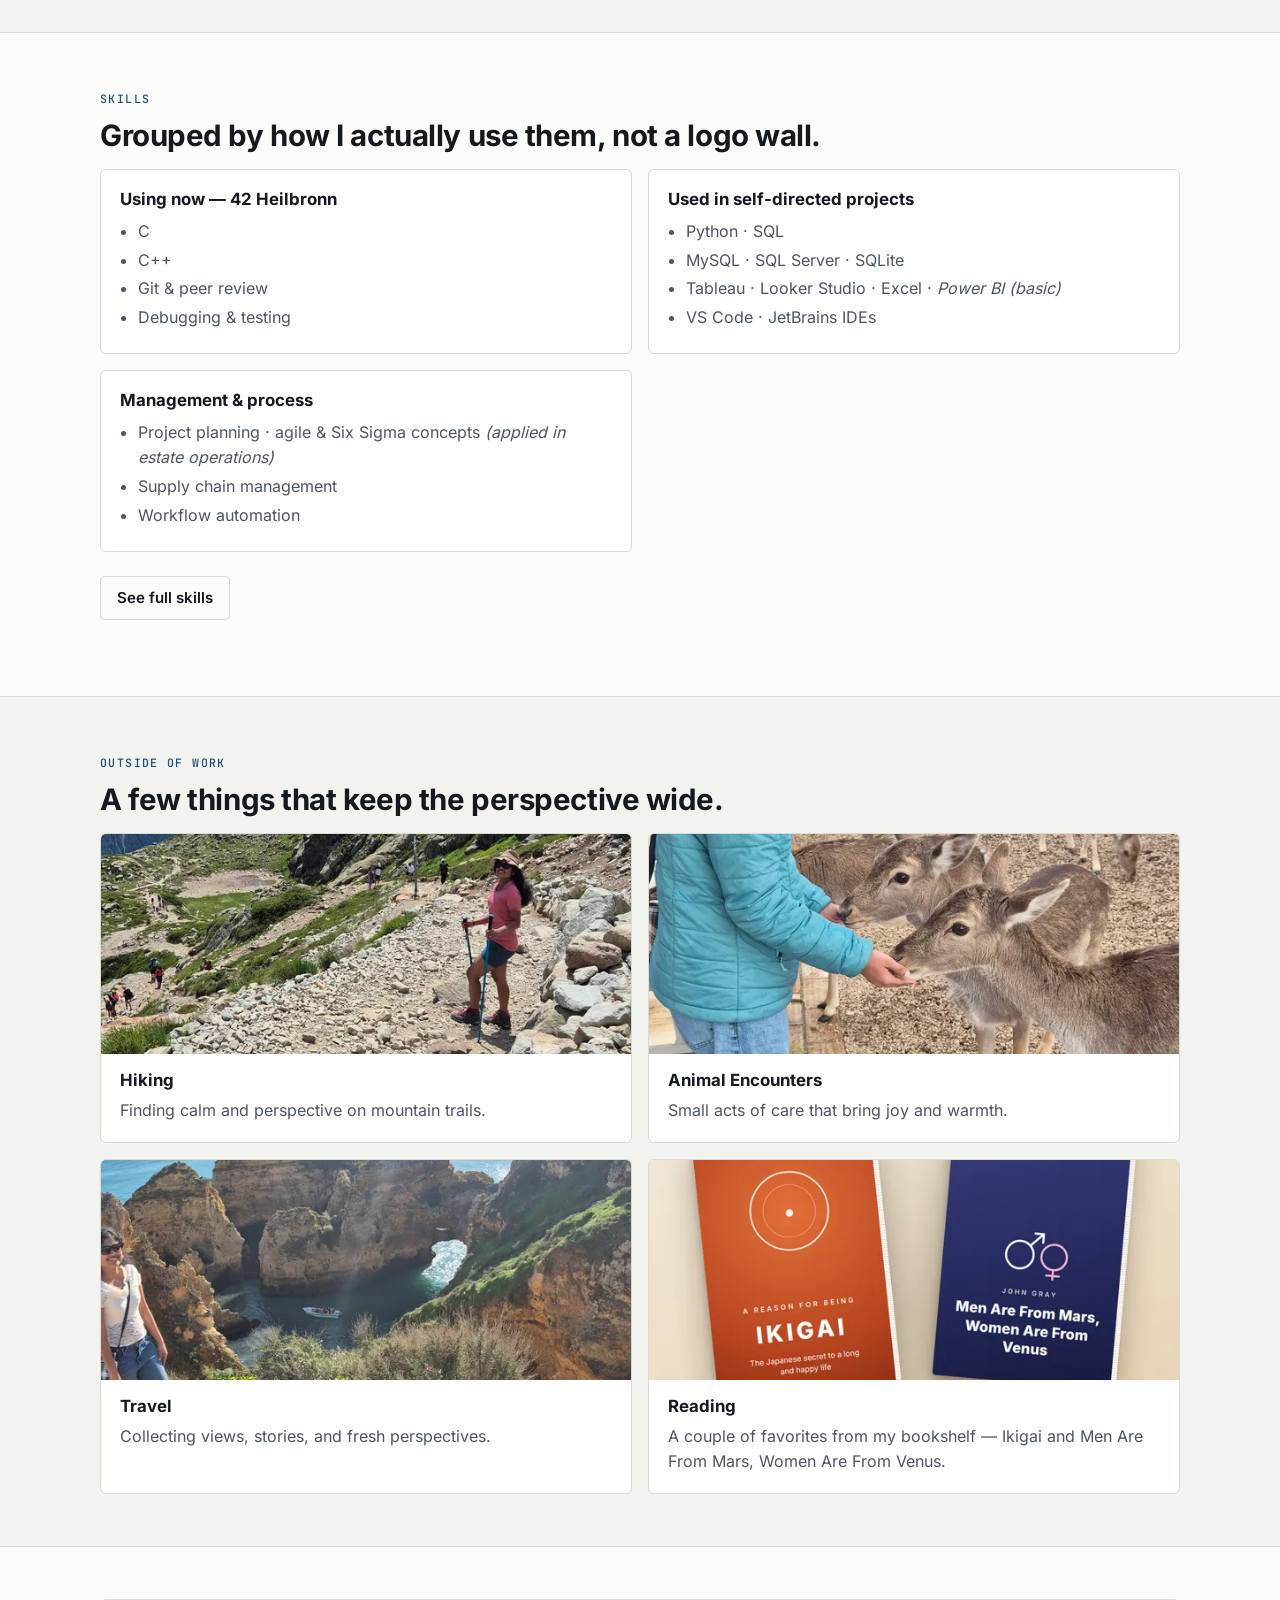
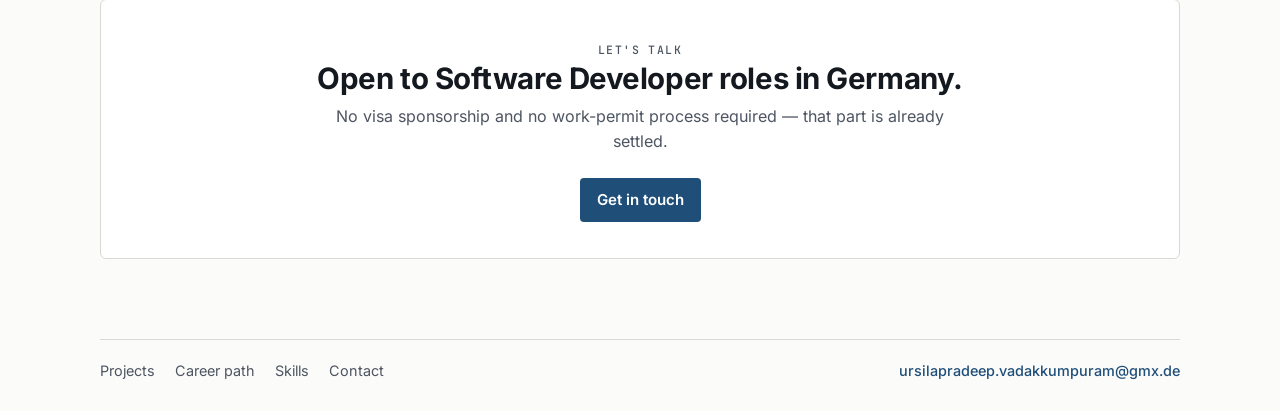
==== commit c4b42bb1: "Merge experience and education into one career-path timeline The Experience page is now a single ver" ====
--- a/index.html
+++ b/index.html
@@ -82,8 +82,7 @@
         <div class="nav-actions" id="nav-actions">
           <div class="nav-links">
             <a href="projects.html" data-i18n="nav.projects">Projects</a>
-            <a href="experience.html" data-i18n="nav.experience">Experience</a>
-            <a href="education.html" data-i18n="nav.education">Education</a>
+            <a href="experience.html" data-i18n="nav.experience">Career path</a>
             <a href="skills.html" data-i18n="nav.skills">Skills</a>
             <a href="contact.html" data-i18n="nav.contact">Contact</a>
           </div>
@@ -197,7 +196,7 @@
           <div class="info-grid">
             <article class="mini-card">
               <h3 data-i18n="home.about.card1.title">Training</h3>
-              <p data-i18n="home.about.card1.body">42 Heilbronn · full-time since May 2025</p>
+              <p data-i18n="home.about.card1.body">42 Heilbronn · full-time since April 2025</p>
             </article>
             <article class="mini-card">
               <h3 data-i18n="home.about.card2.title">Education</h3>
@@ -521,8 +520,7 @@
       <div class="container footer-content">
         <ul class="footer-links">
           <li><a href="projects.html" data-i18n="nav.projects">Projects</a></li>
-          <li><a href="experience.html" data-i18n="nav.experience">Experience</a></li>
-          <li><a href="education.html" data-i18n="nav.education">Education</a></li>
+          <li><a href="experience.html" data-i18n="nav.experience">Career path</a></li>
           <li><a href="skills.html" data-i18n="nav.skills">Skills</a></li>
           <li><a href="contact.html" data-i18n="nav.contact">Contact</a></li>
         </ul>
--- a/styles.css
+++ b/styles.css
@@ -1651,3 +1651,196 @@
   border-color: var(--accent);
   color: var(--accent);
 }
+
+/* ==========================================================================
+   Career path: experience and education as one vertical timeline.
+   Desktop: date column | line with dots | content. Phone: line on the left,
+   date stacked above the content.
+   ========================================================================== */
+.path {
+  --path-date: 11.5rem;
+  --path-gap: 2.25rem;
+  list-style: none;
+  margin: 0;
+  padding: 0;
+  position: relative;
+}
+
+/* the line */
+.path::before {
+  content: '';
+  position: absolute;
+  top: 0.6rem;
+  bottom: 0.6rem;
+  left: calc(var(--path-date) + var(--path-gap) / 2);
+  width: 1px;
+  background: var(--border);
+}
+
+.path-item {
+  display: grid;
+  grid-template-columns: var(--path-date) minmax(0, 1fr);
+  column-gap: var(--path-gap);
+  position: relative;
+  padding: 0 0 1.9rem;
+}
+
+/* the dot */
+.path-item::before {
+  content: '';
+  position: absolute;
+  top: 0.4rem;
+  left: calc(var(--path-date) + var(--path-gap) / 2 - 4px);
+  width: 9px;
+  height: 9px;
+  border-radius: 50%;
+  background: var(--page-bg);
+  border: 2px solid var(--accent);
+  box-sizing: border-box;
+}
+
+.section-light .path-item::before {
+  background: var(--section-alt);
+}
+
+.path-date {
+  font-family: var(--mono);
+  font-size: 0.8rem;
+  font-weight: 500;
+  color: var(--muted);
+  text-align: right;
+  padding-top: 0.15rem;
+}
+
+.path-kind {
+  display: inline-block;
+  font-family: var(--mono);
+  font-size: 0.66rem;
+  letter-spacing: 0.1em;
+  text-transform: uppercase;
+  color: var(--accent);
+  margin-bottom: 0.2rem;
+}
+
+.path-body h3 {
+  margin: 0 0 0.2rem;
+  font-size: 1.05rem;
+  line-height: 1.3;
+}
+
+.path-org {
+  margin: 0 0 0.4rem;
+  color: var(--muted);
+  font-weight: 500;
+  font-size: 0.9rem;
+}
+
+.path-body p {
+  margin: 0;
+  color: var(--muted);
+  font-size: 0.95rem;
+  max-width: 70ch;
+}
+
+.path-body .path-org {
+  font-size: 0.9rem;
+}
+
+.path-body ul {
+  list-style: disc;
+  margin: 0.35rem 0 0;
+  padding-left: 1.1rem;
+  color: var(--muted);
+  font-size: 0.95rem;
+  max-width: 72ch;
+}
+
+.path-body li + li {
+  margin-top: 0.3rem;
+}
+
+.path-body a {
+  color: var(--accent);
+}
+
+/* country markers sit on the line */
+.path-place {
+  position: relative;
+  padding: 0 0 1.4rem;
+  padding-left: calc(var(--path-date) + var(--path-gap) / 2 - 2.6rem);
+}
+
+.path-place:not(:first-child) {
+  padding-top: 0.6rem;
+}
+
+.path-place span {
+  display: inline-block;
+  min-width: 5.2rem;
+  text-align: center;
+  font-family: var(--mono);
+  font-size: 0.7rem;
+  font-weight: 500;
+  letter-spacing: 0.12em;
+  text-transform: uppercase;
+  color: var(--on-accent);
+  background: var(--accent);
+  border-radius: var(--radius-sm);
+  padding: 0.2rem 0.5rem;
+  position: relative;
+}
+
+/* where the path stands today */
+.path-item-now {
+  padding-bottom: 0;
+}
+
+.path-item-now::before {
+  background: var(--accent);
+  box-shadow: 0 0 0 4px color-mix(in srgb, var(--accent) 22%, transparent);
+}
+
+@media (prefers-reduced-motion: no-preference) {
+  .path-item-now::before {
+    animation: path-now 2.4s ease-out infinite;
+  }
+
+  @keyframes path-now {
+    0% {
+      box-shadow: 0 0 0 0 color-mix(in srgb, var(--accent) 45%, transparent);
+    }
+    100% {
+      box-shadow: 0 0 0 9px color-mix(in srgb, var(--accent) 0%, transparent);
+    }
+  }
+}
+
+@media (max-width: 720px) {
+  .path::before {
+    left: 4px;
+  }
+
+  .path-item {
+    grid-template-columns: minmax(0, 1fr);
+    padding-left: 1.6rem;
+  }
+
+  .path-item::before {
+    left: 0;
+    top: 0.3rem;
+  }
+
+  .path-date {
+    text-align: left;
+    padding-top: 0;
+    margin-bottom: 0.15rem;
+  }
+
+  .path-place {
+    padding-left: 1.6rem;
+  }
+
+  .path-place span {
+    min-width: 0;
+  }
+}
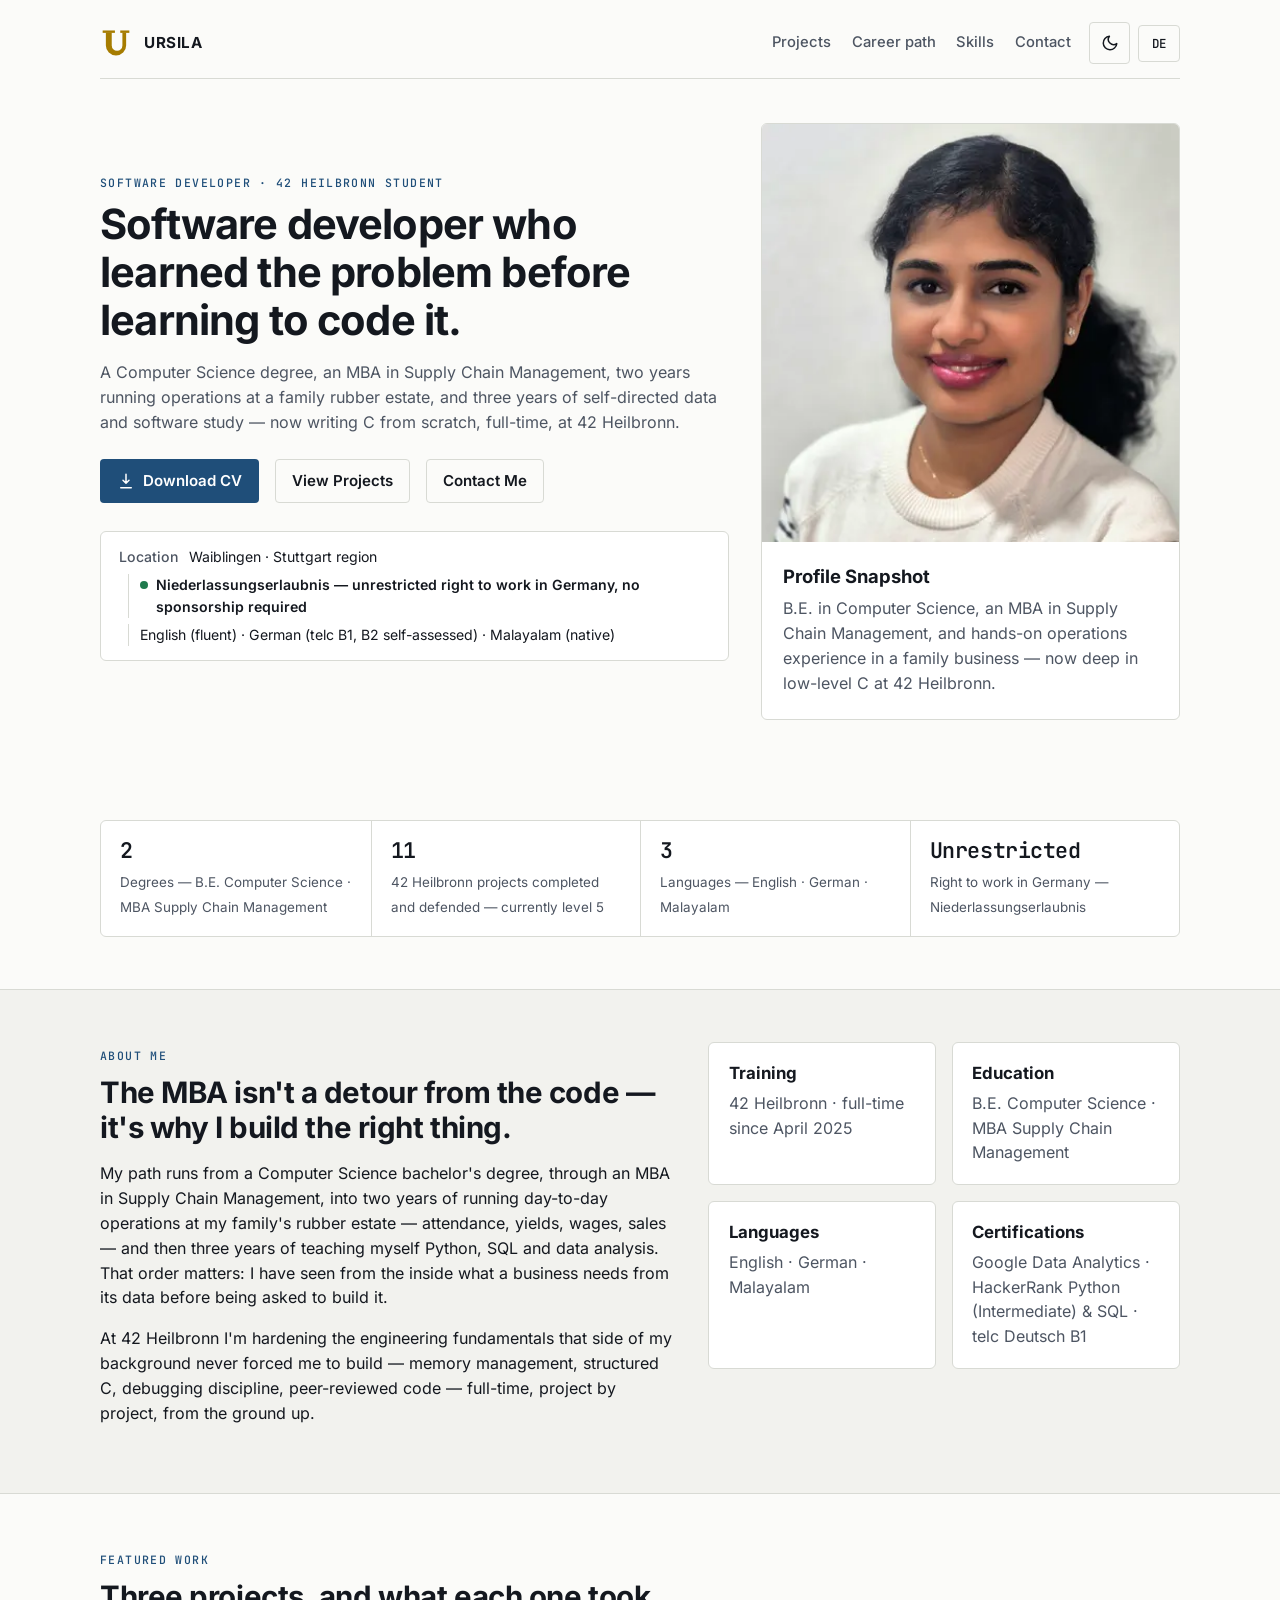
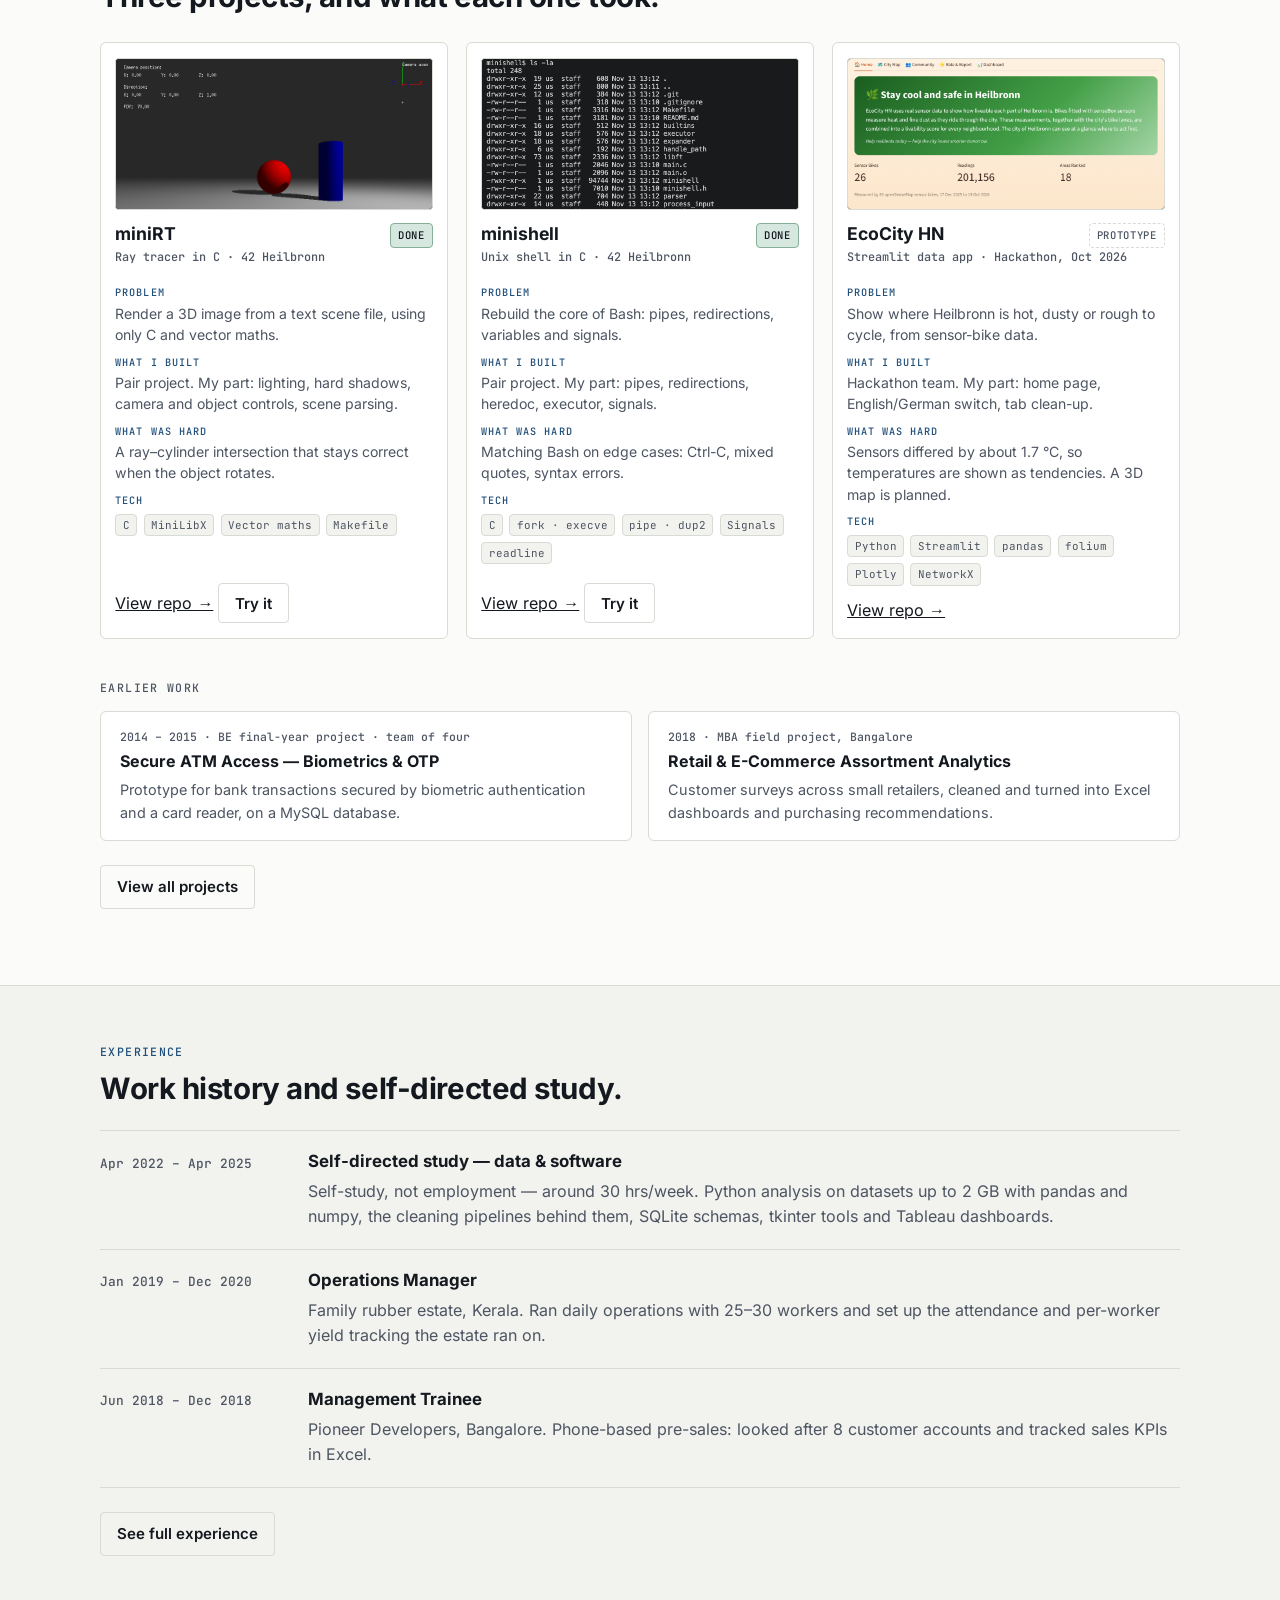
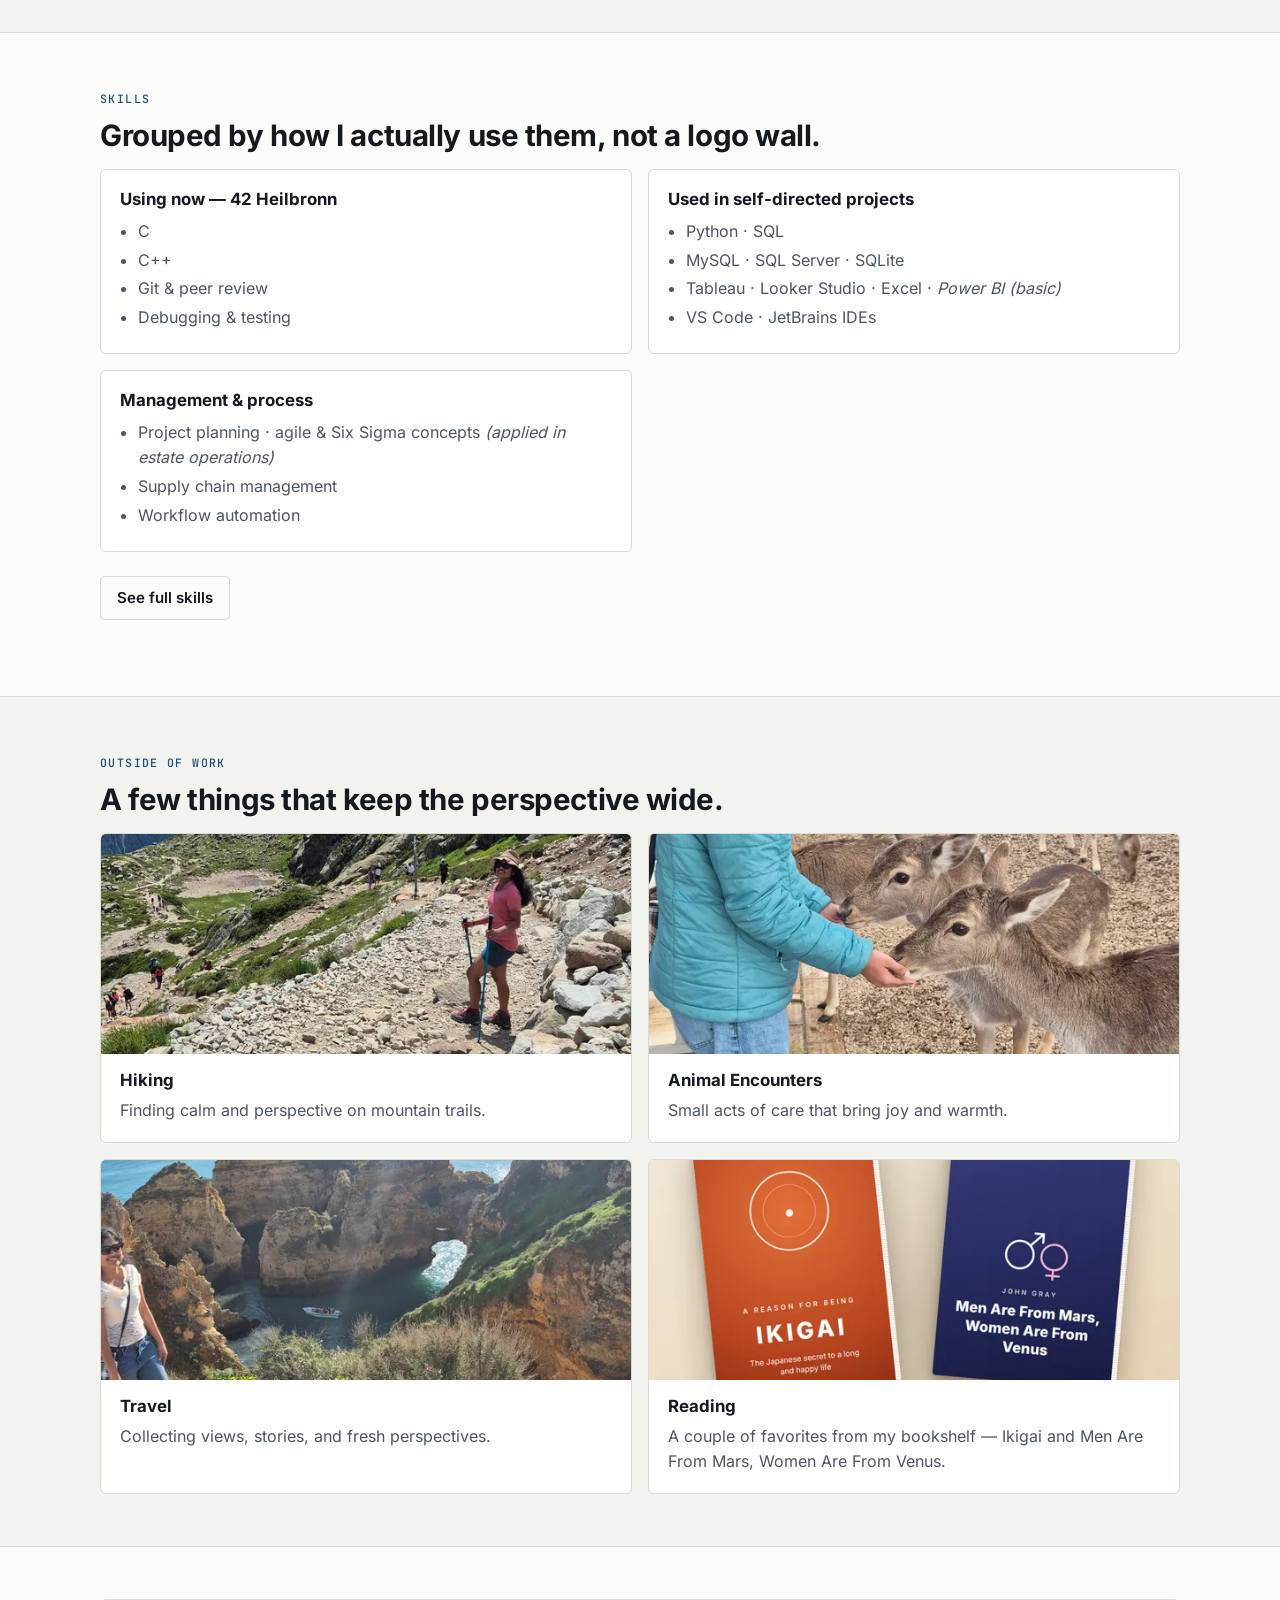
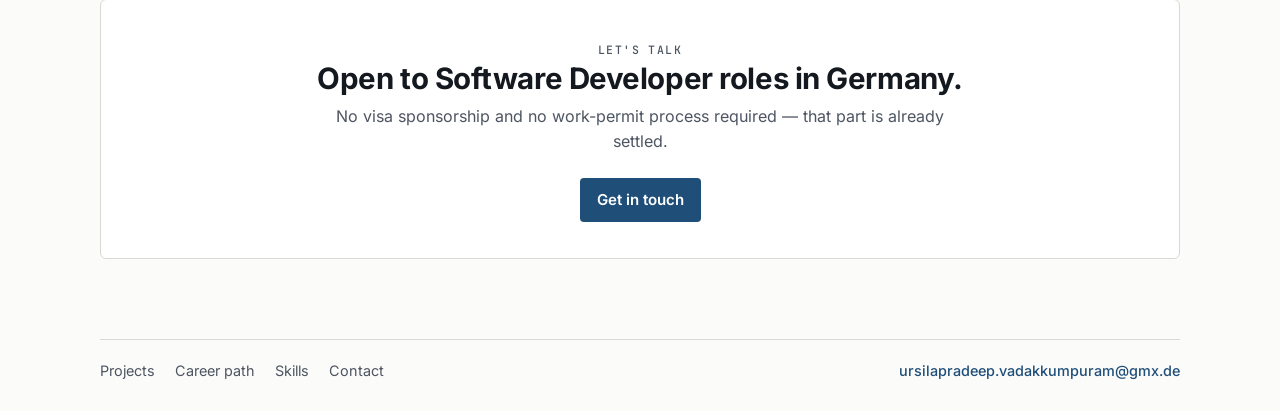
==== commit c36d5db6: "Correct the self-study dates and add the driving licence quietly - self-study now runs Apr 2022 - Ap" ====
--- a/index.html
+++ b/index.html
@@ -104,7 +104,7 @@
           </h1>
           <p class="lead" data-i18n="home.hero.lead">
             A Computer Science degree, an MBA in Supply Chain Management, two years running operations at a family
-            rubber estate, and four years of self-directed data and software study — now writing C from scratch,
+            rubber estate, and three years of self-directed data and software study — now writing C from scratch,
             full-time, at 42 Heilbronn.
           </p>
           <div class="hero-actions">
@@ -183,7 +183,7 @@
             <p data-i18n="home.about.p1">
               My path runs from a Computer Science bachelor's degree, through an MBA in Supply Chain Management,
               into two years of running day-to-day operations at my family's rubber estate — attendance, yields,
-              wages, sales — and then four years of teaching myself Python, SQL and data analysis. That order
+              wages, sales — and then three years of teaching myself Python, SQL and data analysis. That order
               matters: I have seen from the inside what a business needs from its data before being asked to
               build it.
             </p>
@@ -351,7 +351,7 @@
           <h2 data-i18n="home.experience.title">Work history and self-directed study.</h2>
           <div class="timeline">
             <article class="timeline-card">
-              <div class="timeline-meta">Jan 2021 – Apr 2025</div>
+              <div class="timeline-meta">Apr 2022 – Apr 2025</div>
               <h3 data-i18n="home.experience.card1.title">Self-directed study &mdash; data &amp; software</h3>
               <p data-i18n="home.experience.card1.body">
                 Self-study, not employment — around 30 hrs/week. Python analysis on datasets up to 2&nbsp;GB with pandas
--- a/styles.css
+++ b/styles.css
@@ -1763,6 +1763,23 @@
   color: var(--accent);
 }
 
+/* a quiet one-line entry: smaller dot, muted text, no label */
+.path-item-quiet {
+  padding-bottom: 1.4rem;
+}
+
+.path-item-quiet::before {
+  width: 7px;
+  height: 7px;
+  top: 0.45rem;
+  margin-left: 1px;
+  border-color: var(--muted);
+}
+
+.path-item-quiet .path-body p {
+  font-size: 0.88rem;
+}
+
 /* country markers sit on the line */
 .path-place {
   position: relative;
